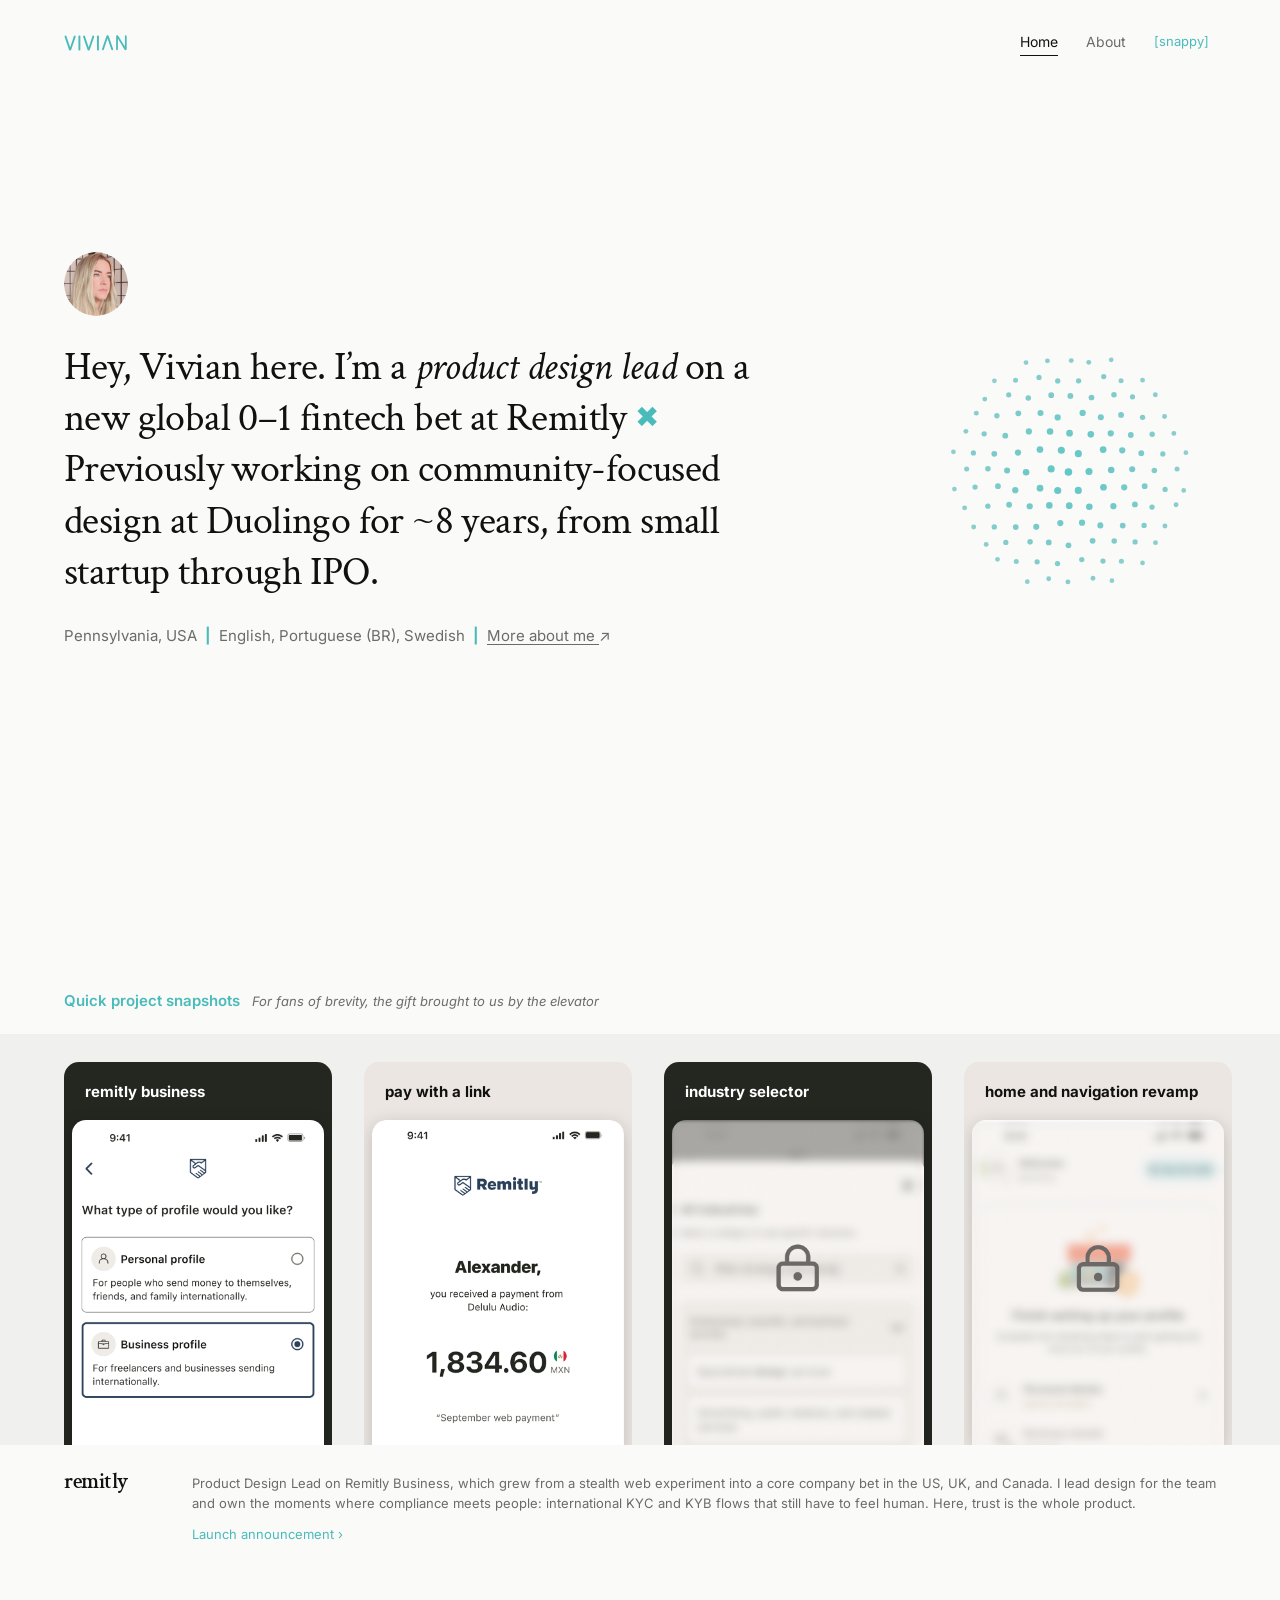
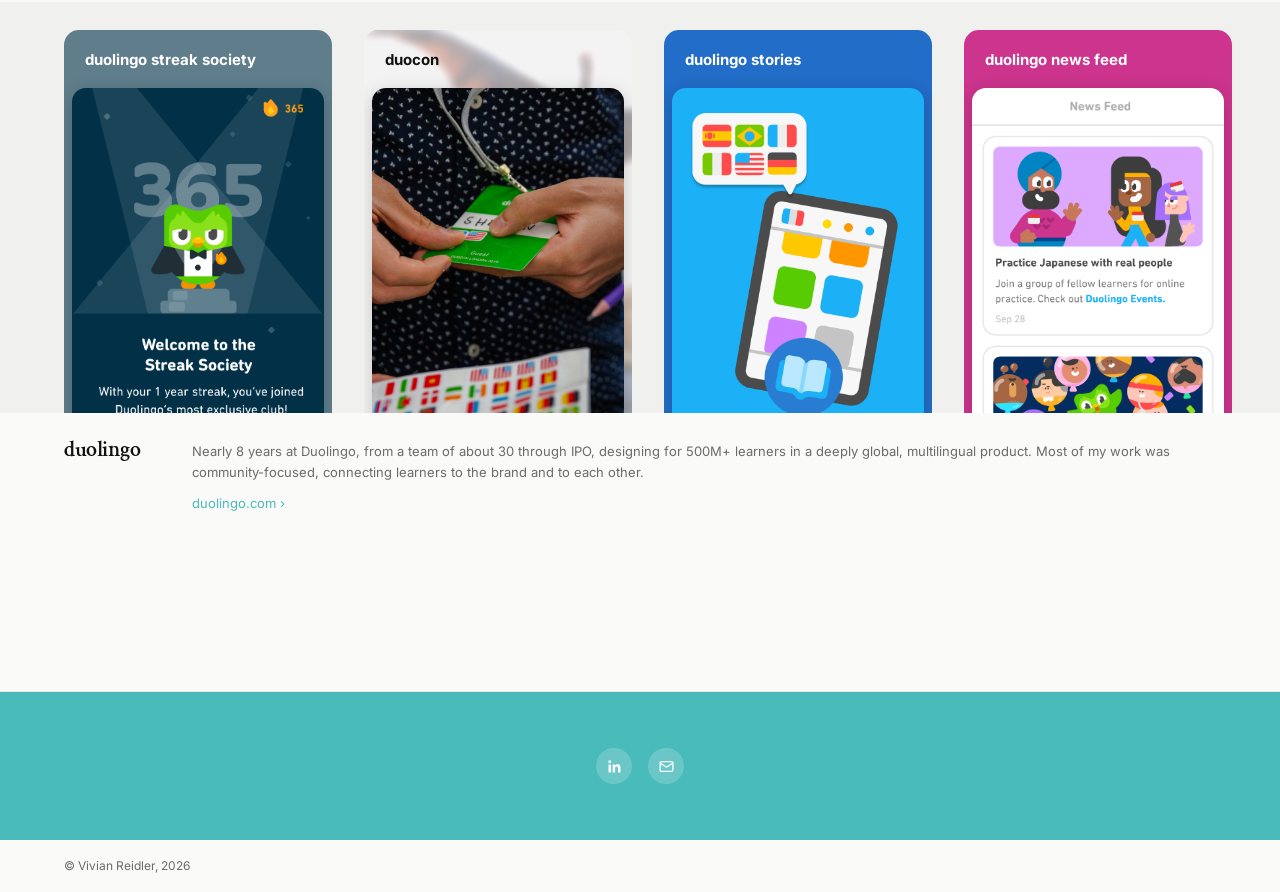
==== index.html @ a16c21ca "Remitly stats, consistent fonts and card images, plus menu and polish - Remitly Business: public-saf" ====
<!DOCTYPE html>
<html lang="en">
<head>
<meta charset="UTF-8">
<meta name="viewport" content="width=device-width, initial-scale=1.0">
<title>Vivian Reidler — Product Designer</title>
<meta name="description" content="Vivian Reidler — Product Designer. Growth systems for global, high-friction products. Duolingo and Remitly.">
<link rel="icon" type="image/png" href="/assets/favicon-32.png">
<link href="https://fonts.googleapis.com/css2?family=Crimson+Text:ital,wght@0,400;0,600;1,400;1,600&family=Inter:wght@300;400;500;600;700&display=swap" rel="stylesheet">
<link rel="stylesheet" href="/assets/css/style.css">
<link rel="stylesheet" href="/assets/css/home-v2.css">
<link rel="stylesheet" href="/assets/css/draft-serif.css">
</head>
<body class="draft-hero" data-mood="snappy">

<!-- ================================================================
     DRAFT — not linked from anywhere, not the live homepage. Mimics
     rahuljain.framer.website's nav/headline treatment while keeping
     this site's own mood system (circle graphic + Zen/Snappy cycle)
     and the work-sample cards intact. Loads home-v2.css alongside this
     file's draft-serif.css so the card row's styling/behavior comes
     along for free — none of home-v2.css's nav/hero rules apply here
     since this page uses its own d-* classes for those.
     ================================================================ -->

<nav class="v2-nav d-nav">
  <a href="/" class="v2-logo" aria-label="Vivian — home">
    <svg class="v2-logo-img" viewBox="0 0 114 53" fill="none" xmlns="http://www.w3.org/2000/svg" aria-hidden="true">
      <path d="M4.30114 14.7275L10.8296 34.1594H10.9449L17.3582 14.7275C17.627 13.8442 18.203 13.3834 18.9711 13.3834C19.9312 13.3834 20.6224 14.0747 20.6224 14.9963C20.6224 15.2267 20.584 15.4956 20.4688 15.8412L12.9034 37.9229C12.4042 39.3054 11.8665 39.8815 10.7912 39.8815C9.75436 39.8815 9.17832 39.3054 8.71748 37.9229L1.15209 15.8412C1.03688 15.4956 0.998478 15.2267 0.998478 14.9963C0.998478 14.0747 1.68973 13.3834 2.64981 13.3834C3.45627 13.3834 3.99391 13.8442 4.30114 14.7275Z" fill="currentColor"/>
      <path d="M37.0599 14.7275L43.5884 34.1594H43.7036L50.1169 14.7275C50.3858 13.8442 50.9618 13.3834 51.7299 13.3834C52.6899 13.3834 53.3812 14.0747 53.3812 14.9963C53.3812 15.2267 53.3428 15.4956 53.2276 15.8412L45.6622 37.9229C45.163 39.3054 44.6253 39.8815 43.55 39.8815C42.5131 39.8815 41.9371 39.3054 41.4763 37.9229L33.9109 15.8412C33.7957 15.4956 33.7573 15.2267 33.7573 14.9963C33.7573 14.0747 34.4485 13.3834 35.4086 13.3834C36.2151 13.3834 36.7527 13.8442 37.0599 14.7275Z" fill="currentColor"/>
      <path d="M83.4918 37.9619L76.9633 18.53L76.8481 18.53L70.4348 37.9619C70.166 38.8452 69.5899 39.3061 68.8219 39.3061C67.8618 39.3061 67.1706 38.6148 67.1706 37.6931C67.1706 37.4627 67.209 37.1939 67.3242 36.8483L74.8896 14.7665C75.3888 13.384 75.9264 12.808 77.0017 12.808C78.0386 12.808 78.6147 13.384 79.0755 14.7665L86.6409 36.8483C86.7561 37.1939 86.7945 37.4627 86.7945 37.6931C86.7945 38.6148 86.1032 39.3061 85.1432 39.3061C84.3367 39.3061 83.7991 38.8452 83.4918 37.9619Z" fill="currentColor"/>
      <path d="M110.774 14.5361L110.774 37.2323C110.774 38.4996 110.083 39.3061 108.892 39.3061C107.894 39.3061 107.241 38.6532 106.588 37.5395L95.4514 19.1445L95.2977 19.1445L95.2977 37.5779C95.2977 38.6532 94.6449 39.3061 93.7232 39.3061C92.7631 39.3061 92.1103 38.6532 92.1103 37.5779L92.1103 14.8817C92.1103 13.6144 92.8015 12.808 93.992 12.808C94.9905 12.808 95.6818 13.4608 96.3346 14.5745L107.471 32.8927L107.587 32.8927L107.587 14.5361C107.587 13.4608 108.24 12.808 109.161 12.808C110.121 12.808 110.774 13.4608 110.774 14.5361Z" fill="currentColor"/>
      <path d="M25.5017 38.0381V15.2267C25.5017 14.0747 26.193 13.3834 27.2299 13.3834C28.2283 13.3834 28.9196 14.0747 28.9196 15.2267V38.0381C28.9196 39.1902 28.2283 39.8815 27.2299 39.8815C26.193 39.8815 25.5017 39.1902 25.5017 38.0381Z" fill="currentColor"/>
      <path d="M58.2605 38.0381V15.2267C58.2605 14.0747 58.9518 13.3834 59.9887 13.3834C60.9871 13.3834 61.6784 14.0747 61.6784 15.2267V38.0381C61.6784 39.1902 60.9871 39.8815 59.9887 39.8815C58.9518 39.8815 58.2605 39.1902 58.2605 38.0381Z" fill="currentColor"/>
    </svg>
  </a>
  <div class="d-nav-links">
    <!-- On mobile these collapse behind the burger button below (see
         nav-menu.js); on desktop the wrapper is display:contents, so the
         links sit in the row exactly as before. -->
    <div class="nav-menu" id="navMenu">
      <a href="/" class="is-active">Home</a>
      <a href="/about">About</a>
    </div>
    <button class="d-mood-cycle" id="moodCycle" type="button" aria-label="Cycle mood, currently snappy">[snappy]</button>
    <button class="nav-toggle" type="button" aria-controls="navMenu" aria-expanded="false" aria-label="Open menu"><span class="nav-toggle-burger"></span><span class="nav-toggle-close"></span></button>
  </div>
</nav>

<section class="d-hero">
  <div class="d-hero-text">
    <div class="d-avatar-wrap d-fade-up" style="--fade-delay: 0.4s">
      <img class="d-avatar" src="/assets/images/about/vivianr100.png" alt="Vivian Reidler">
    </div>

    <!-- Both modes' copy sits in the markup and CSS shows whichever one
         body[data-mood] calls for (see .d-mode-copy in home-v2.css).
         Keeps the italic on the title phrase authored here rather than
         rebuilt in JS, and means the mood cycle doesn't have to rewrite
         the headline at all. -->
    <h1 class="d-headline d-fade-up" style="--fade-delay: 0.4s">
      <!-- Both carry the original hero copy for now, per Vivian — the
           per-mode wording is hers to write, so edit the zen one below
           when it's ready and the swap picks it up with no other
           changes. -->
      <span class="d-mode-copy" data-mode="snappy">Hey, Vivian here. I&rsquo;m a <em>product design lead</em> on a new global 0&ndash;1 fintech bet at Remitly <span class="d-glyph" aria-hidden="true">&#10006;&#xFE0E;</span> Previously working on community-focused design at Duolingo for ~8 years, from small startup through IPO.</span>
      <span class="d-mode-copy" data-mode="zen">Hey, Vivian here. I&rsquo;m a <em>product design lead</em> on a new global 0&ndash;1 fintech bet at Remitly <span class="d-glyph" aria-hidden="true">&#10006;&#xFE0E;</span> Previously working on community-focused design at Duolingo for ~8 years, from small startup through IPO.</span>
    </h1>

    <!-- A genuine sibling of the headline/avatar/sub now (not nested in
         a row wrapper) — a CSS grid places it beside the headline on
         desktop; on mobile it's just the next item in a single column,
         which is what lets the even-spacing further down actually work
         (a flex/grid auto-margin only distributes space among an
         element's real siblings, not a nested child reached via
         display:contents, which browsers don't reliably support). Fades
         in first, on its own, before the rest of the hero slides up. -->
    <div class="v2-circle-stage d-hero-circle d-fade-in" style="--fade-delay: 0s">
      <canvas class="v2-callout-circle" id="zenCircle" data-circle="zen" width="260" height="260" aria-hidden="true"></canvas>
      <canvas class="v2-callout-circle is-active" id="liquidCircle" data-circle="snappy" width="260" height="260" aria-hidden="true"></canvas>
    </div>

    <p class="d-sub d-fade-up" style="--fade-delay: 0.4s">Pennsylvania, USA&ensp;<span class="v2-accent-divider">|</span>&ensp;English, Portuguese (BR), Swedish&ensp;<span class="v2-accent-divider">|</span>&ensp;<a href="/about" class="d-more">More about me <span class="d-arrow" aria-hidden="true">&#8599;</span></a></p>
  </div>
</section>

<!-- ---------- Work, grouped by company ----------
     One block per company: its row of snapshot cards on a light gray
     strip, then a white strip with the company name and a short framing
     paragraph (role, scope, lane) plus a proof link. Locked projects
     show a blurred screenshot with a lock; the home and navigation card
     doesn't open at all. -->
<div class="d-snapshots-band d-work">
<div class="d-snapshots-title">
  <p><strong>Quick project snapshots</strong> <em id="moodTagline">For fans of brevity, the gift brought to us by the elevator</em></p>
</div>

<section class="d-company" aria-label="Remitly">
<div class="v2-scroll-wrap">
  <div class="v2-card-row">

    <div class="v2-card remitly v-accordion" tabindex="0" role="button" aria-expanded="false">
      <div class="v2-card-main">
        <p class="v2-card-title">remitly business</p>
        <p class="v2-card-desc"><span class="v2-card-desc-text" id="desc-remitly-business">Hidden web experiment to a core company bet, serving 25K+ small businesses and </span><span class="v2-card-desc-tail">growing.<span class="v2-card-arrow" aria-hidden="true"></span></span></p>
        <div class="v2-card-shot"><img src="/assets/images/remitly-imgs/remitly-profile-clean.png" alt="Remitly profile type screen: personal or business"></div>
      </div>
      <div class="v2-card-expand">
        <button class="v2-card-close" aria-label="Collapse">&times;</button>
        <div class="v2-card-divider"></div>
        <div class="v2-stat"><span class="v2-stat-num">25,000+</span><span class="v2-stat-label">active businesses<span class="v2-stat-project">Remitly Business overall</span></span></div>
        <div class="v2-stat"><span class="v2-stat-num">~2&times;</span><span class="v2-stat-label">business activation, with risk controls on<span class="v2-stat-project">Sole prop onboarding redesign</span></span></div>
        <div class="v2-stat"><span class="v2-stat-num">+10%</span><span class="v2-stat-label">business sign-ups<span class="v2-stat-project">Personal vs. business fork</span></span></div>
        <div class="v2-stat"><span class="v2-stat-num">&minus;33%</span><span class="v2-stat-label">accidental business registrations<span class="v2-stat-project">Switchback</span></span></div>
      </div>
    </div>

    <div class="v2-card paylink on-light is-static">
      <div class="v2-card-main">
        <p class="v2-card-title">pay with a link</p>
        <p class="v2-card-desc">Helping businesses pay people abroad with one link: recipients add their own details and choose how they get paid.</p>
        <div class="v2-card-shot"><img src="/assets/images/home-v2/paylink-shot.png" alt="Pay with a link payment screen"></div>
      </div>
      <!-- Doesn't open for now. Detail lines for when it does:
           "Businesses never handle recipients' bank info."
           "No recipient account needed." -->
    </div>

    <div class="v2-card remitly is-locked is-static">
      <div class="v2-card-main">
        <p class="v2-card-title">industry selector</p>
        <p class="v2-card-desc">Helping business owners find their exact industry in one search, instead of digging through a daunting list. <span class="v2-card-tag">[current experiment]</span></p>
        <div class="v2-card-shot"><img src="/assets/images/remitly-imgs/Industry%20Drawer-locked.png" alt="Industry selector, locked while in experiment"></div>
      </div>
      <!-- Locked while the experiment runs. Detail lines for when it opens:
           "Replaced a two-step category picker with one smart search."
           "Accurate answers keep compliance on track." -->
    </div>

    <div class="v2-card paylink on-light is-locked is-static">
      <div class="v2-card-main">
        <p class="v2-card-title">home and navigation revamp</p>
        <p class="v2-card-desc">Leading a global home screen and web navigation update to better serve business customers. <span class="v2-card-tag">[current experiment]</span></p>
        <div class="v2-card-shot"><img src="/assets/images/remitly-imgs/home-locked.png" alt="Home and navigation revamp, locked"></div>
      </div>
    </div>

  </div>
</div>
<div class="d-company-info">
  <h2 class="d-company-name">Remitly</h2>
  <div class="d-company-body">
    <p class="d-company-text">Product Design Lead on Remitly Business, which grew from a stealth web experiment into a core company bet in the US, UK, and Canada. I lead design for the team and own the moments where compliance meets people: international KYC and KYB flows that still have to feel human. Here, trust is the whole product.</p>
    <a class="d-company-link" href="https://news.remitly.com/company-and-product-news/remitly-launches-international-business-payments/" target="_blank" rel="noopener">Launch announcement <span aria-hidden="true">&rsaquo;</span></a>
  </div>
</div>
</section>

<section class="d-company" aria-label="Duolingo">
<div class="v2-scroll-wrap">
  <div class="v2-card-row">

    <div class="v2-card streak v-accordion" tabindex="0" role="button" aria-expanded="false">
      <div class="v2-card-main">
        <p class="v2-card-title">duolingo streak society</p>
        <p class="v2-card-desc"><span class="v2-card-desc-text" id="desc-duolingo-streak-society">Helping the most committed learners keep going, and inspire others, by celebrating their effort in </span><span class="v2-card-desc-tail">public.<span class="v2-card-arrow" aria-hidden="true"></span></span></p>
        <div class="v2-card-shot"><img src="/assets/images/home-v2/streak-shot-clean.png" alt="Streak Society welcome screen"></div>
      </div>
      <div class="v2-card-expand">
        <button class="v2-card-close" aria-label="Collapse">&times;</button>
        <div class="v2-card-divider"></div>
        <div class="v2-stat"><span class="v2-stat-num">+146%</span><span class="v2-stat-label">lift in Plus purchases, New Year's</span></div>
        <div class="v2-stat"><span class="v2-stat-num">+3.15%</span><span class="v2-stat-label">lift in Plus subscriber DAUs</span></div>
        <div class="v2-stat"><span class="v2-stat-num">+7.2%</span><span class="v2-stat-label">DAUs with 15+ minutes use</span></div>
        <div class="v2-stat"><span class="v2-stat-num">~60K</span><span class="v2-stat-label">daily taps on the home CTA</span></div>
        <a class="v2-card-link" href="/work/streak-society" title="Read the case study"><span>dive deeper</span><svg viewBox="0 0 24 24" width="16" height="16" fill="none" stroke="currentColor" stroke-width="1.5" stroke-linecap="round" stroke-linejoin="round" aria-hidden="true"><path d="M4 7h12a1 1 0 0 1 1 1v4.5a2.5 2.5 0 0 1 -2.5 2.5h-.5a2 2 0 0 1 -2 -2a2 2 0 1 0 -4 0a2 2 0 0 1 -2 2h-.5a2.5 2.5 0 0 1 -2.5 -2.5v-4.5a1 1 0 0 1 1 -1z"/><path d="M10 17a2 2 0 0 0 2 2h3.5a5.5 5.5 0 0 0 5.5 -5.5v-9.5"/></svg></a>
      </div>
    </div>

    <div class="v2-card duocon v-accordion" tabindex="0" role="button" aria-expanded="false">
      <div class="v2-card-main">
        <p class="v2-card-title">duocon</p>
        <p class="v2-card-desc"><span class="v2-card-desc-text" id="desc-duocon">Helping our most dedicated learners connect with each other, and Duolingo, in real </span><span class="v2-card-desc-tail">life.<span class="v2-card-arrow" aria-hidden="true"></span></span></p>
        <div class="v2-card-shot"><img src="/assets/images/home-v2/duocon-shot.png" alt="Duocon badge detail"></div>
      </div>
      <div class="v2-card-expand">
        <button class="v2-card-close" aria-label="Collapse">&times;</button>
        <div class="v2-card-divider"></div>
        <div class="v2-stat"><span class="v2-stat-num">~105%</span><span class="v2-stat-label">attendance, events "sold out"</span></div>
        <div class="v2-stat"><span class="v2-stat-num">90%</span><span class="v2-stat-label">rated the event 8/10+</span></div>
        <div class="v2-stat"><span class="v2-stat-num">+160K</span><span class="v2-stat-label">estimated viewers</span></div>
        <a class="v2-card-link is-public" href="/work/duocon" title="Read the case study"><span>dive deeper</span><svg viewBox="0 0 24 24" width="16" height="16" fill="none" stroke="currentColor" stroke-width="1.5" stroke-linecap="round" stroke-linejoin="round" aria-hidden="true"><path d="M4 7h12a1 1 0 0 1 1 1v4.5a2.5 2.5 0 0 1 -2.5 2.5h-.5a2 2 0 0 1 -2 -2a2 2 0 1 0 -4 0a2 2 0 0 1 -2 2h-.5a2.5 2.5 0 0 1 -2.5 -2.5v-4.5a1 1 0 0 1 1 -1z"/><path d="M10 17a2 2 0 0 0 2 2h3.5a5.5 5.5 0 0 0 5.5 -5.5v-9.5"/></svg></a>
      </div>
    </div>

    <div class="v2-card stories is-static">
      <div class="v2-card-main">
        <p class="v2-card-title">duolingo stories</p>
        <p class="v2-card-desc">Helping learners follow real conversations through short, funny stories they actually want to finish.</p>
        <div class="v2-card-shot"><img src="/assets/images/stories/stories-blue-clean.png" alt="Duolingo Stories illustration"></div>
      </div>
    </div>

    <div class="v2-card newsfeed v-accordion" tabindex="0" role="button" aria-expanded="false">
      <div class="v2-card-main">
        <p class="v2-card-title">duolingo news feed</p>
        <p class="v2-card-desc"><span class="v2-card-desc-text" id="desc-duolingo-news-feed">Launched a new tab connecting 500M learners to each other. It&rsquo;s still </span><span class="v2-card-desc-tail">there.<span class="v2-card-arrow" aria-hidden="true"></span></span></p>
        <div class="v2-card-shot"><img src="/assets/images/home-v2/newsfeed-shot-clean.png" alt="Duolingo News Feed screen"></div>
      </div>
      <div class="v2-card-expand">
        <button class="v2-card-close" aria-label="Collapse">&times;</button>
        <div class="v2-card-divider"></div>
        <div class="v2-stat"><span class="v2-stat-num">+88%</span><span class="v2-stat-label">UPVs to the Duolingo Blog</span></div>
        <div class="v2-stat"><span class="v2-stat-num">+4,500</span><span class="v2-stat-label">beta tester sign-ups (+800%)</span></div>
        <div class="v2-stat"><span class="v2-stat-num">&gt;500</span><span class="v2-stat-label">Event Host applications in 10 days</span></div>
        <a class="v2-card-link" href="/work/newsfeed-details" title="Read the case study"><span>dive deeper</span><svg viewBox="0 0 24 24" width="16" height="16" fill="none" stroke="currentColor" stroke-width="1.5" stroke-linecap="round" stroke-linejoin="round" aria-hidden="true"><path d="M4 7h12a1 1 0 0 1 1 1v4.5a2.5 2.5 0 0 1 -2.5 2.5h-.5a2 2 0 0 1 -2 -2a2 2 0 1 0 -4 0a2 2 0 0 1 -2 2h-.5a2.5 2.5 0 0 1 -2.5 -2.5v-4.5a1 1 0 0 1 1 -1z"/><path d="M10 17a2 2 0 0 0 2 2h3.5a5.5 5.5 0 0 0 5.5 -5.5v-9.5"/></svg></a>
      </div>
    </div>

  </div>
</div>
<div class="d-company-info">
  <h2 class="d-company-name">Duolingo</h2>
  <div class="d-company-body">
    <p class="d-company-text">Nearly 8 years at Duolingo, from a team of about 30 through IPO, designing for 500M+ learners in a deeply global, multilingual product. Most of my work was community-focused, connecting learners to the brand and to each other.</p>
    <a class="d-company-link" href="https://www.duolingo.com/" target="_blank" rel="noopener">duolingo.com <span aria-hidden="true">&rsaquo;</span></a>
  </div>
</div>
</section>
</div>

<!-- ---------- Row 2: the systems behind the work ----------
     Same card component and visual language as Row 1. These three have
     no screenshot (there's no shareable artefact, and internal tooling
     is off limits), hence .no-shot, and no stat panel yet — those are
     BLOCKED on Vivian, so the panels carry the mechanism description
     only. Card colors are drawn from the existing Row 1 palette as a
     placeholder. -->
<!-- System snapshots: still a work in progress, so it's hidden
     everywhere for now. Delete `hidden` below when it's ready to show. -->
<div class="d-snapshots-band d-systems-band" id="systemSnapshots" hidden>
<div class="v2-section-head">
  <p><strong>System snapshots</strong> <span class="v2-accent-divider">|</span> <span data-snappy="I fix things twice." data-zen="Once for the problem, and once for the pattern that keeps making it.">I fix things twice.</span></p>
  <div class="v2-scroll-nav">
    <button class="v2-scroll-nav-btn" type="button" aria-label="Scroll system snapshots left">&lsaquo;</button>
    <button class="v2-scroll-nav-btn" type="button" aria-label="Scroll system snapshots right">&rsaquo;</button>
  </div>
</div>

<div class="v2-scroll-wrap">
  <div class="v2-card-row">

    <div class="v2-card sys-alloc no-shot v-accordion" tabindex="0" role="button" aria-expanded="false">
      <div class="v2-card-main">
        <p class="v2-card-title">designer allocation</p>
        <p class="v2-card-desc"><span class="v2-card-desc-text">Staffing my team ran on guesswork. Now it runs on a </span><span class="v2-card-desc-tail">system.<span class="v2-card-arrow" aria-hidden="true"></span></span></p>
      </div>
      <div class="v2-card-expand">
        <button class="v2-card-close" aria-label="Collapse">&times;</button>
        <div class="v2-card-divider"></div>
        <p class="v2-card-note">A daily-updating allocation model reading the engineering roadmap, the allocation plan, and the designer vacation calendar.</p>
      </div>
    </div>

    <div class="v2-card sys-gate no-shot v-accordion" tabindex="0" role="button" aria-expanded="false">
      <div class="v2-card-main">
        <p class="v2-card-title">design review gate</p>
        <p class="v2-card-desc"><span class="v2-card-desc-text">Engineers shipped front-end changes without design. Now they </span><span class="v2-card-desc-tail">don&rsquo;t.<span class="v2-card-arrow" aria-hidden="true"></span></span></p>
      </div>
      <div class="v2-card-expand">
        <button class="v2-card-close" aria-label="Collapse">&times;</button>
        <div class="v2-card-divider"></div>
        <p class="v2-card-note">A codified approval step before any front-end change, bug fix, or feature ships, including a Claude design-parity skill engineers run themselves.</p>
      </div>
    </div>

    <div class="v2-card sys-patterns on-light no-shot v-accordion" tabindex="0" role="button" aria-expanded="false">
      <div class="v2-card-main">
        <p class="v2-card-title">design system patterns</p>
        <p class="v2-card-desc"><span class="v2-card-desc-text">Found the same problem in five places. Made it a </span><span class="v2-card-desc-tail">pattern.<span class="v2-card-arrow" aria-hidden="true"></span></span></p>
      </div>
      <div class="v2-card-expand">
        <button class="v2-card-close" aria-label="Collapse">&times;</button>
        <div class="v2-card-divider"></div>
      </div>
    </div>

  </div>
</div>
</div>

<div class="v2-footer-spacer"></div>

<footer class="site-footer">
  <div class="footer-chat">
    <div class="footer-icons">
      <a href="https://www.linkedin.com/in/reidler/" aria-label="LinkedIn" target="_blank" rel="noopener">
        <svg viewBox="0 0 24 24" fill="currentColor" aria-hidden="true"><path d="M20.447 20.452h-3.554v-5.569c0-1.328-.027-3.037-1.852-3.037-1.853 0-2.136 1.445-2.136 2.939v5.667H9.351V9h3.414v1.561h.046c.477-.9 1.637-1.85 3.37-1.85 3.601 0 4.267 2.37 4.267 5.455v6.286zM5.337 7.433a2.062 2.062 0 1 1 .001-4.124 2.062 2.062 0 0 1-.001 4.124zM7.119 20.452H3.554V9h3.565v11.452z"/></svg>
      </a>
      <a href="mailto:vivianreidler@gmail.com" aria-label="Email">
        <svg viewBox="0 0 24 24" fill="none" stroke="currentColor" stroke-width="1.8" stroke-linecap="round" stroke-linejoin="round" aria-hidden="true"><rect x="3" y="5" width="18" height="14" rx="2"/><path d="M3 7l9 6 9-6"/></svg>
      </a>
    </div>
  </div>
  <div class="footer-bottom-row d-footer-row">
    <span>&copy; Vivian Reidler, 2026</span>
    <!-- Discreet lock: the right password reveals the case-study icons on
         the cards (see dive-lock.js). -->
    <form class="dive-lock-form" hidden>
      <input class="dive-lock-input" type="password" aria-label="Password" autocomplete="off" spellcheck="false">
    </form>
    <button class="dive-lock" type="button" aria-label="Unlock" aria-expanded="false" hidden>
      <span class="dive-lock-label dive-lock-closed">Unlock</span><span class="dive-lock-label dive-lock-open">Lock</span>
      <svg class="dive-lock-icon dive-lock-closed" viewBox="0 0 24 24" fill="none" stroke="currentColor" stroke-width="1.6" stroke-linecap="round" aria-hidden="true"><rect x="5" y="11" width="14" height="10" rx="2"/><path d="M8 11V8a4 4 0 0 1 8 0v3"/></svg>
      <svg class="dive-lock-icon dive-lock-open" viewBox="0 0 24 24" fill="none" stroke="currentColor" stroke-width="1.6" stroke-linecap="round" aria-hidden="true"><rect x="5" y="11" width="14" height="10" rx="2"/><path d="M8 11V8a4 4 0 0 1 7.5-2"/></svg>
    </button>
  </div>
</footer>

<script src="/assets/js/home-v2.js"></script>
<script src="/assets/js/nav-menu.js"></script>
<script src="/assets/js/dive-lock.js"></script>
</body>
</html>
---- assets/css/style.css ----
/* ============================================================
   Vivian Reidler — Product Design Portfolio
   Shared stylesheet. Rebuilt from the Webflow source to run as
   a static site (no Webflow runtime).
   ============================================================ */

*, *::before, *::after { box-sizing: border-box; margin: 0; padding: 0; }

:root {
  /* brand */
  --navy: #013048;
  --navy-deep: #01202f;
  --navy-line: rgba(255,255,255,0.14);
  /* The site's one accent color — logo, footer, dividers, the homepage
     circle graphic. home-v2.css's --v2-accent aliases this rather than
     redefining it, so there's a single source of truth. */
  --accent: #4abbbb;
  --accent-zen: #e08a3c;

  /* neutrals */
  --black: #111110;
  --gray-dark: #3a3a38;
  --gray-mid: #6b6b68;
  --gray-light: #a1a1a1;
  --gray-band: #e5e5e5;
  --gray-band-2: #d8dde0;
  --gray-faint: #f4f3f0;
  --white: #fafaf8;

  --radius: 6px;
}

/* Mood system: picking Zen re-points the one accent variable at the zen
   color, so everything built on var(--accent) — logo, footer, dividers,
   nav — follows automatically. Homepage-only today (data-mood is only
   ever set on body.home-v2), so every other page stays teal. */
body[data-mood="zen"] { --accent: var(--accent-zen); }

html { scroll-behavior: smooth; overflow-x: hidden; }

body {
  overflow-x: hidden;
  font-family: 'Inter', -apple-system, BlinkMacSystemFont, sans-serif;
  background: var(--white);
  color: var(--black);
  font-size: 16px;
  line-height: 1.65;
  -webkit-font-smoothing: antialiased;
}

/* Browsers give buttons and form fields their own system font (Arial)
   instead of the page's; make them inherit like everything else. */
button, input, select, textarea { font-family: inherit; }

/* Site type pair: Crimson Text for headings, Inter for everything else. */
h1, h2, h3, h4 {
  font-family: 'Crimson Text', Georgia, serif;
  font-weight: 600;
  letter-spacing: -0.02em;
  color: var(--black);
}

a { color: inherit; }
img { max-width: 100%; display: block; }

.wrap { max-width: 780px; margin: 0 auto; padding: 0 48px; }
.wrap-wide { max-width: 1080px; margin: 0 auto; padding: 0 48px; }

/* ---------------- NAV ---------------- */
nav.site-nav {
  display: flex;
  align-items: center;
  justify-content: space-between;
  padding: 26px 48px;
  position: sticky;
  top: 0;
  background: var(--white);
  z-index: 100;
  border-bottom: 1px solid transparent;
  transition: border-color 0.2s;
}
nav.site-nav.scrolled { border-bottom-color: #e8e8e4; }

/* Logo is an inline SVG (fill="currentColor" on its paths) so it always
   tracks the one accent color via this element's own `color`, instead of
   a separately-recolored raster asset going out of sync with it. */
.nav-logo { display: inline-flex; text-decoration: none; color: var(--accent); }
.nav-logo svg { height: 18px; width: auto; display: block; }
.nav-logo.text-fallback {
  font-family: 'Karla', sans-serif;
  font-weight: 700;
  font-size: 15px;
  letter-spacing: 0.06em;
  text-transform: uppercase;
  color: var(--black);
  text-decoration: none;
}

.nav-links { display: flex; gap: 32px; list-style: none; }
.nav-links a {
  font-size: 13px;
  font-weight: 600;
  letter-spacing: 0.08em;
  text-transform: uppercase;
  color: var(--gray-mid);
  text-decoration: none;
  transition: color 0.15s;
}
.nav-links a:hover, .nav-links a.active { color: var(--black); }

/* ---------------- MOBILE NAV MENU ---------------- */
/* Burger button + dropdown panel, shared by the home and About navs (see
   nav-menu.js). On desktop the button is hidden and the homepage's
   .nav-menu wrapper un-boxes itself, so the links sit in the row as
   normal. The `nav` prefix on the mobile rules out-ranks each page's own
   link styling (draft-serif.css, About's inline <style>), which loads
   after this file. */
.nav-toggle { display: none; }
div.nav-menu { display: contents; }

@media (max-width: 780px) {
  nav .nav-toggle {
    display: inline-block; position: relative; flex-shrink: 0;
    width: 40px; height: 40px; margin-right: -9px; padding: 0;
    background: none; border: none; cursor: pointer; color: var(--black);
    -webkit-tap-highlight-color: transparent;
  }
  nav .nav-toggle:focus { outline: none; }
  nav .nav-toggle:focus-visible { outline: 2px solid var(--accent); outline-offset: 2px; border-radius: 4px; }
  /* A plus that spins a turn and three-eighths into an X when the menu
     opens (and back when it closes). Drawn as two rounded bars on the
     first span, in the nav's text color; the second span isn't needed. */
  .nav-toggle-burger {
    position: absolute; top: 50%; left: 50%; width: 20px; height: 20px;
    margin: -10px 0 0 -10px;
    transition: transform 0.5s cubic-bezier(0.65, 0, 0.35, 1);
  }
  .nav-toggle-burger::before, .nav-toggle-burger::after {
    content: ''; position: absolute; left: 50%; top: 50%;
    width: 18px; height: 2px; margin: -1px 0 0 -9px;
    border-radius: 1px; background: currentColor;
  }
  .nav-toggle-burger::after { transform: rotate(90deg); }
  .nav-toggle-close { display: none; }
  .is-menu-open .nav-toggle-burger { transform: rotate(135deg); }

  /* The panel drops down from under the nav bar, full width. Closed it's
     visibility:hidden (after the fade finishes), which also takes its
     links out of the tab order. */
  nav .nav-menu {
    position: absolute; top: 100%; left: 0; right: 0; z-index: 100;
    display: flex; flex-direction: column; gap: 0; margin: 0; list-style: none;
    /* Side padding matches the nav's own, so the links line up under the logo. */
    padding: 4px 24px 20px; padding-left: inherit; padding-right: inherit;
    background: var(--white); border-bottom: 1px solid #e8e8e4;
    box-shadow: 0 12px 24px -16px rgba(0, 0, 0, 0.18);
    opacity: 0; visibility: hidden; transform: translateY(-10px);
    transition: opacity 0.3s ease, transform 0.4s cubic-bezier(0.65, 0, 0.35, 1), visibility 0s linear 0.4s;
  }
  nav.is-menu-open .nav-menu {
    opacity: 1; visibility: visible; transform: none;
    transition: opacity 0.3s ease, transform 0.4s cubic-bezier(0.65, 0, 0.35, 1), visibility 0s;
  }
  nav .nav-menu a {
    display: block; padding: 12px 0;
    font-size: 20px; font-weight: 400; letter-spacing: normal; text-transform: none;
    color: var(--gray-mid); border-bottom: none;
  }
  nav .nav-menu a.is-active, nav .nav-menu a.active { color: var(--black); }
  /* Each link follows the panel in, a beat apart. */
  nav .nav-menu > * {
    opacity: 0; transform: translateY(-6px);
    transition: opacity 0.25s ease, transform 0.35s cubic-bezier(0.65, 0, 0.35, 1);
  }
  nav.is-menu-open .nav-menu > * { opacity: 1; transform: none; }
  nav.is-menu-open .nav-menu > :nth-child(1) { transition-delay: 0.08s; }
  nav.is-menu-open .nav-menu > :nth-child(2) { transition-delay: 0.14s; }
  nav .nav-menu .nav-desktop-only { display: none; }
}

/* ---------------- FOOTER ---------------- */
footer.site-footer {
  border-top: 1px solid #e8e8e4;
  padding: 0;
}
/* "Let's chat" band — the one accent color as a bold fill, same pattern
   as the homepage work-sample cards. White text/icons, since the accent
   here reads as dark enough for it. */
.footer-chat {
  background: var(--accent); color: #fff; text-align: center;
  padding: 56px 24px;
}
.footer-chat-title { font-size: 17px; font-weight: 700; margin-bottom: 10px; }
.footer-chat-sub, .footer-chat-cta { font-size: 15px; font-weight: 400; color: #fff; }
.footer-chat-sub { margin-bottom: 4px; }
.footer-chat-cta { margin-bottom: 20px; }
.footer-icons { display: flex; justify-content: center; gap: 16px; }
.footer-icons a {
  display: inline-flex; align-items: center; justify-content: center;
  width: 36px; height: 36px; border-radius: 50%;
  background: rgba(255,255,255,0.18); color: #fff;
  transition: background 0.15s ease, transform 0.15s ease;
}
.footer-icons a:hover { background: rgba(255,255,255,0.3); transform: translateY(-2px); }
.footer-icons svg { width: 17px; height: 17px; display: block; }
.footer-bottom-row {
  display: flex; align-items: center; justify-content: center;
  padding: 16px 48px;
}
.footer-bottom-row span { font-size: 12px; color: var(--gray-mid); }
.footer-links {
  display: flex; justify-content: center; gap: 28px;
  padding-bottom: 20px; margin-bottom: 20px; border-bottom: 1px solid #eeeeea;
  flex-wrap: wrap;
}
.footer-links a {
  font-size: 12px; font-weight: 600; letter-spacing: 0.08em; text-transform: uppercase;
  color: var(--gray-mid); text-decoration: none;
}
.footer-links a:hover { color: var(--black); }
.footer-bottom {
  display: flex; align-items: center; justify-content: space-between;
  flex-wrap: wrap; gap: 10px;
}
.footer-bottom span { font-size: 12px; color: var(--gray-light); }
.footer-bottom a { font-size: 12px; color: var(--gray-mid); text-decoration: none; }
.footer-bottom a:hover { color: var(--black); }
.back-to-top {
  display: block; text-align: center; font-size: 12px; color: var(--gray-light);
  text-decoration: none; padding: 4px 0 24px;
}
.back-to-top:hover { color: var(--black); }

/* ============================================================
   HOMEPAGE
   ============================================================ */
.hero { padding: 64px 48px 52px; max-width: 760px; }
.hero h1 {
  font-size: clamp(36px, 5vw, 52px); line-height: 1.08; margin-bottom: 20px;
}
.hero-sub { font-size: 16px; line-height: 1.65; color: var(--gray-mid); max-width: 560px; margin-bottom: 10px; }
.hero-detail { font-size: 13px; color: var(--gray-light); }

.work-section { padding: 16px 48px 80px; }
.section-label {
  font-size: 11px; font-weight: 700; letter-spacing: 0.14em;
  text-transform: uppercase; color: var(--gray-light); margin-bottom: 24px;
}
.grid { display: grid; grid-template-columns: repeat(2, 1fr); gap: 2px; }

.card {
  position: relative; background: var(--gray-faint); overflow: hidden;
  min-height: 320px; display: flex; flex-direction: column; justify-content: flex-end;
  padding: 28px; text-decoration: none; color: inherit;
}
.card.featured { grid-column: 1 / -1; min-height: 340px; }
.card:hover { filter: brightness(0.98); }
.card-tag {
  font-size: 10px; font-weight: 700; letter-spacing: 0.12em;
  text-transform: uppercase; color: var(--gray-light); margin-bottom: 8px; position: relative; z-index: 2;
}
.card h2 {
  font-size: 24px; line-height: 1.2; margin-bottom: 6px; position: relative; z-index: 2;
}
.card p { font-size: 13px; line-height: 1.5; color: var(--gray-mid); max-width: 440px; position: relative; z-index: 2; }
.card.on-dark .card-tag, .card.on-dark p { color: rgba(255,255,255,0.65); }
.card.on-dark h2 { color: #fff; }
.card-img {
  position: absolute; inset: 0; background-size: cover; background-position: center;
}
.card-img::after {
  content: ''; position: absolute; inset: 0;
  background: linear-gradient(180deg, rgba(0,0,0,0) 40%, rgba(0,0,0,0.55) 100%);
}
.card-soon {
  font-size: 9px; font-weight: 700; letter-spacing: 0.1em; text-transform: uppercase;
  color: var(--gray-light); position: absolute; top: 22px; right: 26px; z-index: 2;
}
.card.on-dark .card-soon { color: rgba(255,255,255,0.55); }

@keyframes fadeUp {
  from { opacity: 0; transform: translateY(14px); }
  to   { opacity: 1; transform: translateY(0); }
}
.hero, .card { animation: fadeUp 0.5s ease both; }
.card:nth-child(1){animation-delay:.05s} .card:nth-child(2){animation-delay:.1s}
.card:nth-child(3){animation-delay:.15s} .card:nth-child(4){animation-delay:.2s}
.card:nth-child(5){animation-delay:.25s}

/* ============================================================
   CASE STUDY PAGES
   ============================================================ */
.cs-hero {
  background: var(--navy); color: #fff; position: relative; overflow: hidden;
  padding: 90px 48px;
}
.cs-hero::before, .cs-hero::after {
  content: ''; position: absolute; width: 500px; height: 500px; border-radius: 50%;
  background: radial-gradient(circle, rgba(255,255,255,0.05) 0%, rgba(255,255,255,0) 70%);
}
.cs-hero::before { top: -200px; left: -100px; }
.cs-hero::after { bottom: -250px; left: 150px; }
.cs-hero-inner {
  max-width: 1080px; margin: 0 auto; display: flex; align-items: center; gap: 56px; position: relative; z-index: 2;
}
.cs-hero-art { flex: 0 0 260px; }
.cs-hero-art img { max-width: 100%; }
.cs-hero-text { flex: 1; min-width: 0; }
.cs-hero h1 { color: #fff; font-size: clamp(30px, 4vw, 42px); margin-bottom: 16px; text-transform: lowercase; }
.cs-hero-sub { font-size: 17px; line-height: 1.6; color: rgba(255,255,255,0.85); max-width: 560px; margin-bottom: 16px; }
.cs-hero-stats { font-size: 13px; color: rgba(255,255,255,0.6); }
.cs-hero-stats a { color: rgba(255,255,255,0.85); text-decoration: underline; }

.cs-section { padding: 64px 0; }
.cs-section.tight { padding: 40px 0; }
.cs-label {
  font-size: 11px; font-weight: 700; letter-spacing: 0.14em; text-transform: uppercase;
  color: var(--gray-light); margin-bottom: 14px;
}
.cs-h2 { font-size: clamp(24px, 3vw, 30px); margin-bottom: 16px; line-height: 1.25; }
.cs-body p { margin-bottom: 18px; color: var(--gray-dark); font-size: 16px; line-height: 1.7; }
.cs-body p:last-child { margin-bottom: 0; }
.cs-body strong { color: var(--black); }
.cs-subhead { font-size: 18px; font-weight: 700; color: var(--gray-mid); margin: 8px 0 14px; font-family: 'Karla', sans-serif; }

.cs-role-meta { font-size: 13px; color: var(--gray-light); margin-bottom: 16px; }

/* dark inset callout box (e.g. "what we are solving") */
.cs-callout {
  background: var(--navy); color: #fff; border-radius: 10px;
  padding: 48px; margin: 8px 0;
}
.cs-callout .cs-label { color: rgba(255,255,255,0.45); }
.cs-callout h3 { color: #fff; font-size: 22px; margin-bottom: 14px; line-height: 1.3; }
.cs-callout p { color: rgba(255,255,255,0.8); font-size: 15px; }

/* two-column text + image */
.cs-split { display: flex; gap: 48px; align-items: center; margin: 8px 0; }
.cs-split.reverse { flex-direction: row-reverse; }
.cs-split-text { flex: 1; min-width: 0; }
.cs-split-img { flex: 0 0 42%; }
.cs-split-img img { border-radius: var(--radius); }
@media (max-width: 800px) {
  .cs-split, .cs-split.reverse { flex-direction: column; }
  .cs-split-img { flex-basis: auto; width: 100%; }
}

/* single full-bleed (within column) image + caption */
figure.cs-figure { margin: 28px 0; }
figure.cs-figure img { border-radius: var(--radius); width: 100%; }
figure.cs-figure figcaption {
  font-size: 13px; color: var(--gray-light); margin-top: 10px; line-height: 1.5;
}

/* light-gray full-bleed band for grouped iteration screenshots */
.cs-band {
  background: var(--gray-band); width: 100vw; position: relative;
  left: 50%; right: 50%; margin-left: -50vw; margin-right: -50vw;
  padding: 56px 48px;
}
.cs-band-inner { max-width: 1080px; margin: 0 auto; }
.cs-band-title {
  background: #d3d3d3; border-radius: 10px; padding: 20px 32px; text-align: center;
  font-weight: 700; font-size: 16px; margin-bottom: 36px; color: var(--black);
}
.cs-band-grid {
  display: grid; grid-template-columns: repeat(auto-fit, minmax(210px, 1fr)); gap: 20px;
  margin-bottom: 24px;
}
.cs-band-grid img { border-radius: 4px; border: 1px solid rgba(0,0,0,0.06); background: #fff; }
.cs-band-grid.cols-2 { grid-template-columns: repeat(2, 1fr); }
.cs-band-grid.cols-3 { grid-template-columns: repeat(3, 1fr); }
.cs-band p.cs-band-caption {
  font-size: 13px; color: var(--gray-mid); max-width: 780px; margin: 0 auto; line-height: 1.6;
}

/* full-width single image (not banded) */
.cs-fullimg { margin: 32px 0; }
.cs-fullimg img { width: 100%; border-radius: var(--radius); }
.cs-fullimg figcaption { font-size: 13px; color: var(--gray-light); margin-top: 10px; }

/* mini carousel */
.cs-carousel { border: 1px solid #e8e8e4; border-radius: 8px; overflow: hidden; margin: 28px 0 12px; }
.cs-carousel-track { display: flex; overflow-x: auto; scroll-snap-type: x mandatory; -webkit-overflow-scrolling: touch; }
.cs-carousel-track img { scroll-snap-align: start; flex: 0 0 100%; }
.cs-carousel-dots { display: flex; justify-content: center; gap: 8px; padding: 14px 0 26px; }
.cs-carousel-dots span { width: 7px; height: 7px; border-radius: 50%; background: #c9c9c5; }

/* quote */
blockquote.cs-quote {
  border-left: 3px solid var(--navy); padding: 4px 0 4px 24px; margin: 28px 0;
  font-size: 16px; font-style: italic; color: var(--gray-dark); line-height: 1.7;
}
blockquote.cs-quote cite {
  display: block; font-style: normal; font-size: 13px; color: var(--gray-light);
  margin-top: 10px; letter-spacing: 0.02em;
}

/* results stat grid */
.cs-results { background: var(--navy); color: #fff; padding: 72px 48px; margin-top: 32px; }
.cs-results-inner { max-width: 1080px; margin: 0 auto; }
.cs-results h3 { color: #fff; font-size: 24px; max-width: 640px; margin-bottom: 40px; }
.stat-grid { display: grid; grid-template-columns: repeat(auto-fit, minmax(180px, 1fr)); gap: 32px 24px; }
.stat-num { font-family: 'Karla', sans-serif; font-weight: 700; font-size: 34px; color: #fff; margin-bottom: 8px; }
.stat-label { font-size: 13px; color: rgba(255,255,255,0.65); line-height: 1.5; }

/* bottom quick-nav to other case studies */
.more-work { padding: 56px 48px 0; }
.more-work-inner { max-width: 780px; margin: 0 auto; }
.more-work-label { font-size: 11px; font-weight: 700; letter-spacing: 0.14em; text-transform: uppercase; color: var(--gray-light); margin-bottom: 16px; }
.more-work-links { display: flex; gap: 24px; flex-wrap: wrap; }
.more-work-links a {
  font-family: 'Karla', sans-serif; font-weight: 700; font-size: 18px; text-decoration: none; color: var(--black);
  border-bottom: 2px solid var(--gray-band); padding-bottom: 2px; transition: border-color 0.15s;
}
.more-work-links a:hover { border-color: var(--black); }

/* ============================================================
   ABOUT PAGE
   ============================================================ */
.about-hero { padding: 64px 48px 8px; max-width: 780px; margin: 0 auto; }
.about-body { padding: 8px 48px 24px; max-width: 780px; margin: 0 auto; display: flex; gap: 48px; }
.about-text { flex: 1; min-width: 0; }
.about-text p { margin-bottom: 18px; color: var(--gray-dark); font-size: 16px; line-height: 1.75; }
.about-portrait { flex: 0 0 260px; }
.about-portrait img { border-radius: 10px; width: 100%; }
@media (max-width: 760px) {
  .about-body { flex-direction: column-reverse; }
  .about-portrait { flex-basis: auto; max-width: 260px; }
}

.about-meta { padding: 24px 48px 80px; max-width: 780px; margin: 0 auto; }
.about-meta-row {
  display: flex; gap: 56px; flex-wrap: wrap; padding: 28px 0; border-top: 1px solid #eeeeea;
}
.about-meta-col h4 {
  font-size: 11px; font-weight: 700; letter-spacing: 0.12em; text-transform: uppercase;
  color: var(--gray-light); margin-bottom: 10px;
}
.about-meta-col a.email-link {
  font-family: 'Karla', sans-serif; font-size: 18px; font-weight: 700; text-decoration: none; color: var(--black);
}
.about-meta-col a.resume-link {
  display: inline-block; font-size: 14px; font-weight: 600; color: var(--black);
  text-decoration: none; border: 1px solid #ddd; border-radius: 20px; padding: 8px 18px; margin-top: 2px;
}
.about-meta-col a.resume-link:hover { border-color: var(--black); }
.lang-list { list-style: none; display: flex; flex-direction: column; gap: 8px; }
.lang-list li { display: flex; align-items: center; gap: 8px; font-size: 15px; }
.lang-list img { width: 20px; height: 20px; border-radius: 50%; object-fit: cover; }

/* ============================================================
   RESPONSIVE
   ============================================================ */
@media (max-width: 640px) {
  nav.site-nav, .hero, .work-section, .about-hero, .about-body, .about-meta,
  .cs-hero-inner, footer.site-footer, .more-work { padding-left: 24px; padding-right: 24px; }
  /* footer.site-footer's own side padding above (for .footer-bottom-row's
     text) would otherwise inset .footer-chat too, since it's a plain
     block filling its parent's content box — pull it back out to the
     true edges so the accent-color fill bleeds fully, while its own
     56px/24px padding keeps the text/icons inset same as before. */
  .footer-chat { margin-left: -24px; margin-right: -24px; }
  .grid { grid-template-columns: 1fr; }
  .cs-hero { padding: 56px 24px; }
  .cs-hero-inner { flex-direction: column; text-align: left; gap: 28px; }
  .cs-hero-art { flex-basis: auto; width: 160px; }
  .cs-band { padding: 40px 24px; }
  .cs-results { padding: 48px 24px; }
  .wrap, .wrap-wide { padding: 0 24px; }
}
---- assets/css/home-v2.css ----
/* ============================================================
   Homepage v2 — "keep it snappy" direction, from Figma
   (Portfolio 3 – Simplified, frame "MacBook Pro 16" - 13",
   node 1629:17200 for the work-samples row — pulled via
   Figma MCP design context, so colors/sizes/copy below are
   taken directly from the file, not eyeballed.)
   Isolated from style.css so the case-study pages are untouched
   while we iterate on just the homepage.
   ============================================================ */

:root {
  --v2-peach: #fbe8cf;
  --v2-black: #111110;
  --v2-gray: #8a8a86;
  --v2-gray-light: #b6b6b2;
  --v2-border: #ececea;
  /* The site's one accent color lives in style.css as --accent (loaded
     on every page) and is used directly here, not re-aliased — an
     alias declared on :root would freeze at :root's own --accent and
     never see the body[data-mood="zen"] override in style.css, since
     custom-property resolution happens per declaring element. */

  /* exact card background colors from Figma */
  --v2-remitly: #242620;
  --v2-newsfeed: #cc348d;
  --v2-paylink-bg: #ebe6e1;
  --v2-streak: #5f7d8b;
}

/* Mode type: Snappy tightens, Zen loosens, same typeface either way.
   Read by .d-headline (draft-serif.css) and the card teasers below.
   Weight is applied to the teasers only — the headline's Crimson Text
   only ships 400 and 600 here, and 600 at headline size is a much
   heavier jump than "tighten" is asking for. */
body[data-mood="snappy"] {
  --mode-line-height: 1.28;
  --mode-letter-spacing: -0.015em;
  --mode-weight: 500;
}
body[data-mood="zen"] {
  --mode-line-height: 1.5;
  --mode-letter-spacing: 0.005em;
  --mode-weight: 400;
}

body.home-v2 { font-family: 'Inclusive Sans', -apple-system, BlinkMacSystemFont, sans-serif; }

/* ---------- NAV ---------- */
.v2-nav {
  display: flex; align-items: center; justify-content: space-between;
  /* Same max-width + centering + padding recipe as .v2-hero /
     .v2-section-head / .v2-scroll-wrap below — without it, on any
     viewport wider than 1600px + padding, the nav's flat 96px padding
     sits left of where those max-width:1600px boxes actually start
     (they center with extra margin beyond their own padding), so the
     logo reads as misaligned against everything below it. */
  max-width: 1600px; margin: 0 auto; padding: 28px 96px; box-sizing: border-box;
  position: sticky; top: 0; background: var(--white); z-index: 100;
}
/* Logo is an inline SVG (fill="currentColor" on its paths) so it always
   tracks the one accent color via this element's own `color`. */
.v2-logo { display: inline-flex; text-decoration: none; color: var(--accent); }
.v2-logo-img { height: 20px; width: auto; display: block; }
.v2-nav-links { display: flex; gap: 28px; list-style: none; }
.v2-nav-links a { text-decoration: none; }
/* Single mood control now — lowercase, in brackets like a live variable
   value, rather than a two-button tablist. Click cycles to the next
   mood (see the JS MOOD_ORDER list). */
.v2-mood-cycle {
  font-size: 11px; font-weight: 700; letter-spacing: 0.04em;
  color: var(--v2-black); transition: color 0.15s;
  background: none; border: none; padding: 0; cursor: pointer; font-family: inherit;
}
.v2-mood-cycle:hover { color: var(--accent); }

/* ---------- HERO ---------- */
.v2-hero { text-align: left; padding: 56px 96px 0; max-width: 1600px; margin: 0 auto; box-sizing: border-box; }
.v2-hero h1 {
  font-family: 'Inclusive Sans', sans-serif; font-weight: 400; font-size: clamp(22px, 2.6vw, 30px);
  color: var(--v2-black); margin-bottom: 16px; letter-spacing: -0.01em;
}
.v2-hero p.v2-sub { font-size: 14px; line-height: 1.55; color: #505050; margin-bottom: 6px; width: 30%; min-width: 280px; }
.v2-hero p.v2-detail { font-size: 13px; color: #8c8c8c; margin-top: 10px; }
.v2-accent-divider { color: var(--accent); font-weight: 700; }

/* ---------- CALLOUT CIRCLE(S) ---------- */
.v2-callout {
  /* 142px top/bottom — this and .v2-section-head's margin-top are set to
     the same value so the circle sits centered in the whitespace between
     the hero text and "Some project samples", instead of hugging the
     hero (64px above it, 220px below it, before this fix). */
  max-width: 1600px; margin: 142px auto 0; padding: 0 96px;
  display: flex; justify-content: center; position: relative;
  box-sizing: border-box;
  /* Dragging the dot circle was catching nearby text as a selection,
     which shows a blinking text caret/highlight — this area isn't
     meant to be selectable text anyway. */
  -webkit-user-select: none; user-select: none; cursor: default;
}
/* Both graphics stack in the same spot; only the active one is visible —
   toggled from the Zen/Snappy buttons up in the nav. */
.v2-circle-stage { position: relative; width: 260px; height: 260px; }
.v2-circle-stage .v2-ring3d,
.v2-circle-stage .v2-callout-circle {
  position: absolute; top: 0; left: 0;
  opacity: 0; pointer-events: none;
  transition: opacity 0.4s ease;
}
.v2-circle-stage .v2-ring3d.is-active,
.v2-circle-stage .v2-callout-circle.is-active {
  opacity: 1; pointer-events: auto;
}
.v2-callout-circle {
  /* No fill/gradient behind it on purpose — just the dots themselves.
     `color` isn't used for rendering here — the zen canvas reads it back
     via getComputedStyle so its grains always track --accent, even
     though canvas fillStyle can't reference a CSS variable directly. */
  width: 260px; height: 260px; border-radius: 50%; overflow: hidden;
  background: transparent; color: var(--accent);
  display: block; cursor: pointer;
  /* Without this, a touch-drag on the circle also pans the page underneath
     it — the browser's default touch behavior competes with the canvas's
     own touchmove handling for the same gesture. This tells the browser
     not to reserve the gesture for scrolling here at all. */
  touch-action: none;
}

/* --- 3D tilt ring graphic. A cluster of thin circles that spins slowly
   on its own (CSS keyframe on the inner .v2-ring3d-spin layer) while the
   outer .v2-ring3d-stage tilts in 3D toward the cursor (JS-set
   rotateX/rotateY) — two independent transforms on two different
   elements, so they compose instead of fighting each other. */
.v2-ring3d { width: 260px; height: 260px; perspective: 700px; }
.v2-ring3d-stage {
  width: 100%; height: 100%; position: relative;
  transform-style: preserve-3d;
  transition: transform 0.5s var(--liquid-ease, cubic-bezier(.22,1.12,.36,1));
}
.v2-ring3d-spin {
  position: absolute; inset: 0;
  transform-style: preserve-3d;
  animation: v2-ring-spin 16s linear infinite;
}
@keyframes v2-ring-spin {
  from { transform: rotateZ(0deg); }
  to { transform: rotateZ(360deg); }
}
.v2-ring {
  position: absolute; inset: 0; border-radius: 50%;
  border: 1.5px solid var(--accent);
}
.v2-ring-a { transform: translate3d(-4%, -3%, 30px) scale(0.9); opacity: 0.9; }
.v2-ring-b { transform: translate3d(3%, 5%, 0) scale(1); opacity: 0.65; }
.v2-ring-c { transform: translate3d(7%, -6%, -30px) scale(0.78); opacity: 0.45; }

/* ---------- SECTION LABEL ROW ---------- */
/* .v2-section-head and .v2-scroll-wrap share the identical max-width +
   centering + padding recipe below, so their left edges always line up —
   and on screens wider than the max-width, the whole block centers as one
   unit (whitespace grows symmetrically) instead of either one staying
   pinned to the raw viewport edge. */
.v2-section-head {
  max-width: 1600px; margin: 142px auto 24px; padding: 0 96px; font-size: 17px; box-sizing: border-box;
  display: flex; align-items: baseline; justify-content: space-between; gap: 16px;
}
.v2-section-head p { margin: 0; }
.v2-section-head strong { font-weight: 700; color: var(--v2-black); }
.v2-section-head span { color: var(--v2-gray); font-weight: 400; }
/* Prev/next controls for the row, pushed to the row's right edge by the
   space-between above — static (no animation), same quiet glyph-button
   treatment as .v2-card-close: no fill/border, just the character
   itself, dimmed until hover. */
.v2-scroll-nav { display: flex; flex: 0 0 auto; }
.v2-scroll-nav-btn {
  display: inline-flex; align-items: center; justify-content: center;
  width: 22px; height: 22px; margin-left: 4px;
  background: none; border: none; padding: 0;
  font-size: 20px; line-height: 1; color: var(--v2-black); opacity: 0.5; cursor: pointer;
  transition: opacity 0.2s ease;
}
.v2-scroll-nav-btn:hover { opacity: 1; color: var(--accent); }

/* ---------- WORK SAMPLES: horizontal scroll row ---------- */
.v2-scroll-wrap { max-width: 1600px; margin: 0 auto; padding: 0 0 24px; }
.v2-card-row {
  display: flex; gap: 32px; align-items: flex-start;
  overflow-x: auto;
  /* Explicit, not left to default — with only overflow-x set, the spec
     computes overflow-y as auto too, quietly making this a *vertical*
     scroll container as well. On touch that let a finger swipe meant for
     the page get captured as an internal scroll of the row instead,
     cropping an open card's top edge against its own clipped box. This
     row only ever scrolls horizontally (via the drag/touch handling in
     home-v2.js) — vertical gestures should always fall through to the
     page. */
  overflow-y: hidden;
  /* No scroll-snap: combined with padding on a scroll container, Chrome's
     snap-on-load can set the initial scrollLeft to the padding amount,
     which visually eats the left inset. Dragging works fine without it. */
  padding: 4px 96px 20px;
  -webkit-overflow-scrolling: touch;
  cursor: grab;
  /* No visible scrollbar, ever — this row scrolls by dragging (see home-v2.js)
     or touch/trackpad, never a scrollbar the user drags. */
  scrollbar-width: none;
}
.v2-card-row::-webkit-scrollbar { display: none; }
.v2-card-row.dragging { cursor: grabbing; user-select: none; }
.v2-card-row.dragging .v2-card { pointer-events: none; }

/* Shared "liquid" easing: fast start, long satisfying settle with a
   whisper of overshoot at the end — used everywhere something opens,
   grows, or rises, so the whole card feels like one coherent material. */
:root {
  --liquid-ease: cubic-bezier(.22, 1.12, .36, 1);
  /* Same family, but never exceeds 1 — for the bottom-anchored, masked
     image reveal specifically. The overshoot above is great for width/
     panel motion, but on a clipped bottom-anchored image it means the
     image briefly rises past its resting spot and reveals card
     background beneath it. This curve settles at exactly translateY(0),
     never past it. */
  --liquid-ease-image: cubic-bezier(.16, 1, .3, 1);
  --liquid-duration: 0.7s;
  /* One source of truth for a resting card's footprint — the mobile
     block further down re-points these, and home-v2.js reads
     --v2-card-h back to know what height to collapse an accordion card
     to, so the two can't drift apart. */
  --v2-card-w: 268px;
  --v2-card-h: 383px;
}

.v2-card {
  flex: 0 0 auto; width: var(--v2-card-w); height: var(--v2-card-h);
  border-radius: 15px 15px 0 0; overflow: hidden; position: relative;
  text-decoration: none; color: inherit; cursor: pointer;
  display: flex; flex-direction: row; align-items: stretch;
  box-shadow: 0 0 0 rgba(0,0,0,0);
  transition: width var(--liquid-duration) var(--liquid-ease), box-shadow var(--liquid-duration) ease;
  /* Clicking to toggle expand was starting a text selection on the title/
     description, which some browsers render as a blinking text caret.
     These cards aren't text content to select, so disable it outright. */
  -webkit-user-select: none; user-select: none;
}
.v2-card:focus { outline: none; }
/* Same color as the card's own divider line (see .v2-card-expand's
   border-left and .v2-card-divider) rather than a bright white ring,
   which read as an off-palette border on the light cards. */
.v2-card:focus-visible { outline: 2px solid rgba(255,255,255,0.18); outline-offset: -2px; }
.v2-card.on-light:focus-visible,
.v2-card.duocon:focus-visible { outline-color: rgba(0,0,0,0.12); }
/* A soft lift once open — reads as the card actually rising off the row
   rather than just changing size, on top of whichever direction (wider,
   or taller for the mobile accordion) it's actually growing in. */
.v2-card.is-open { box-shadow: 0 18px 40px rgba(0,0,0,0.16); }
.v2-card.is-open { width: 688px; }

.v2-card-main {
  flex: 0 0 268px; width: 268px; height: 100%;
  display: flex; flex-direction: column;
  position: relative;
}

.v2-card-title {
  font-weight: 700; font-size: 17px; color: #fff;
  padding: 18px 21px 0;
  position: relative; z-index: 3;
}
.v2-card-desc {
  /* The screenshot sits on top of this at rest and fully hides it — not
     dimmed-through, actually covered — so it doesn't need its own
     position in the flex column; it's overlaid absolutely, starting
     right under the title. On hover the image slides down (see
     .v2-card-shot below) and this simply brightens to full opacity in
     the gap it leaves, rather than moving itself. */
  /* Weight 500, not 400 — plain regular white-on-color was hard to read;
     600 turned out too heavy, especially on the on-light (dark-text)
     cards. 500 needs Inclusive Sans' medium weight loaded in index.html. */
  /* Weight/leading/tracking follow the mode (see body[data-mood] up
     top); the fallbacks are what this carried before modes existed. */
  font-weight: var(--mode-weight, 500); font-size: 13px;
  line-height: calc(var(--mode-line-height, 1.3) * 1.42);
  letter-spacing: var(--mode-letter-spacing, 0);
  color: #fff;
  position: absolute; top: 60px; left: 0; right: 0; z-index: 1;
  padding: 0 23px;
  opacity: 0.4;
  transition: opacity 1s var(--liquid-ease-image);
}
.v2-card.on-light .v2-card-title,
.v2-card.on-light .v2-card-desc { color: var(--v2-black); }
/* Trailing arrow — a dedicated element (not literal ">" text baked into
   the teaser) so it can be independently styled/rotated for the mobile
   accordion below, without the mood cycle's text-fade update ever
   touching or clobbering it. A proper arrow (shaft + head), not a bare
   chevron, which still read as the ">" character it replaced. Drawn as
   a mask filled with currentColor so it recolors itself correctly on
   the on-light cards. */
.v2-card-arrow {
  display: inline-block; width: 13px; height: 13px; margin-left: 5px;
  vertical-align: -2px;
  background-color: currentColor;
  -webkit-mask: url("data:image/svg+xml,%3Csvg xmlns='http://www.w3.org/2000/svg' viewBox='0 0 24 24' fill='none' stroke='%23000' stroke-width='2.25' stroke-linecap='round' stroke-linejoin='round'%3E%3Cpath d='M4 12h15M12.5 5.5L19 12l-6.5 6.5'/%3E%3C/svg%3E") center / contain no-repeat;
  mask: url("data:image/svg+xml,%3Csvg xmlns='http://www.w3.org/2000/svg' viewBox='0 0 24 24' fill='none' stroke='%23000' stroke-width='2.25' stroke-linecap='round' stroke-linejoin='round'%3E%3Cpath d='M4 12h15M12.5 5.5L19 12l-6.5 6.5'/%3E%3C/svg%3E") center / contain no-repeat;
}
/* Holds the teaser's last word *and* the arrow, so a line break can't
   leave the arrow stranded alone on a line of its own — an atomic
   inline box like it allows a break immediately before it even with no
   whitespace there. (A word joiner between the two, the usual trick,
   doesn't stop it; only keeping them inside one nowrap box does.)
   home-v2.js writes the split, and only ever rewrites this span's text
   node, so the arrow element itself survives every mood swap. */
.v2-card-desc-tail { white-space: nowrap; }

.v2-card:hover .v2-card-desc,
.v2-card.is-open .v2-card-desc,
.v2-card.is-touched .v2-card-desc {
  opacity: 1;
}

.v2-card-shot {
  /* Full width (auto height, true aspect ratio, never cropped) rather
     than object-fit'd into a box — letterboxing an image to fit a fixed
     box left gaps on the sides that the dimmed text behind it peeked
     through. The reveal is done purely by sliding this whole block down
     on hover, so the image itself never grows or shrinks. */
  position: absolute; left: 8px; right: 8px; top: 58px; z-index: 2;
  padding: 0;
  transform: translateY(0);
  transition: transform 1s var(--liquid-ease-image);
}
.v2-card:hover .v2-card-shot,
.v2-card.is-open .v2-card-shot,
.v2-card.is-touched .v2-card-shot {
  /* Set per-card by JS (measured from the actual rendered teaser height,
     so the gap below the text matches the gap above it regardless of
     how many lines that card's teaser wraps to) — 120px is just the
     fallback before the first measurement runs. */
  transform: translateY(var(--shot-open-y, 120px));
}
.v2-card-shot img {
  width: 100%; height: auto; max-width: none; max-height: none;
  display: block;
  /* Never shorter than the space from the shot's top (58px) to the
     card's bottom edge: a screenshot with a wider aspect ratio would
     otherwise stop short and leave a strip of card color under it.
     Taller images are unaffected; a shorter one fills the gap by
     cropping a little off its sides, anchored to the top. */
  min-height: calc(var(--v2-card-h) - 58px);
  object-fit: cover; object-position: top center;
  -webkit-user-drag: none; user-select: none;
  /* Uniform rounded top on every card's image — some source screenshots
     (remitly, pay with a link) already have a phone bezel baked in, but
     others (news feed, duocon) don't, which reads as misaligned even
     when the Y position is identical. This makes all five consistent
     regardless of what's in the source file. */
  border-radius: 14px 14px 0 0;
  /* One shared shadow on every card image. The source files that had a
     shadow baked in (and the per-card side offsets that compensated
     for it) were swapped for trimmed *-clean.png copies, so they don't
     double up and every image sits on its card the same way. */
  box-shadow: 0 4px 18px rgba(0, 0, 0, 0.18);
  transform: none; filter: none; transition: none;
}

/* ---------- EXPAND PANEL ---------- */
.v2-card-expand {
  flex: 0 0 0; width: 0; overflow: hidden; position: relative;
  border-left: 1px solid rgba(255,255,255,0.18);
  transition: width var(--liquid-duration) var(--liquid-ease), opacity 0.5s ease;
  opacity: 0; padding: 0; color: #fff;
  display: flex; flex-direction: column; gap: 18px; justify-content: center;
}
.v2-card.is-open .v2-card-expand {
  flex-basis: 420px; width: 420px; opacity: 1; padding: 32px 32px;
}
.v2-card.on-light .v2-card-expand { border-left-color: rgba(0,0,0,0.12); color: var(--v2-black); }
.v2-card.duocon .v2-card-expand { color: var(--v2-black); }

.v2-card-close {
  position: absolute; top: 24px; right: 28px;
  background: none; border: none; padding: 4px; margin: 0; font-family: inherit;
  font-size: 24px; color: inherit; opacity: 0.6; cursor: pointer; line-height: 1;
  transition: opacity 0.2s ease, transform 0.2s var(--liquid-ease);
}
.v2-card-close:hover { opacity: 1; transform: scale(1.1); }

/* Number + label sit on one row, like the reference — the label given
   generous room (420px panel) and white-space:nowrap so it never wraps
   to a second line. Each stat cascades in with a short stagger once the
   card is open, rather than appearing all at once. */
.v2-stat {
  color: #fff; display: flex; align-items: baseline; gap: 10px; white-space: nowrap;
  opacity: 0; transform: translateY(10px);
  transition: opacity 0.5s ease, transform 0.5s var(--liquid-ease);
  transition-delay: 0s;
}
.v2-card.is-open .v2-stat { opacity: 1; transform: translateY(0); }
.v2-card.is-open .v2-stat:nth-child(2) { transition-delay: 0.06s; }
.v2-card.is-open .v2-stat:nth-child(3) { transition-delay: 0.12s; }
.v2-card.is-open .v2-stat:nth-child(4) { transition-delay: 0.18s; }
.v2-card.is-open .v2-stat:nth-child(5) { transition-delay: 0.24s; }
.v2-card.on-light .v2-stat { color: var(--v2-black); }
.v2-stat-num {
  /* Inclusive Sans throughout — this used to be set to Karla by mistake. */
  font-weight: 700; font-size: 32px; line-height: 1.1;
  flex: 0 0 auto;
}
.v2-stat-label { font-size: 13px; opacity: 0.75; line-height: 1.4; flex: 0 0 auto; }

.v2-card-soon { color: #fff; font-size: 15px; opacity: 0.8; }
.v2-card.on-light .v2-card-soon { color: var(--v2-black); }

/* ---------- ROW 2: SYSTEM SNAPSHOTS ----------
   Same card component as Row 1. Colors are pulled from Row 1's own
   palette rather than new ones being invented — placeholder pending
   Vivian. These cards have no screenshot and (until their stat panels
   are unblocked) no stats, so the expand panel carries a plain
   mechanism description instead. */
.v2-card.sys-alloc { background: var(--v2-remitly); }
.v2-card.sys-gate { background: var(--v2-streak); }
.v2-card.sys-patterns { background: var(--v2-paylink-bg); }
.v2-card-note { color: #fff; font-size: 14px; line-height: 1.6; opacity: 0.85; }
.v2-card.on-light .v2-card-note { color: var(--v2-black); }

/* With no screenshot sliding down over it, the teaser has nothing to be
   revealed from behind — so it sits at full strength from the start
   instead of the dimmed resting state the other cards use, and the
   hover/peek brightening has nothing left to do. */
.v2-card.no-shot .v2-card-desc { opacity: 1; }

/* ---------- CARD DEPTH TIERS ----------
   Case study: a link at the bottom of the open panel. Overview: the
   panel's notes/stats. Locked (.is-locked): a blurred screenshot with a
   lock baked in. .is-static cards don't open at all (they lose the
   pointer cursor), but still slide their screenshot down on hover to
   show their one line, like every other card. */
.v2-card.is-static { cursor: default; }
.v2-card-link {
  /* "dive deeper" + a diving-mask icon. Takes the card's text color. */
  align-self: flex-start; display: inline-flex; align-items: center; gap: 6px;
  color: #fff; line-height: 1; font-size: 13px; text-decoration: none;
  opacity: 0.85; transition: opacity 0.15s ease, transform 0.15s ease;
}
.v2-card-link:hover { opacity: 1; transform: translateY(-1px); }
/* In the open side panel it pins to the bottom-right corner: the icon
   sits centered under the close X (whose glyph centers ~39px from the
   right edge), the words run off to its left, and it's as far from the
   bottom as the X is from the top. */
.v2-card-expand .v2-card-link { position: absolute; right: 31px; bottom: 24px; }
.v2-card.on-light .v2-card-link,
.v2-card.duocon .v2-card-link { color: var(--v2-black); }
/* Two short notes read as one list, not two separate paragraphs. */
.v2-card-note + .v2-card-note { margin-top: -10px; }

/* card 1 — remitly business */
.v2-card.remitly { background: var(--v2-remitly); }


/* duolingo stories */
.v2-card.stories { background: #226dc7; }

/* card 2 — duolingo news feed */
.v2-card.newsfeed { background: var(--v2-newsfeed); }

/* card 3 — pay with a link */
.v2-card.paylink { background: var(--v2-paylink-bg); }

/* card 4 — duocon: frosted dragon (Daenerys/High Valyrian nod) as a
   full-card background — scoping it to just the shot rectangle made it
   crop in too tight and stop reading as a background image, so it spans
   the whole card again. The sharp badge photo sits on top of it inside
   .v2-card-shot, using the exact same alignment/rounding treatment as
   every other card's peek image. */
.v2-card.duocon { background: #f4f2ee; }
.v2-card.duocon::before {
  content: ''; position: absolute; inset: -12px; z-index: 0;
  background-image: url('/assets/images/duocon/07-danydraca.png');
  background-size: cover; background-position: center 48%;
  filter: blur(4px) saturate(0.9) brightness(1.25);
}
.v2-card.duocon::after {
  content: ''; position: absolute; inset: 0; z-index: 0;
  /* #EAEAEA wash, not white — gives it a touch of contrast against the
     page background instead of washing out to pure white. */
  background: rgba(234,234,234,0.55);
  backdrop-filter: blur(1px);
}
.v2-card.duocon .v2-card-title,
.v2-card.duocon .v2-card-desc,
.v2-card.duocon .v2-stat { color: var(--v2-black); }
.v2-card.duocon .v2-card-expand { border-left-color: rgba(0,0,0,0.12); }
/* .v2-card-title/-desc/-shot already carry their own z-index (3/1/2) from
   the shared rules above, which is enough to sit above this card's own
   ::before/::after background layers (z-index 0) — only .v2-card-expand
   needs the explicit bump, since it's otherwise unpositioned. */
.v2-card.duocon .v2-card-expand { position: relative; z-index: 1; }

/* card 5 — duolingo streak society */
.v2-card.streak { background: var(--v2-streak); }

/* ---------- NUGGETS (placeholder) ---------- */
/* Same max-width + centering + padding recipe as .v2-section-head /
   .v2-scroll-wrap above, so this row's left edge always lines up with the
   "Random nuggets" label. The tiles themselves stay a fixed compact size
   (not stretched full-width) via minmax + justify-content: start. */
.v2-nugget-row {
  display: grid; grid-template-columns: repeat(4, minmax(0, 160px)); justify-content: start; gap: 16px;
  max-width: 1600px; margin: 0 auto; padding: 0 96px; box-sizing: border-box;
}
.v2-nugget { aspect-ratio: 3/4; border-radius: 10px; background: #ececea; }
.v2-nugget.dark { background: #d8d8d4; }

.v2-footer-spacer { height: 120px; }

/* ---------- RESPONSIVE ---------- */
@media (max-width: 640px) {
  .v2-nav, .v2-section-head, .v2-hero { padding-left: 24px; padding-right: 24px; }
  .v2-hero p.v2-sub { width: 100%; min-width: 0; }
  .v2-callout { padding: 0 24px; }
  .v2-card-row { padding-left: 24px; padding-right: 24px; }
  /* Roughly 80% of the screen, so a card reads as the main thing on it
     while the next one still peeks in at the right to show the row
     scrolls. 80vw plus the row's own 24px inset leaves that peek a bit
     under 40px on a typical phone, which the tighter gap below keeps
     from being swallowed. Capped so it doesn't balloon on a tablet
     that's still inside this breakpoint. Height stays proportional to
     the desktop card's 268x383 so the screenshot inside crops the same
     way it always has. */
  :root {
    --v2-card-w: min(80vw, 340px);
    --v2-card-h: calc(min(80vw, 340px) * 1.429);
  }
  .v2-card-row { gap: 16px; }
  /* The inner column is a fixed 268px by default (it's the left half of
     the desktop side-panel split) — on mobile the card is one column,
     so it should just fill whatever width the card now has. */
  .v2-card-main { flex-basis: 100%; width: 100%; }
  .v2-nugget-row { grid-template-columns: repeat(2, 1fr); padding: 0 24px; }
  /* Set by home-v2.js from the row's actual width, so the card never
     opens wider than the screen — see syncOpenCardSizing there for why.
     The px fallbacks only matter if JS hasn't run yet. */
  .v2-card.is-open { width: var(--card-open-w, 460px); }
  .v2-card.is-open .v2-card-main { flex-basis: var(--card-open-main-w, 268px); width: var(--card-open-main-w, 268px); }
  .v2-card.is-open .v2-card-expand { flex-basis: var(--card-open-expand-w, 192px); width: var(--card-open-expand-w, 192px); padding: 36px 18px; }
  /* The expand panel's own floor (130px) is narrower than "100M DAUs" fits
     on one line at the stat's normal 32px/nowrap sizing — stack the
     number over its label instead of clipping the line against the
     card's overflow:hidden. Font size trimmed too, so it takes less
     width at this column size. */
  .v2-card.is-open .v2-stat { flex-direction: column; align-items: flex-start; gap: 2px; white-space: normal; }
  .v2-card.is-open .v2-stat-num { font-size: 22px; }
  /* .v2-card-expand centers its stats vertically (justify-content:center
     on the base rule) — how close that centered block's top edge lands
     to the close button varies by card (more stats = taller block = less
     top clearance), so a fixed padding tuned for one card either wastes
     space on short ones or still isn't enough for the tallest. A small
     backdrop behind the button instead makes any close overlap read as
     an intentional layered control rather than clipped/broken text. */
  .v2-card.is-open .v2-card-close {
    background: rgba(0,0,0,0.45); border-radius: 50%;
    width: 26px; height: 26px; padding: 0;
    display: flex; align-items: center; justify-content: center;
  }
  .v2-card.on-light.is-open .v2-card-close,
  .v2-card.paylink.is-open .v2-card-close { background: rgba(255,255,255,0.65); }
}

/* ---------- MOBILE ACCORDION (test: remitly only) ----------
   An alternative to the side-panel reveal above, opted into per-card via
   .v-accordion — expands straight down in place instead of widening
   sideways: Header > Subheader (with a down-chevron instead of the ">"
   every other card uses) > divider > stats > screenshot. Collapsed state
   is untouched (same markup, same hover/rest styling) — only .is-open is
   redefined here, and with three classes' worth of specificity it wins
   over the two-class .v2-card.is-open rules above without editing them. */
@media (max-width: 640px) {
  /* Touch devices can leave :hover "stuck" active after a tap (there's
     no real pointer to leave), which would otherwise trigger the
     side-panel cards' own hover slide-reveal on this card too, right
     before the actual open/close handler takes over — the same
     conflicting-motion problem the touch-drag skip in home-v2.js's
     cardAtTouch fixes, just via :hover instead of .is-touched. This
     card's own reveal is entirely click/is-open driven. */
  .v2-card.v-accordion:hover .v2-card-desc { opacity: 0.4; }
  .v2-card.v-accordion:hover .v2-card-shot { transform: none; }
  /* "First level" — a tap's worth of reveal (text readable, image nudged
     down over it) short of the full stats expand, using the same
     translateY slide/opacity brighten every other card gets from
     :hover. Two more taps from here (either the arrow, or dragging the
     image down — see home-v2.js) open the stats; is-open's own rules
     below take over from these once that happens. */
  .v2-card.v-accordion.is-peeked .v2-card-desc { opacity: 1; }
  .v2-card.v-accordion.is-peeked .v2-card-shot { transform: translateY(var(--shot-open-y, 120px)); }
  /* Same chevron icon as every other card, just rotated: pointing down
     at rest (this card expands downward, not sideways) and flipped to
     point up once open. */
  .v2-card.v-accordion .v2-card-arrow {
    transition: transform 0.3s var(--liquid-ease);
    transform: rotate(90deg);
  }
  .v2-card.v-accordion.is-open .v2-card-arrow { transform: rotate(-90deg); }
  /* Present in the HTML for the expanded layout below but invisible at
     rest — the side-panel design (every other card, and this card's own
     desktop/tablet state) has no divider at all. */
  .v2-card.v-accordion .v2-card-divider { display: none; }

  .v2-card.v-accordion.is-open {
    width: var(--v2-card-w); height: auto; /* width never changes for these — they grow downward only */
    flex-direction: column; align-items: stretch;
  }
  /* Unboxes .v2-card-main/-expand so their own children (title, desc,
     divider, stats, screenshot) become direct flex items of .v2-card
     itself — the only way to freely reorder across what's otherwise two
     separate nested flex containers without changing the HTML. */
  .v2-card.v-accordion.is-open .v2-card-main,
  .v2-card.v-accordion.is-open .v2-card-expand { display: contents; }

  .v2-card.v-accordion.is-open .v2-card-title { order: 1; }
  .v2-card.v-accordion.is-open .v2-card-desc {
    order: 2; position: static; opacity: 1; padding: 8px 23px 0;
  }
  /* The arrow itself is the expand/collapse affordance now — the
     separate × button (needed for the side-panel's own centered-content
     layout) would just be a second, redundant control here. */
  .v2-card.v-accordion.is-open .v2-card-close { display: none; }
  .v2-card.v-accordion.is-open .v2-card-divider {
    order: 3; display: block; height: 1px; margin: 18px 23px 0;
    background: rgba(255,255,255,0.18);
  }
  .v2-card.on-light.v-accordion.is-open .v2-card-divider,
  .v2-card.duocon.v-accordion.is-open .v2-card-divider { background: rgba(0,0,0,0.12); }
  .v2-card.v-accordion.is-open .v2-stat {
    /* margin-top (not gap) for the space between rows — .v2-card-expand's
       own flex gap stopped applying once display:contents took it out of
       the flex-container business, so each stat has to carry its own. */
    order: 4; flex-direction: row; align-items: baseline; gap: 10px;
    white-space: normal; padding: 0 23px; margin-top: 12px;
  }
  .v2-card.v-accordion.is-open .v2-stat:first-of-type { margin-top: 18px; }
  .v2-card.v-accordion.is-open .v2-stat-num { font-size: 26px; }
  /* Cards with no shareable stats yet (pay with a link) show this
     instead — same order/spacing slot a first stat would take. */
  .v2-card.v-accordion.is-open .v2-card-soon,
  .v2-card.v-accordion.is-open .v2-card-note { order: 4; padding: 0 23px; margin-top: 18px; }
  .v2-card.v-accordion.is-open .v2-card-note + .v2-card-note { margin-top: 6px; }
  .v2-card.v-accordion.is-open .v2-card-link { order: 5; position: static; align-self: flex-end; margin: 20px 23px 0; }
  /* flex:0 0 auto (the base rule, for the side-panel's own fixed-width
     column) never shrinks, so a long label like "component library
     created for expansion" just ran off the card's right edge instead of
     wrapping — flex:1 lets it take the row's remaining width and wrap
     within it instead. */
  .v2-card.v-accordion.is-open .v2-stat-label { flex: 1 1 auto; min-width: 0; }
  /* Stays position:absolute in every state (rest, peeked, open) instead
     of switching to static/in-flow when open — a position change can't
     itself be animated, so keeping one consistent positioning mode
     throughout means the image can just slide smoothly (a plain
     transform transition) between however far down each state pushes
     it, opening *and* closing, with no jump and no separate fade
     needed. home-v2.js measures how far "below the stats" is per open
     and writes it to --shot-full-open-y; card height is computed to
     match so there's no gap (and thus no visible strip of the card's
     own dark background) below the image's own square-cut bottom
     corners, matching every other card's top-only rounding. */
  .v2-card.v-accordion.is-open .v2-card-shot {
    transform: translateY(var(--shot-full-open-y, 400px));
  }
  /* Overrides the base 1s transform transition (tuned for the
     side-panel cards' quicker reveal) so the image's slide and the
     card's own height change move at exactly the same pace — the
     "image moves down slower, in sync with the reveal" this card
     wanted, rather than the two drifting out of step. Kept in sync by
     hand with ACCORDION_MS/ACCORDION_EASE in home-v2.js. */
  .v2-card.v-accordion .v2-card-shot {
    transition: transform 600ms cubic-bezier(0.65, 0, 0.35, 1);
  }
}

/* ---------- CASE-STUDY ICONS: OPTIONAL LOCK ----------
   Off for now: every "dive deeper" link shows. To lock the site again,
   add class="site-locked" to <html> in index.html and remove `hidden`
   from the footer's .dive-lock button; links then stay hidden until
   unlocked from the footer (dive-lock.js), except .is-public (DuoCon). */
html.site-locked:not(.dive-unlocked) .v2-card-link:not(.is-public) { display: none; }

/* ---------- ROW DOTS (phones) ----------
   Built by home-v2.js under each company row; one per card, the active
   one in the accent color. Phone width only, where one card fills most
   of the screen and the rest of the row is easy to miss. */
.v2-row-dots { display: none; }
@media (max-width: 640px) {
  .v2-row-dots { display: flex; justify-content: center; gap: 4px; padding: 14px 0 0; }
  .v2-row-dot {
    width: 22px; height: 22px; padding: 0; border: 0; background: none; cursor: pointer;
    display: flex; align-items: center; justify-content: center;
    -webkit-tap-highlight-color: transparent;
  }
  .v2-row-dot::before {
    content: ''; width: 7px; height: 7px; border-radius: 50%; background: #cfcfcb;
    transition: background-color 0.3s ease, width 0.3s ease;
  }
  .v2-row-dot.is-active::before { background: var(--accent); width: 18px; border-radius: 4px; }
  .v2-row-dot:focus { outline: none; }
  .v2-row-dot:focus-visible { outline: 2px solid var(--accent); outline-offset: -2px; border-radius: 6px; }
}

/* A small bracketed status note at the end of a card's line, e.g.
   "[current experiment]": same size, a touch quieter than the line. */
.v2-card-tag { white-space: nowrap; opacity: 0.6; }

/* Small project name under a stat's label (Remitly Business card), so
   each number says which piece of work it came from. */
.v2-stat-project {
  display: block; margin-top: 3px; font-size: 10.5px; line-height: 1.3;
  letter-spacing: 0.04em; text-transform: uppercase; opacity: 0.7;
}

/* Remitly Business stats: numbers of very different widths ("25,000+"
   vs "~2×") left each label starting somewhere else. On the desktop side
   panel the numbers get a shared column (sized to the widest), so every
   label lines up, and labels may wrap within what's left. */
@media (min-width: 641px) {
  .v2-card.remitly .v2-stat { white-space: normal; }
  .v2-card.remitly .v2-stat-num { min-width: 136px; }
  .v2-card.remitly .v2-stat-label { flex: 1 1 auto; min-width: 0; }
}
---- assets/css/draft-serif.css ----
/* ============================================================
   Draft: serif hero, mimicking rahuljain.framer.website's layout
   (small mark + text nav, mixed serif/italic headline, thin
   divider) while keeping this site's own mood system (circle
   graphic + Zen/Snappy cycle) and work-sample cards intact.
   home-v2.css is loaded alongside this file for the nav logo, the
   card row, and the callout-circle base rules; only the hero/nav
   layout itself is custom here (d-* classes), so nothing in
   home-v2.css's own .v2-nav/.v2-hero rules is actually triggered by
   this page's markup.
   Not linked from the live site — preview only.
   ============================================================ */

body.draft-hero {
  font-family: 'Inter', -apple-system, BlinkMacSystemFont, sans-serif;
}

/* ---------- NAV ---------- */
/* .v2-nav (from home-v2.css) supplies the sticky bar and space-between
   layout, but its own max-width/padding (1600px / 96px, tuned for the
   live homepage) doesn't match this draft's narrower hero (1200px /
   24px) — overridden here so the logo lines up with the hero text
   below it instead of sitting further in. */
.d-nav { max-width: 1200px; padding-left: 24px; padding-right: 24px; }
.d-nav .v2-logo-img { height: 30px; }
.d-nav-links { display: flex; align-items: center; gap: 28px; }
/* Normal-case labels (not the all-caps site-wide nav style) in the
   site's muted gray-mid, same as everywhere else — just without the
   uppercase/letter-spacing treatment. Selected page gets an underline. */
.d-nav-links a {
  font-size: 14px; font-weight: 400; color: var(--gray-mid); text-decoration: none;
  padding-bottom: 2px; border-bottom: 1px solid transparent;
  transition: color 0.15s ease, border-color 0.15s ease;
}
.d-nav-links a.is-active { color: var(--black); border-bottom-color: var(--black); }
.d-nav-links a:hover { color: var(--black); }
/* Resting color already matches the circle graphic's live accent color
   (teal/orange with mood), not just on hover — and lighter weight than
   the plain nav links since it's a value being displayed, not a label. */
.d-mood-cycle {
  /* Fixed width (sized to the longest label, "[snappy]") and left-aligned
     text — so cycling to a shorter label like "[zen]" never changes this
     button's own footprint, which would otherwise shift Home/About/
     LinkedIn to its left (this whole group is flush against the nav's
     right edge via .v2-nav's space-between). */
  display: inline-block; min-width: 62px; text-align: left;
  font-size: 13px; font-weight: 400; color: var(--accent);
  background: none; cursor: pointer; font-family: inherit;
  transition: opacity 0.15s ease;
  -webkit-user-select: none; user-select: none;
  /* .d-nav-links a has an invisible 1px border-bottom + 2px padding-bottom
     reserved for its active-page underline — without the same here, this
     button's own box is 3px shorter, and .v2-nav's align-items:center
     centers each on its own box, so its text lands a couple px lower
     than the links' text. Matching (transparent) border keeps the boxes
     the same height without showing anything extra. */
  border: none; border-bottom: 1px solid transparent; padding: 0 0 2px;
  /* <button> elements get their own browser-default line-height
     ("normal") instead of actually inheriting the page's, unlike the
     <a> links next to it — forcing it back to inherit is what was
     really causing the couple-px vertical offset, more than the
     border/padding box-height mismatch above. */
  line-height: inherit;
}
.d-mood-cycle:hover { opacity: 0.7; }

/* No default browser focus ring (blue box) or text-select cursor on any
   of this draft's clickable bits — mouse clicks shouldn't leave a
   lingering outline, and text-swap buttons shouldn't look editable. */
.d-mood-cycle:focus,
.d-nav-links a:focus,
.v2-scroll-nav-btn:focus,
.v2-logo:focus { outline: none; }
.d-mood-cycle:focus-visible,
.d-nav-links a:focus-visible,
.v2-scroll-nav-btn:focus-visible,
.v2-logo:focus-visible { outline: 2px solid var(--accent); outline-offset: 2px; }
.d-nav-links a, .v2-scroll-nav-btn, .v2-logo {
  -webkit-user-select: none; user-select: none;
}

/* ---------- HERO ---------- */
/* A CSS grid rather than a nested flex row — avatar and the "Based
   in..." line each span the full width on their own row, while the
   headline and circle share a row and stay vertically centered against
   each other (align-items: center). Doing it this way keeps all four
   pieces genuine siblings of .d-hero-text, which matters on mobile: an
   auto-margin only distributes space among an element's real siblings,
   and browsers don't reliably promote a nested child to sibling status
   just because its wrapper is display:contents. */
.d-hero { max-width: 1200px; margin: 110px auto 100px; padding: 0 24px; }
.d-hero-text {
  max-width: none;
  display: grid;
  grid-template-columns: 1fr auto;
  grid-template-areas: "avatar avatar" "headline circle" "sub sub";
  align-items: center; column-gap: 48px;
}
.d-headline { grid-area: headline; max-width: 700px; }
.d-hero-circle { grid-area: circle; }
.d-sub { grid-area: sub; }

.d-avatar-wrap { grid-area: avatar; width: 64px; height: 64px; margin-top: 56px; margin-bottom: 24px; align-self: start; }
.d-avatar {
  width: 100%; height: 100%; border-radius: 50%; object-fit: cover; display: block;
}

.d-headline {
  font-family: 'Crimson Text', Georgia, serif; font-weight: 400;
  font-size: clamp(26px, 3.2vw, 40px);
  color: var(--black);
  /* Per-mode type (see body[data-mood] in home-v2.css) — the fallbacks
     are the values this headline carried before the modes existed. */
  line-height: var(--mode-line-height, 1.3);
  letter-spacing: var(--mode-letter-spacing, -0.01em);
}
.d-headline em { font-style: italic; font-weight: 400; }
/* Only the copy for the current mood is rendered; the other is removed
   from the page (and from the accessibility tree) rather than hidden. */
.d-mode-copy { display: none; }
body[data-mood="snappy"] .d-mode-copy[data-mode="snappy"],
body[data-mood="zen"] .d-mode-copy[data-mode="zen"] { display: inline; }
.d-glyph {
  display: inline-block; color: var(--accent); font-size: 0.72em;
  transform: translateY(-0.12em);
}

.d-sub { margin-top: 24px; font-size: 15px; color: var(--gray-mid); }
.d-more {
  color: var(--gray-mid); text-decoration: underline; text-underline-offset: 3px;
  transition: color 0.15s ease;
  /* Keeps "More about me ↗" together as one unit — it can still wrap to
     its own line below the location/languages if it doesn't fit, but
     never splits internally (e.g. "me" stranding the arrow on its own
     line below it). */
  white-space: nowrap;
}
.d-more:hover { color: var(--black); }
.d-arrow { display: inline-block; }

.d-hero-circle {
  position: relative;
  width: 260px; height: 260px;
  -webkit-user-select: none; user-select: none;
}
/* Desktop only, and scoped by min-width rather than reset inside the
   mobile block, so the mobile layout (where the circle is centered in a
   single column) can't pick this up. The grid otherwise sits the circle
   hard against the hero's right content edge; this is the knob for how
   far in from that edge it reads best. */
@media (min-width: 781px) {
  .d-hero-circle { margin-right: 16px; }
}
.d-hero-circle .v2-callout-circle {
  position: absolute; top: 0; left: 0; width: 260px; height: 260px;
  opacity: 0; pointer-events: none; transition: opacity 0.4s ease; cursor: pointer;
}
.d-hero-circle .v2-callout-circle.is-active { opacity: 1; pointer-events: auto; }

/* Desktop/normal-width: pushed down further, more clearly under the
   fold. Overridden smaller on tablet/mobile below, where there's much
   less vertical room to spare. */
.d-hero + .d-snapshots-band { margin-top: 340px; }

/* ---------- SNAPSHOTS BAND ---------- */
/* Light gray backdrop behind the section head + card row. Top padding
   matches the 24px gap .v2-section-head already keeps above the card
   row (its own margin-bottom), so the whitespace reads even on both
   sides of the heading; bottom padding is 0 so the band hugs the
   cards' own bottom edge exactly, with no added gray beneath them. */
.d-snapshots-band {
  background: var(--gray-band);
  padding: 24px 0 0;
  /* Same left/right inset the nav/hero's max-width:1200px + auto-margin
     centering produces — computed directly instead of copying that
     recipe, so it stays correct on every element regardless of that
     element's own width. Used below on both the section head (so the
     heading/arrows still line up with the nav) and the scroll-wrap
     (so the row starts at the same spot but stays uncapped on the
     right, rather than being boxed into the same narrow 1200px column
     and cutting cards short). */
  /* 100% here (not 100vw) resolves against each consumer's own
     containing-block width once substituted in — which excludes the
     scrollbar, same as the nav's max-width:1200px + auto-margin
     centering does. 100vw includes the scrollbar and was landing ~8px
     off from the nav on typical desktop widths. */
  --band-inset: max(24px, calc((100% - 1200px) / 2 + 24px));
}
/* The second row sits in the same grey field as the first, so the only
   thing between its heading and the cards above it is this padding. The
   24px the band carries by default is sized for sitting under the hero's
   white space, and read cramped directly beneath a row of cards. Must
   come after the rule above, whose `padding` shorthand would otherwise
   win on equal specificity. */
.d-systems-band { padding-top: 88px; }
/* Heading text stays matched to the card row's left edge (--band-inset);
   the prev/next arrows sit on the opposite end of this same flex row,
   so their own edge is independent — pinned to the page's flat 24px
   margin instead, flush with the true right edge of the page rather
   than lining up with the (narrower) 1200px text column. */
.d-snapshots-band .v2-section-head {
  margin-top: 0; max-width: none; padding-left: var(--band-inset); padding-right: 24px;
}
.d-snapshots-band .v2-scroll-wrap { max-width: none; padding-bottom: 0; }
/* Row's own base 96px left padding (home-v2.css) is tuned for the live
   homepage's wider page margin — matched to the same computed inset as
   the section head above it, so the first card's left edge always
   lines up with the heading regardless of viewport width. */
.d-snapshots-band .v2-card-row { padding-bottom: 0; padding-left: var(--band-inset); }

/* ---------- COMPANY SECTIONS ----------
   The band itself sits on the page color now; under a "Quick project
   samples" title, each company gets its cards on a light gray strip and,
   below that, a white strip with the company name and a short framing
   paragraph plus a proof link. Card bottoms sit flush on the white strip. */
.d-snapshots-band.d-work { background: none; padding-top: 0; }
.d-snapshots-title {
  padding: 0 24px 0 var(--band-inset); margin-bottom: 20px; font-size: 15px;
}
.d-snapshots-title p { margin: 0; }
.d-snapshots-title strong { color: var(--accent); font-weight: 600; margin-right: 8px; }
.d-snapshots-title em { color: var(--gray-mid); font-size: 13px; }
.d-company .v2-scroll-wrap { background: #f0f0ee; padding-top: 24px; }
.d-company-info {
  display: flex; align-items: flex-start; gap: 24px; box-sizing: border-box;
  padding: 28px 24px 56px var(--band-inset);
  max-width: calc(var(--band-inset) + 1176px);
}
/* Same serif as the hero headline. The negative top margin lifts its
   larger x-height so its first line sits level with the paragraph's. */
.d-company-name {
  flex: 0 0 104px; margin: -4px 0 0; font-family: 'Crimson Text', Georgia, serif;
  font-size: 22px; font-weight: 600; line-height: 1.2; color: var(--black);
  text-transform: lowercase;
}
.d-company-body { flex: 1 1 auto; min-width: 0; }
.d-company-text { margin: 0; font-size: 13px; line-height: 1.6; color: var(--gray-mid); }
.d-company-link {
  display: inline-block; margin-top: 10px; font-size: 13px;
  color: var(--accent); text-decoration: none;
}
.d-company-link:hover { text-decoration: underline; }
/* Card titles a size down from the base 17px, as in the mockup, so the
   longest one ("home and navigation revamp") stays on one line. */
.d-company .v2-card-title { font-size: 15px; }

/* ---------- ENTRANCE ---------- */
/* Sequenced in two beats: the circle fades in on its own first
   (.d-fade-in, no delay), then once that's mostly settled the rest of
   the hero (avatar, headline, subtext) slides up and fades in together
   — same delay across all three so they move as one group, slower than
   before (1.1s, was 0.8s) so it reads as a deliberate settle. */
@keyframes d-fade-up {
  from { opacity: 0; transform: translateY(16px); }
  to { opacity: 1; transform: none; }
}
.d-fade-up {
  opacity: 0;
  animation: d-fade-up 1.6s cubic-bezier(.16, 1, .3, 1) forwards;
  animation-delay: var(--fade-delay, 0s);
}
@keyframes d-fade-in {
  from { opacity: 0; }
  to { opacity: 1; }
}
.d-fade-in {
  opacity: 0;
  animation: d-fade-in 0.6s ease forwards;
  animation-delay: var(--fade-delay, 0s);
}
@media (prefers-reduced-motion: reduce) {
  .d-fade-up, .d-fade-in { animation: none; opacity: 1; }
}

@media (max-width: 780px) {
  /* Single column now (avatar, headline, circle, sub are genuine
     siblings, so this just falls back to a plain flex stack). Switched
     from the earlier min-height + auto-margin centering scheme to plain
     fixed spacing throughout — with this many specific pixel/line-count
     requests to hit, a dynamic "share the leftover space" layout made
     the numbers a moving target; fixed values are predictable and the
     column is just as tall as its content, so there's no risk of
     stretching into a mobile browser's address bar either. */
  .d-hero { margin-top: 40px; }
  /* Nav items were nearly edge-to-edge with no room left over for
     space-between to push the logo away from "Home" — a narrower gap
     between the links themselves frees up that room instead of adding a
     separate margin between the logo and the group. This tier is sized
     for real phones (~360px and up); an even tighter override for
     narrower contexts (a docked sidebar, say) follows below. */
  .d-nav { padding-left: 20px; padding-right: 20px; position: relative; z-index: 50; }
  /* The dropdown's parent here is .d-nav-links (no padding to inherit), so
     match the nav's 20px side padding directly. */
  .d-nav .nav-menu { padding-left: 20px; padding-right: 20px; }
  .d-nav .v2-logo-img { height: 28px; }
  .d-nav-links { gap: 16px; }
  .d-mood-cycle { min-width: 58px; }
  /* "Project snapshots | I'll be quick." stacks into two lines instead of
     staying on one — the divider pipe only made sense inline, so it's
     hidden once the tagline drops to its own line below the title. */
  .d-snapshots-band .v2-section-head p { display: flex; flex-direction: column; align-items: flex-start; gap: 2px; }
  .d-snapshots-band .v2-section-head .v2-accent-divider { display: none; }
  /* Name stacks above its paragraph; the tagline drops under the title. */
  .d-company-info { flex-direction: column; gap: 6px; padding-bottom: 44px; }
  .d-company-name { flex-basis: auto; }
  .d-snapshots-title em { display: block; margin-top: 2px; }
  /* At least one full screen tall regardless of the device's actual
     height, so the snapshots band right after it never peeks into the
     first screen on a taller phone — without hardcoding a gap tuned for
     one specific device height, which either wastes space on shorter
     screens or isn't enough on taller ones (both happened here before).
     Content stays put at the top; on a short screen the hero is just as
     tall as its content needs (min-height doesn't force it shorter), on
     a tall one the natural gap after .d-sub simply grows to fill it. */
  /* Sized so the hero ends right at the fold rather than a full screen
     below its own top (the nav + 40px margin above it already take
     ~112px of that screen), and capped so a very tall window (a
     stretched desktop side panel, say) doesn't pad it out with a big
     empty gap — real phones stay under the cap, so the band still
     starts just below the fold on them. */
  .d-hero {
    min-height: min(calc(100vh - 112px), 760px);
    min-height: min(calc(100svh - 112px), 760px);
    box-sizing: border-box;
    margin-bottom: 0; /* the base rule's 100px is for the desktop layout's own rhythm — min-height plus the band's own margin-top below already provide the mobile gap */
  }
  .d-hero-text { display: flex; flex-direction: column; }
  /* Fluid instead of a fixed size — scales with the viewport so it's
     always as large as comfortably fits, rather than a single px value
     that reads small on a wide phone and cramped on a narrow one. 60vw
     keeps roughly a fifth of the width as breathing room on each side
     (e.g. ~70px each at 375px wide); the floor keeps it from shrinking
     too far on very narrow screens, the ceiling caps it at the desktop
     size so it doesn't balloon past that once there's tablet-width room
     to spare within this same breakpoint. */
  .d-hero-circle, .d-hero-circle .v2-callout-circle { width: clamp(180px, 60vw, 260px); height: clamp(180px, 60vw, 260px); }
  .d-hero-circle { align-self: center; margin-bottom: 28px; }
  /* Two fewer lines than the 26px floor it was clamped to. */
  .d-headline { font-size: 22px; }
  /* margin-top (not the headline's own margin-bottom) is the gap that
     was reading as "too close" — moves the language row down away from
     the headline without touching the fixed 40px below it, which was
     already right. Smaller font so "English, Portuguese (BR), Swedish"
     fits on one line instead of wrapping mid-list. */
  .d-sub { margin-top: 28px; margin-bottom: 40px; font-size: 12px; }
  /* A small fixed breathing gap on top of whatever min-height above
     already guarantees — the band should never sit flush against the
     exact fold pixel either. */
  .d-hero + .d-snapshots-band { margin-top: 24px; }
}
/* Rescues the nav specifically on genuinely narrow contexts (a resized
   sidebar down around 300-320px, smaller/older phones) where even the
   tier above would overflow and clip "[snappy]" off the right edge. */
@media (max-width: 340px) {
  .d-nav { padding-left: 16px; padding-right: 16px; }
  .d-nav .nav-menu { padding-left: 16px; padding-right: 16px; }
  .d-nav .v2-logo-img { height: 24px; }
  .d-nav-links { gap: 10px; }
  .d-nav-links a { font-size: 13px; }
  .d-mood-cycle { min-width: 54px; font-size: 12px; }
}
/* Portrait only — landscape phones/tablets keep the avatar-first order
   above, where there's width to spare and the same top-heavy stack reads
   fine. In portrait the circle leads instead, ahead of the avatar. */
@media (max-width: 780px) and (orientation: portrait) {
  .d-hero-circle { order: -1; }
}
@media (max-width: 640px) {
  .d-hero { padding: 0 20px; }
}

/* ---------- FOOTER ROW ----------
   Copyright on the left edge of the content column; a discreet
   "Unlock" + padlock on the right edge (see dive-lock.js), with its
   small password field opening just to its left. */
.d-footer-row {
  justify-content: flex-start; gap: 10px; max-width: 1200px; margin: 0 auto;
  padding-left: 24px; padding-right: 24px; box-sizing: border-box;
}
.d-footer-row .dive-lock-form { margin-left: auto; }
.d-footer-row .dive-lock-form[hidden] + .dive-lock { margin-left: auto; }
.dive-lock {
  display: inline-flex; align-items: center; gap: 5px;
  background: none; border: 0; padding: 2px 0; cursor: pointer;
  /* The accent color, like the VIVIAN logo (it follows the mood too). */
  font: inherit; font-size: 12px; line-height: 1; color: var(--accent);
  transition: opacity 0.15s ease;
}
.dive-lock:hover, .dive-lock:focus-visible { opacity: 0.7; }
.dive-lock:focus { outline: none; }
.dive-lock:focus-visible { outline: 1px solid var(--gray-light); outline-offset: 2px; border-radius: 3px; }
.dive-lock-icon { width: 12px; height: 12px; }
.dive-lock[hidden] { display: none; }
.dive-lock .dive-lock-open, .dive-unlocked .dive-lock .dive-lock-closed { display: none; }
.dive-unlocked .dive-lock .dive-lock-open { display: block; }
.dive-unlocked .dive-lock .dive-lock-label.dive-lock-open { display: inline; }
.dive-lock-form { margin: 0; }
.dive-lock-input {
  width: 110px; font: inherit; font-size: 12px; color: var(--black);
  background: transparent; border: 0; border-bottom: 1px solid #d6d6d2; padding: 1px 2px; outline: none;
}
.dive-lock-input:focus { border-bottom-color: var(--gray-mid); }
.dive-lock-input.is-wrong { animation: dive-lock-shake 0.35s ease; border-bottom-color: #e07a7a; }
@keyframes dive-lock-shake {
  20%, 60% { transform: translateX(-4px); }
  40%, 80% { transform: translateX(4px); }
}
@media (max-width: 780px) { .d-footer-row { padding-left: 20px; padding-right: 20px; } }
/* footer.site-footer itself picks up 24px side padding at this width (style.css). */
@media (max-width: 640px) { .d-footer-row { padding-left: 0; padding-right: 0; } }
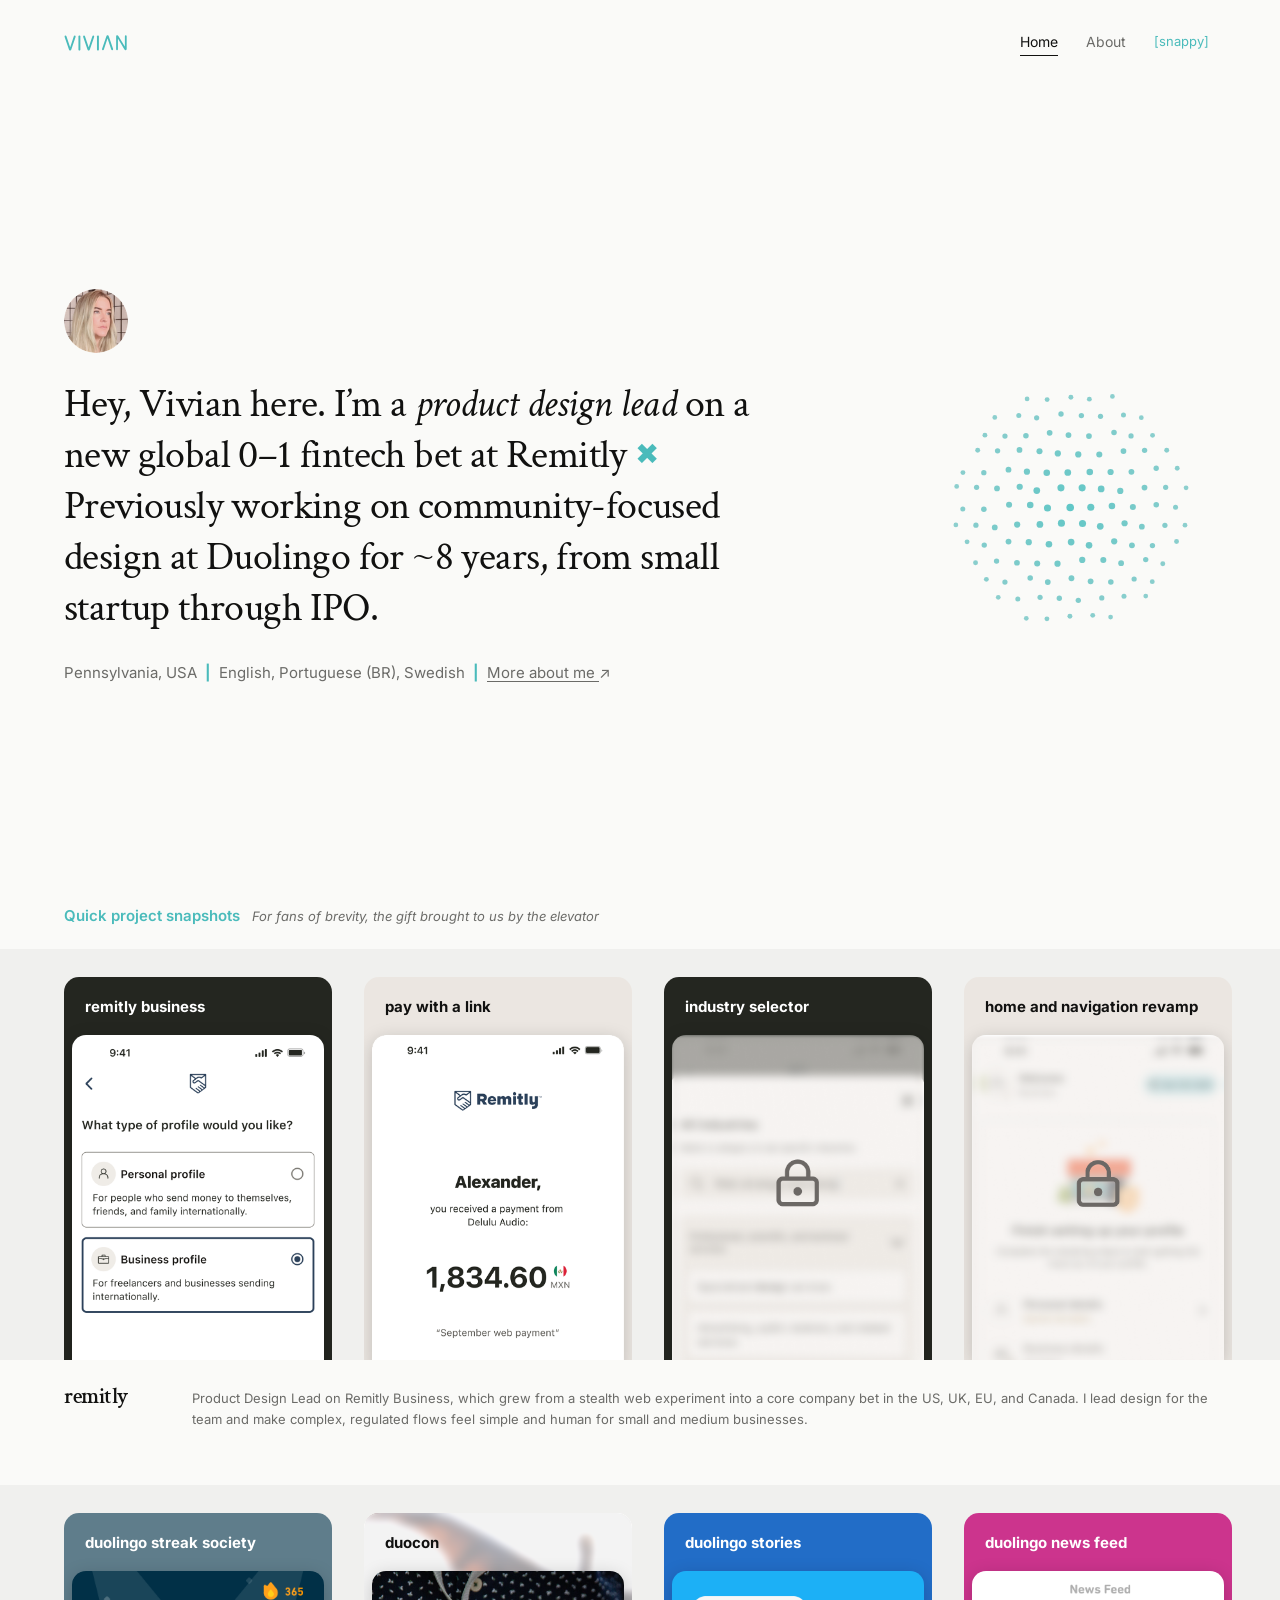
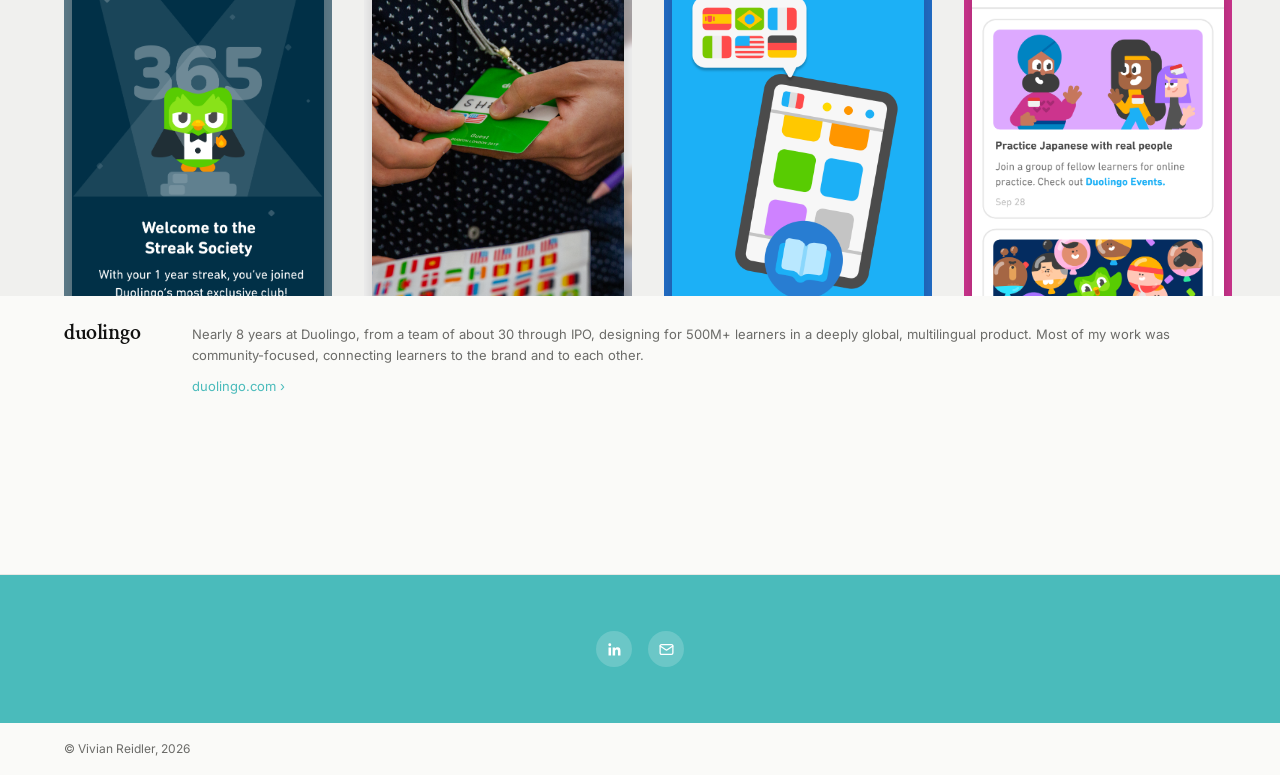
==== commit fc161e0f: "Snapshots below the fold on desktop, matching moods, Remitly copy - Desktop: the hero fills the firs" ====
--- a/index.html
+++ b/index.html
@@ -150,8 +150,10 @@
 <div class="d-company-info">
   <h2 class="d-company-name">Remitly</h2>
   <div class="d-company-body">
-    <p class="d-company-text">Product Design Lead on Remitly Business, which grew from a stealth web experiment into a core company bet in the US, UK, and Canada. I lead design for the team and own the moments where compliance meets people: international KYC and KYB flows that still have to feel human. Here, trust is the whole product.</p>
+    <p class="d-company-text">Product Design Lead on Remitly Business, which grew from a stealth web experiment into a core company bet in the US, UK, EU, and Canada. I lead design for the team and make complex, regulated flows feel simple and human for small and medium businesses.</p>
+    <!-- Hidden for now. To bring it back, uncomment the line below:
     <a class="d-company-link" href="https://news.remitly.com/company-and-product-news/remitly-launches-international-business-payments/" target="_blank" rel="noopener">Launch announcement <span aria-hidden="true">&rsaquo;</span></a>
+    -->
   </div>
 </div>
 </section>
@@ -204,7 +206,7 @@
     <div class="v2-card newsfeed v-accordion" tabindex="0" role="button" aria-expanded="false">
       <div class="v2-card-main">
         <p class="v2-card-title">duolingo news feed</p>
-        <p class="v2-card-desc"><span class="v2-card-desc-text" id="desc-duolingo-news-feed">Launched a new tab connecting 500M learners to each other. It&rsquo;s still </span><span class="v2-card-desc-tail">there.<span class="v2-card-arrow" aria-hidden="true"></span></span></p>
+        <p class="v2-card-desc"><span class="v2-card-desc-text" id="desc-duolingo-news-feed">Launched a new tab connecting 500M learners to each other. It made a big </span><span class="v2-card-desc-tail">splash.<span class="v2-card-arrow" aria-hidden="true"></span></span></p>
         <div class="v2-card-shot"><img src="/assets/images/home-v2/newsfeed-shot-clean.png" alt="Duolingo News Feed screen"></div>
       </div>
       <div class="v2-card-expand">
--- a/assets/css/home-v2.css
+++ b/assets/css/home-v2.css
@@ -28,7 +28,10 @@
 }
 
 /* Mode type: Snappy tightens, Zen loosens, same typeface either way.
-   Read by .d-headline (draft-serif.css) and the card teasers below.
+   NOT applied right now: the hero headline and the card teasers use
+   Snappy's values in both moods (see .d-headline and .v2-card-desc), so
+   the two moods look identical apart from color and the circle. Point
+   those rules back at these variables to bring the difference back.
    Weight is applied to the teasers only — the headline's Crimson Text
    only ships 400 and 600 here, and 600 at headline size is a much
    heavier jump than "tighten" is asking for. */
@@ -275,11 +278,11 @@
   /* Weight 500, not 400 — plain regular white-on-color was hard to read;
      600 turned out too heavy, especially on the on-light (dark-text)
      cards. 500 needs Inclusive Sans' medium weight loaded in index.html. */
-  /* Weight/leading/tracking follow the mode (see body[data-mood] up
-     top); the fallbacks are what this carried before modes existed. */
-  font-weight: var(--mode-weight, 500); font-size: 13px;
-  line-height: calc(var(--mode-line-height, 1.3) * 1.42);
-  letter-spacing: var(--mode-letter-spacing, 0);
+  /* Same in every mood for now (Snappy's values); the per-mode variables
+     up top can drive these again later. */
+  font-weight: 500; font-size: 13px;
+  line-height: calc(1.28 * 1.42);
+  letter-spacing: -0.015em;
   color: #fff;
   position: absolute; top: 60px; left: 0; right: 0; z-index: 1;
   padding: 0 23px;
--- a/assets/css/draft-serif.css
+++ b/assets/css/draft-serif.css
@@ -109,10 +109,11 @@
   font-family: 'Crimson Text', Georgia, serif; font-weight: 400;
   font-size: clamp(26px, 3.2vw, 40px);
   color: var(--black);
-  /* Per-mode type (see body[data-mood] in home-v2.css) — the fallbacks
-     are the values this headline carried before the modes existed. */
-  line-height: var(--mode-line-height, 1.3);
-  letter-spacing: var(--mode-letter-spacing, -0.01em);
+  /* Same spacing in every mood (Snappy's values), so switching moods
+     only swaps the words, never reflows the headline. The per-mode
+     type variables in home-v2.css still apply to the card teasers. */
+  line-height: 1.28;
+  letter-spacing: -0.015em;
 }
 .d-headline em { font-style: italic; font-weight: 400; }
 /* Only the copy for the current mood is rendered; the other is removed
@@ -160,7 +161,21 @@
 /* Desktop/normal-width: pushed down further, more clearly under the
    fold. Overridden smaller on tablet/mobile below, where there's much
    less vertical room to spare. */
-.d-hero + .d-snapshots-band { margin-top: 340px; }
+/* Desktop: the hero fills exactly the first screen below the nav (82px
+   tall), with its content centered in it, so the snapshots always start
+   at the fold however tall the window is, instead of a fixed distance
+   down that peeked into view on taller screens. min-height, so on a
+   short window it's just as tall as its content needs. */
+@media (min-width: 781px) {
+  .d-hero {
+    margin-top: 0; margin-bottom: 0; box-sizing: border-box;
+    min-height: calc(100vh - 82px); min-height: calc(100svh - 82px);
+    display: flex; flex-direction: column; justify-content: center;
+    padding-top: 40px; padding-bottom: 56px;
+  }
+  .d-hero .d-avatar-wrap { margin-top: 0; }
+  .d-hero + .d-snapshots-band { margin-top: 0; }
+}
 
 /* ---------- SNAPSHOTS BAND ---------- */
 /* Light gray backdrop behind the section head + card row. Top padding
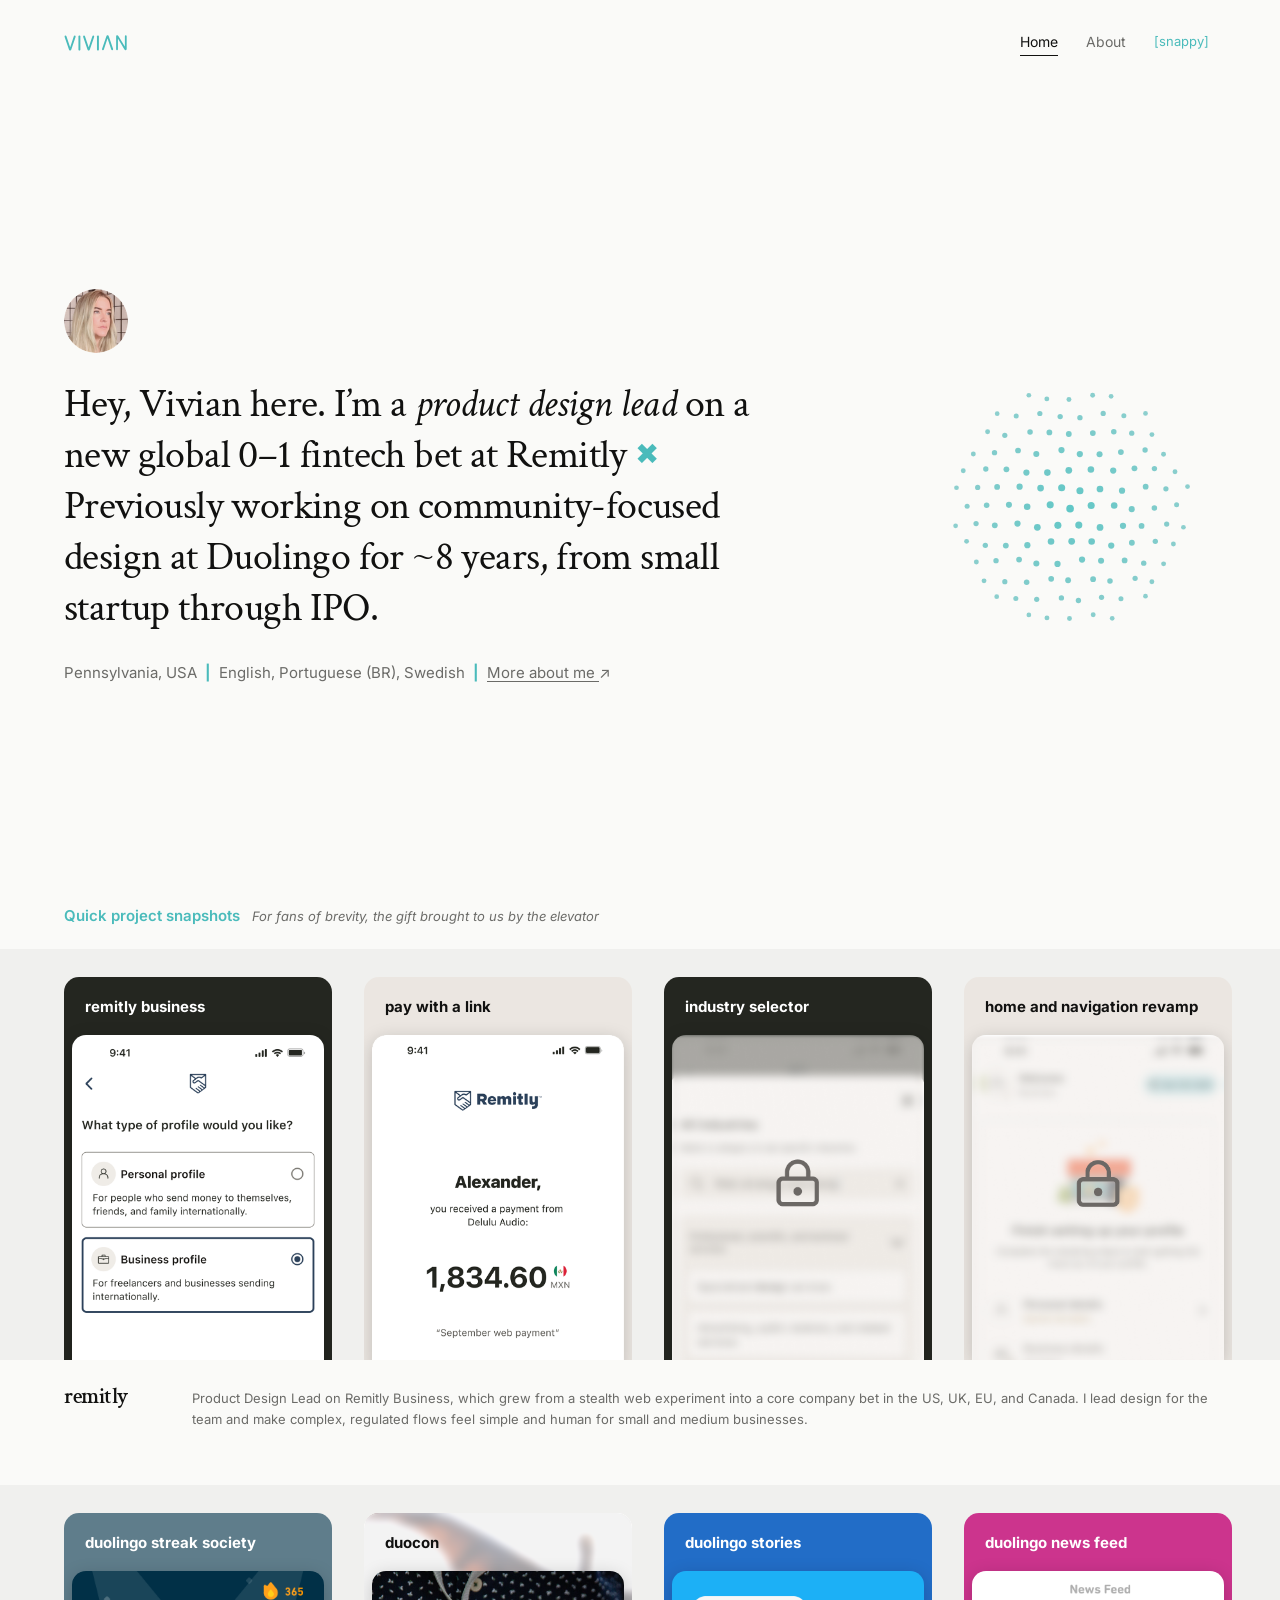
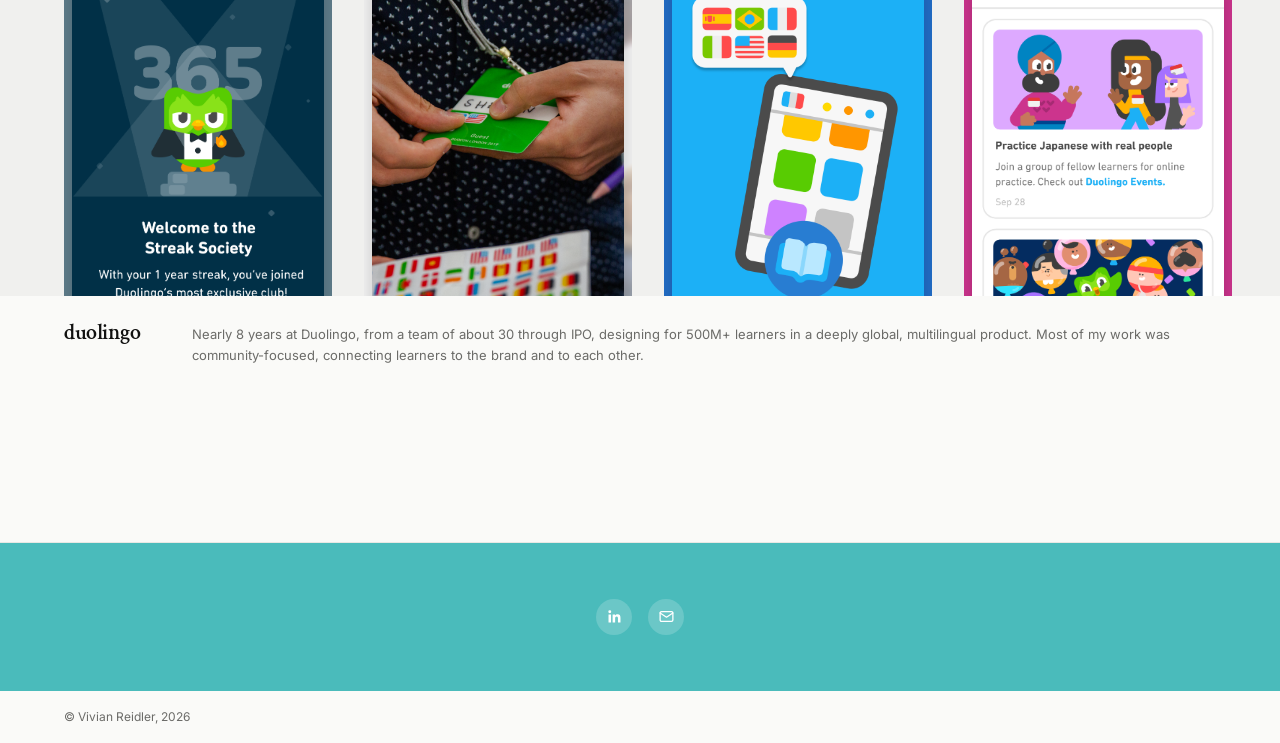
==== commit d3bdd557: "About highlight, smoother mood label, left-aligned copyright, hidden System snapshots - About: a hig" ====
--- a/index.html
+++ b/index.html
@@ -225,7 +225,9 @@
   <h2 class="d-company-name">Duolingo</h2>
   <div class="d-company-body">
     <p class="d-company-text">Nearly 8 years at Duolingo, from a team of about 30 through IPO, designing for 500M+ learners in a deeply global, multilingual product. Most of my work was community-focused, connecting learners to the brand and to each other.</p>
+    <!-- Hidden for now. To bring it back, uncomment the line below:
     <a class="d-company-link" href="https://www.duolingo.com/" target="_blank" rel="noopener">duolingo.com <span aria-hidden="true">&rsaquo;</span></a>
+    -->
   </div>
 </div>
 </section>
@@ -238,57 +240,70 @@
      BLOCKED on Vivian, so the panels carry the mechanism description
      only. Card colors are drawn from the existing Row 1 palette as a
      placeholder. -->
-<!-- System snapshots: still a work in progress, so it's hidden
-     everywhere for now. Delete `hidden` below when it's ready to show. -->
-<div class="d-snapshots-band d-systems-band" id="systemSnapshots" hidden>
-<div class="v2-section-head">
-  <p><strong>System snapshots</strong> <span class="v2-accent-divider">|</span> <span data-snappy="I fix things twice." data-zen="Once for the problem, and once for the pattern that keeps making it.">I fix things twice.</span></p>
-  <div class="v2-scroll-nav">
-    <button class="v2-scroll-nav-btn" type="button" aria-label="Scroll system snapshots left">&lsaquo;</button>
-    <button class="v2-scroll-nav-btn" type="button" aria-label="Scroll system snapshots right">&rsaquo;</button>
-  </div>
-</div>
-
-<div class="v2-scroll-wrap">
-  <div class="v2-card-row">
-
-    <div class="v2-card sys-alloc no-shot v-accordion" tabindex="0" role="button" aria-expanded="false">
-      <div class="v2-card-main">
-        <p class="v2-card-title">designer allocation</p>
-        <p class="v2-card-desc"><span class="v2-card-desc-text">Staffing my team ran on guesswork. Now it runs on a </span><span class="v2-card-desc-tail">system.<span class="v2-card-arrow" aria-hidden="true"></span></span></p>
-      </div>
-      <div class="v2-card-expand">
-        <button class="v2-card-close" aria-label="Collapse">&times;</button>
-        <div class="v2-card-divider"></div>
-        <p class="v2-card-note">A daily-updating allocation model reading the engineering roadmap, the allocation plan, and the designer vacation calendar.</p>
-      </div>
-    </div>
-
-    <div class="v2-card sys-gate no-shot v-accordion" tabindex="0" role="button" aria-expanded="false">
-      <div class="v2-card-main">
-        <p class="v2-card-title">design review gate</p>
-        <p class="v2-card-desc"><span class="v2-card-desc-text">Engineers shipped front-end changes without design. Now they </span><span class="v2-card-desc-tail">don&rsquo;t.<span class="v2-card-arrow" aria-hidden="true"></span></span></p>
-      </div>
-      <div class="v2-card-expand">
-        <button class="v2-card-close" aria-label="Collapse">&times;</button>
-        <div class="v2-card-divider"></div>
-        <p class="v2-card-note">A codified approval step before any front-end change, bug fix, or feature ships, including a Claude design-parity skill engineers run themselves.</p>
-      </div>
-    </div>
-
-    <div class="v2-card sys-patterns on-light no-shot v-accordion" tabindex="0" role="button" aria-expanded="false">
-      <div class="v2-card-main">
-        <p class="v2-card-title">design system patterns</p>
-        <p class="v2-card-desc"><span class="v2-card-desc-text">Found the same problem in five places. Made it a </span><span class="v2-card-desc-tail">pattern.<span class="v2-card-arrow" aria-hidden="true"></span></span></p>
-      </div>
-      <div class="v2-card-expand">
-        <button class="v2-card-close" aria-label="Collapse">&times;</button>
-        <div class="v2-card-divider"></div>
-      </div>
-    </div>
-
-  </div>
-</div>
+<!-- System snapshots: still a work in progress. Ships hidden; home-v2.js
+     un-hides it on localhost only, so it shows in the working copy and
+     never on the live site. When it's ready to go live, delete `hidden`
+     below and the localhost snippet in home-v2.js. -->
+<div class="d-snapshots-band d-work d-systems" id="systemSnapshots" hidden>
+<div class="d-snapshots-title">
+  <p><strong>System snapshots</strong> <em data-snappy="Patterns deserve systems" data-zen="Once for the problem, and once for the pattern that keeps making it.">Patterns deserve systems</em></p>
+</div>
+
+<section class="sys-company" aria-label="System snapshots">
+  <!-- Three floating cards in a fanned stack (system-stack.js): tap the
+       front one to flip it to its back; tap one behind to bring it
+       forward. No stat panels yet: those are BLOCKED on Vivian, so the
+       backs carry the mechanism description only. -->
+  <div class="sys-strip">
+    <div class="sys-stage" role="group" aria-label="System snapshot cards">
+      <div class="sys-card sys-alloc" data-slot="0" tabindex="0" role="button" data-line="Staffing our small team to make sure all projects keep running smoothly without being blocked on design was inconsistent and manual work." data-note="A daily-updating allocation model reading the engineering roadmap, the allocation plan, and the designer vacation calendar.">
+        <div class="sys-float"><div class="sys-inner">
+          <div class="sys-face sys-front">
+            <p class="sys-title">designer allocation</p>
+            <p class="sys-line">Staffing our small team to make sure all projects keep running smoothly without being blocked on design was inconsistent and manual work.</p>
+            <svg class="sys-flip-icon" viewBox="0 0 24 24" fill="none" stroke="currentColor" stroke-width="1.6" stroke-linecap="round" stroke-linejoin="round" aria-hidden="true"><path d="M20 12a8 8 0 0 1-14 5.3M4 12a8 8 0 0 1 14-5.3"/><path d="M18 3v4h-4M6 21v-4h4"/></svg>
+          </div>
+          <div class="sys-face sys-back">
+            <p class="sys-title">designer allocation</p>
+            <div class="sys-rule"></div>
+            <p class="sys-note">A daily-updating allocation model reading the engineering roadmap, the allocation plan, and the designer vacation calendar.</p>
+            <svg class="sys-flip-icon" viewBox="0 0 24 24" fill="none" stroke="currentColor" stroke-width="1.6" stroke-linecap="round" stroke-linejoin="round" aria-hidden="true"><path d="M20 12a8 8 0 0 1-14 5.3M4 12a8 8 0 0 1 14-5.3"/><path d="M18 3v4h-4M6 21v-4h4"/></svg>
+          </div>
+        </div></div>
+      </div>
+      <div class="sys-card sys-gate" data-slot="1" tabindex="0" role="button" data-line="Engineers shipped front-end changes without design. Now they don&rsquo;t." data-note="A codified approval step before any front-end change, bug fix, or feature ships, including a Claude design-parity skill engineers run themselves.">
+        <div class="sys-float"><div class="sys-inner">
+          <div class="sys-face sys-front">
+            <p class="sys-title">design review gate</p>
+            <p class="sys-line">Engineers shipped front-end changes without design. Now they don&rsquo;t.</p>
+            <svg class="sys-flip-icon" viewBox="0 0 24 24" fill="none" stroke="currentColor" stroke-width="1.6" stroke-linecap="round" stroke-linejoin="round" aria-hidden="true"><path d="M20 12a8 8 0 0 1-14 5.3M4 12a8 8 0 0 1 14-5.3"/><path d="M18 3v4h-4M6 21v-4h4"/></svg>
+          </div>
+          <div class="sys-face sys-back">
+            <p class="sys-title">design review gate</p>
+            <div class="sys-rule"></div>
+            <p class="sys-note">A codified approval step before any front-end change, bug fix, or feature ships, including a Claude design-parity skill engineers run themselves.</p>
+            <svg class="sys-flip-icon" viewBox="0 0 24 24" fill="none" stroke="currentColor" stroke-width="1.6" stroke-linecap="round" stroke-linejoin="round" aria-hidden="true"><path d="M20 12a8 8 0 0 1-14 5.3M4 12a8 8 0 0 1 14-5.3"/><path d="M18 3v4h-4M6 21v-4h4"/></svg>
+          </div>
+        </div></div>
+      </div>
+      <div class="sys-card sys-patterns" data-slot="2" tabindex="0" role="button" data-line="Anticipate growth and prepare for scaling." data-note="When creating a complex flow that will need to be altered for each geography, I built it from the get go as a component library. This allowed us to quickly keep track of variations of the same screen across geographies for major launches from the very beginning.">
+        <div class="sys-float"><div class="sys-inner">
+          <div class="sys-face sys-front">
+            <p class="sys-title">design system patterns</p>
+            <p class="sys-line">Anticipate growth and prepare for scaling.</p>
+            <svg class="sys-flip-icon" viewBox="0 0 24 24" fill="none" stroke="currentColor" stroke-width="1.6" stroke-linecap="round" stroke-linejoin="round" aria-hidden="true"><path d="M20 12a8 8 0 0 1-14 5.3M4 12a8 8 0 0 1 14-5.3"/><path d="M18 3v4h-4M6 21v-4h4"/></svg>
+          </div>
+          <div class="sys-face sys-back">
+            <p class="sys-title">design system patterns</p>
+            <div class="sys-rule"></div>
+            <p class="sys-note">When creating a complex flow that will need to be altered for each geography, I built it from the get go as a component library. This allowed us to quickly keep track of variations of the same screen across geographies for major launches from the very beginning.</p>
+            <svg class="sys-flip-icon" viewBox="0 0 24 24" fill="none" stroke="currentColor" stroke-width="1.6" stroke-linecap="round" stroke-linejoin="round" aria-hidden="true"><path d="M20 12a8 8 0 0 1-14 5.3M4 12a8 8 0 0 1 14-5.3"/><path d="M18 3v4h-4M6 21v-4h4"/></svg>
+          </div>
+        </div></div>
+      </div>
+    </div>
+  </div>
+</section>
 </div>
 
 <div class="v2-footer-spacer"></div>
@@ -322,5 +337,6 @@
 <script src="/assets/js/home-v2.js"></script>
 <script src="/assets/js/nav-menu.js"></script>
 <script src="/assets/js/dive-lock.js"></script>
+<script src="/assets/js/system-stack.js"></script>
 </body>
 </html>
--- a/assets/css/style.css
+++ b/assets/css/style.css
@@ -208,6 +208,16 @@
   padding: 16px 48px;
 }
 .footer-bottom-row span { font-size: 12px; color: var(--gray-mid); }
+/* Copyright on the left edge of the page's content column, in line with
+   the logo above (same 1200px box and 24px inset as the nav). */
+.footer-bottom-row.is-left {
+  justify-content: flex-start; max-width: 1200px; margin: 0 auto;
+  padding-left: 24px; padding-right: 24px; box-sizing: border-box;
+}
+@media (max-width: 640px) {
+  /* footer.site-footer already carries the 24px side padding here. */
+  .footer-bottom-row.is-left { padding-left: 0; padding-right: 0; }
+}
 .footer-links {
   display: flex; justify-content: center; gap: 28px;
   padding-bottom: 20px; margin-bottom: 20px; border-bottom: 1px solid #eeeeea;
@@ -469,3 +479,29 @@
   .cs-results { padding: 48px 24px; }
   .wrap, .wrap-wide { padding: 0 24px; }
 }
+
+/* ---------------- ABOUT: MOVING HIGHLIGHT ----------------
+   One phrase per paragraph is wrapped in span.hl; about-highlight.js
+   keeps the one in the paragraph at the reading line switched on. It
+   sweeps in left to right like a highlighter pen and wipes out the same
+   way when the next one takes over. The color is the current accent
+   (teal in Snappy, orange in Zen) at a low opacity. Slice (the default
+   box-decoration-break) makes a phrase that wraps onto several lines
+   fill line after line, rather than every line at once. */
+.about-text .hl {
+  --hl: rgba(74, 187, 187, 0.3);
+  background-image: linear-gradient(var(--hl), var(--hl));
+  background-repeat: no-repeat;
+  /* Off: collapsed against the right end, so shrinking wipes the left
+     side away first. On: anchored left, so growing sweeps from the left.
+     Only the size is transitioned, so the anchor flips unseen. */
+  background-position: 100% 0; background-size: 0% 100%;
+  padding: 0.04em 0.14em; margin: 0 -0.14em; border-radius: 3px;
+  transition: background-size 0.9s cubic-bezier(0.65, 0, 0.35, 1);
+}
+body[data-mood="zen"] .about-text .hl { --hl: rgba(224, 138, 60, 0.3); }
+@supports (color: color-mix(in srgb, red 30%, transparent)) {
+  .about-text .hl, body[data-mood="zen"] .about-text .hl { --hl: color-mix(in srgb, var(--accent) 30%, transparent); }
+}
+.about-text .hl.is-on { background-position: 0 0; background-size: 100% 100%; }
+@media (prefers-reduced-motion: reduce) { .about-text .hl { transition: none; } }
--- a/assets/css/draft-serif.css
+++ b/assets/css/draft-serif.css
@@ -423,3 +423,116 @@
 @media (max-width: 780px) { .d-footer-row { padding-left: 20px; padding-right: 20px; } }
 /* footer.site-footer itself picks up 24px side padding at this width (style.css). */
 @media (max-width: 640px) { .d-footer-row { padding-left: 0; padding-right: 0; } }
+
+/* ---------- SYSTEM SNAPSHOTS: FLOATING CARD STACK ----------
+   Three cards fanned out and overlapping on a gray strip (see
+   system-stack.js). Every card is black on its front and white on its
+   back, in big bold type. Each .sys-card is a stack of three layers so
+   their transforms never fight: the card itself takes its slot
+   (position, tilt, layer); .sys-float bobs it gently; .sys-inner flips
+   it. */
+.sys-strip {
+  background: #f0f0ee; padding: 56px 24px 44px; text-align: center; overflow: hidden;
+}
+.sys-stage {
+  --sys-w: 300px; --sys-h: 420px; --sys-fan: 136px;
+  position: relative; margin: 0 auto;
+  width: calc(var(--sys-w) + var(--sys-fan) * 2 + 24px);
+  max-width: 100%; height: calc(var(--sys-h) + 72px);
+}
+.sys-card {
+  --tx: 0px; --ty: 0px; --rot: 0deg; --sc: 1;
+  position: absolute; top: 24px; left: 50%;
+  width: var(--sys-w); height: var(--sys-h); margin-left: calc(var(--sys-w) / -2);
+  transform: translate(var(--tx), var(--ty)) rotate(var(--rot)) scale(var(--sc));
+  transition: transform 0.75s cubic-bezier(0.16, 1, 0.3, 1);
+  cursor: pointer; outline: none; -webkit-tap-highlight-color: transparent;
+  -webkit-user-select: none; user-select: none;
+}
+.sys-card[data-slot="0"] { z-index: 3; }
+.sys-card[data-slot="1"] { z-index: 2; --tx: calc(var(--sys-fan) * -1); --ty: 12px; --rot: -6deg; --sc: 0.95; }
+.sys-card[data-slot="2"] { z-index: 1; --tx: var(--sys-fan); --ty: 20px; --rot: 6deg; --sc: 0.91; }
+/* Only the front card reacts to hover (a little lift); the ones behind
+   stay put. */
+.sys-card[data-slot="0"]:hover { --ty: -6px; }
+.sys-card:focus-visible .sys-face { outline: 2px solid var(--accent); outline-offset: 3px; }
+
+.sys-float {
+  width: 100%; height: 100%; perspective: 1200px;
+  animation: sys-bob 6s ease-in-out infinite alternate;
+}
+.sys-card:nth-child(2) .sys-float { animation-duration: 7.2s; animation-delay: -2.4s; }
+.sys-card:nth-child(3) .sys-float { animation-duration: 6.6s; animation-delay: -4.1s; }
+@keyframes sys-bob {
+  from { transform: translateY(0); }
+  to   { transform: translateY(-9px); }
+}
+.sys-inner {
+  position: relative; width: 100%; height: 100%;
+  transform-style: preserve-3d;
+  transition: transform 0.85s cubic-bezier(0.45, 0.05, 0.2, 1);
+}
+.sys-card.is-flipped .sys-inner { transform: rotateY(180deg); }
+
+.sys-face {
+  position: absolute; inset: 0; box-sizing: border-box; padding: 28px 26px 26px;
+  border-radius: 18px; overflow: hidden; text-align: left;
+  backface-visibility: hidden; -webkit-backface-visibility: hidden;
+}
+/* Front: black. Back: white. */
+.sys-front {
+  background: #232322; color: #fff;
+  box-shadow: 0 18px 40px rgba(0, 0, 0, 0.26), inset 0 0 0 1px rgba(255, 255, 255, 0.14);
+}
+.sys-back {
+  transform: rotateY(180deg); background: #fff; color: var(--v2-black);
+  box-shadow: 0 18px 40px rgba(0, 0, 0, 0.18), inset 0 0 0 1px rgba(0, 0, 0, 0.08);
+}
+/* A short bar in the accent color (teal in Snappy, orange in Zen) tops
+   each face. */
+.sys-face::before {
+  content: ''; display: block; width: 36px; height: 5px; margin-bottom: 22px;
+  border-radius: 3px; background: var(--accent);
+}
+/* The cards behind sit in shadow: a dark veil over each face that fades
+   away when the card comes forward (and back when it goes behind). */
+.sys-face::after {
+  content: ''; position: absolute; inset: 0; border-radius: inherit; pointer-events: none;
+  background: rgba(0, 0, 0, 0.5); opacity: 0; transition: opacity 0.6s ease;
+}
+.sys-card[data-slot="1"] .sys-face::after,
+.sys-card[data-slot="2"] .sys-face::after { opacity: 1; }
+
+.sys-title { margin: 0; }
+.sys-front .sys-title { font-weight: 800; font-size: 34px; line-height: 1.04; letter-spacing: -0.035em; }
+.sys-front .sys-line {
+  margin: 20px 0 0; font-weight: 600; font-size: 17px; line-height: 1.4;
+  letter-spacing: -0.01em; color: rgba(255, 255, 255, 0.85);
+}
+.sys-back .sys-title {
+  font-weight: 700; font-size: 12px; line-height: 1.3; letter-spacing: 0.14em;
+  text-transform: uppercase; color: var(--gray-mid);
+}
+.sys-back .sys-rule { display: none; }
+.sys-back .sys-note {
+  margin: 16px 0 0; font-weight: 700; font-size: 18px; line-height: 1.4; letter-spacing: -0.015em;
+}
+.sys-flip-icon {
+  position: absolute; right: 20px; bottom: 20px; width: 20px; height: 20px; opacity: 0.5;
+  transition: opacity 0.2s ease, transform 0.5s ease;
+}
+.sys-card[data-slot="0"]:hover .sys-flip-icon { opacity: 0.95; transform: rotate(90deg); }
+
+@media (max-width: 640px) {
+  .sys-strip { padding: 40px 16px 32px; }
+  .sys-stage { --sys-w: min(66vw, 270px); --sys-h: calc(var(--sys-w) * 1.4); --sys-fan: 34px; }
+  .sys-face { padding: 22px 20px 20px; }
+  .sys-face::before { margin-bottom: 16px; }
+  .sys-front .sys-title { font-size: 27px; }
+  .sys-front .sys-line { font-size: 15px; margin-top: 16px; }
+  .sys-back .sys-note { font-size: 14px; margin-top: 12px; }
+}
+@media (prefers-reduced-motion: reduce) {
+  .sys-float { animation: none; }
+  .sys-card, .sys-inner { transition-duration: 0.01s; }
+}
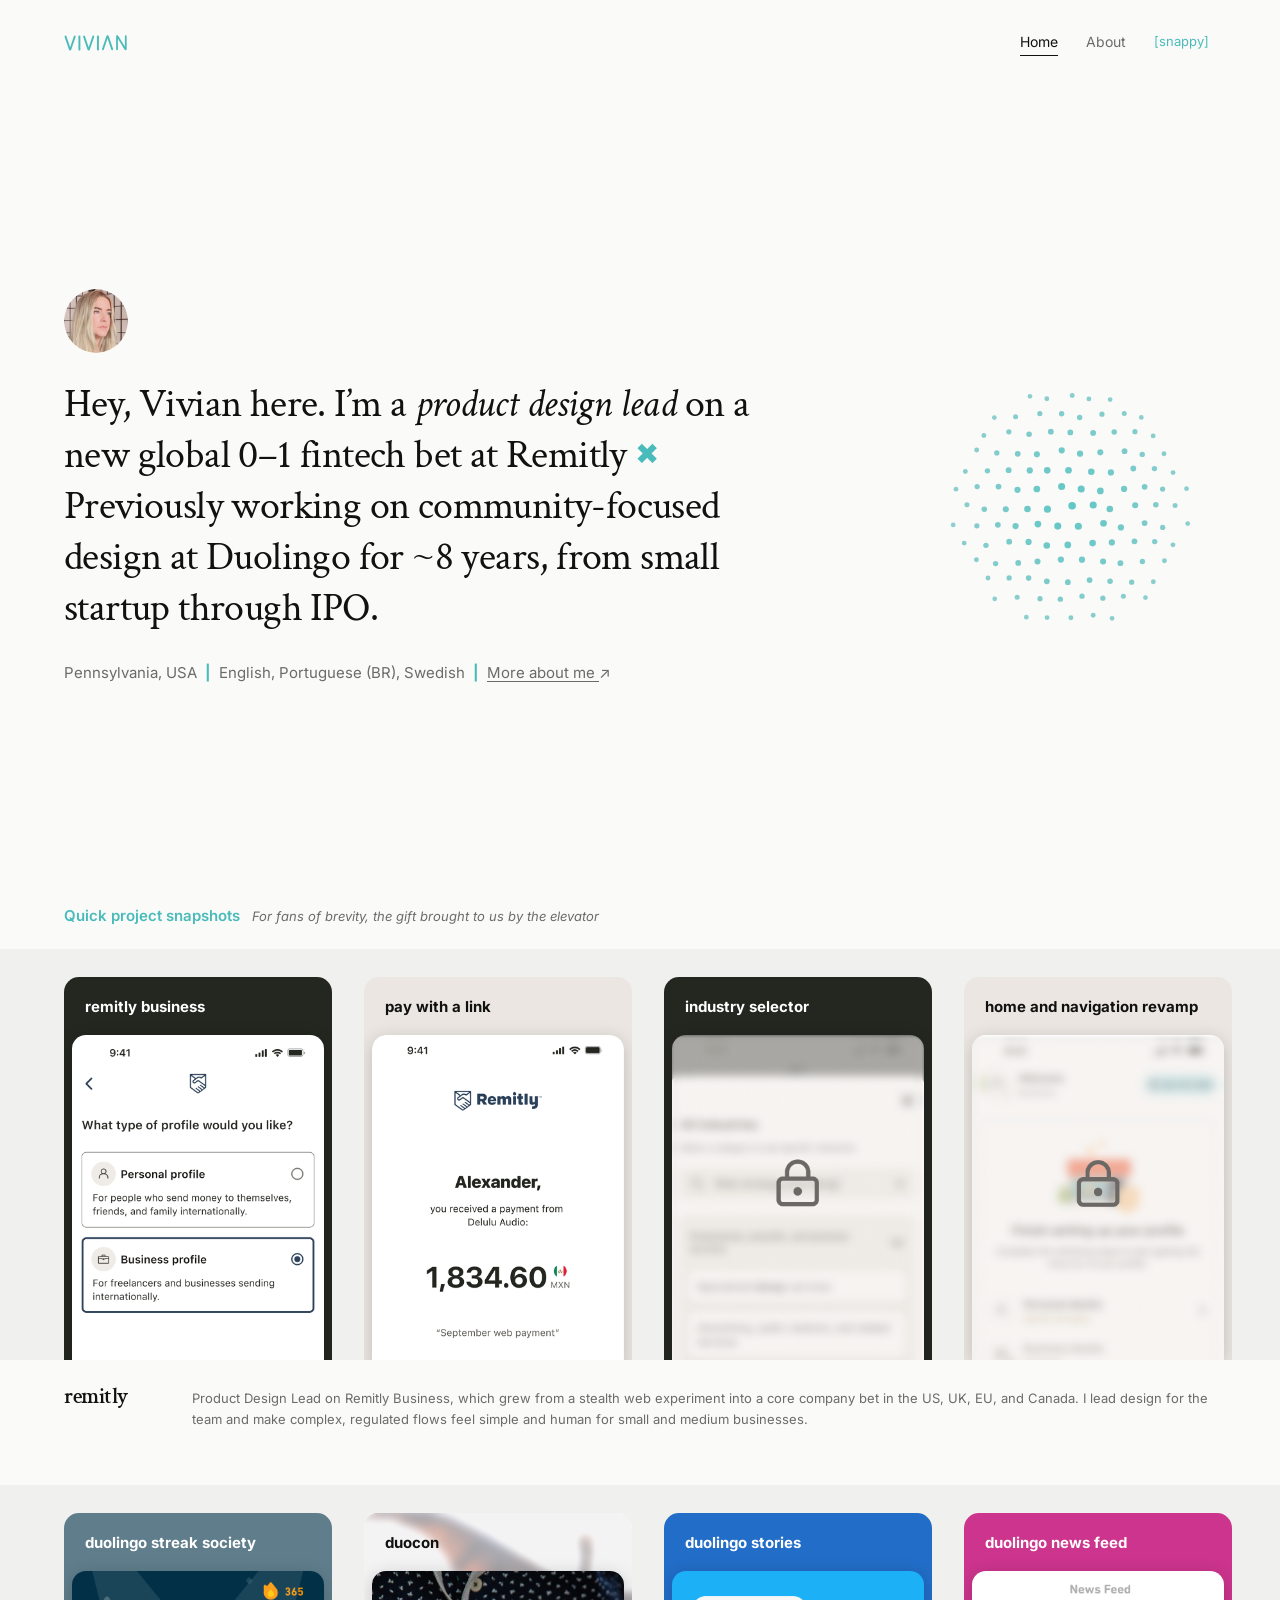
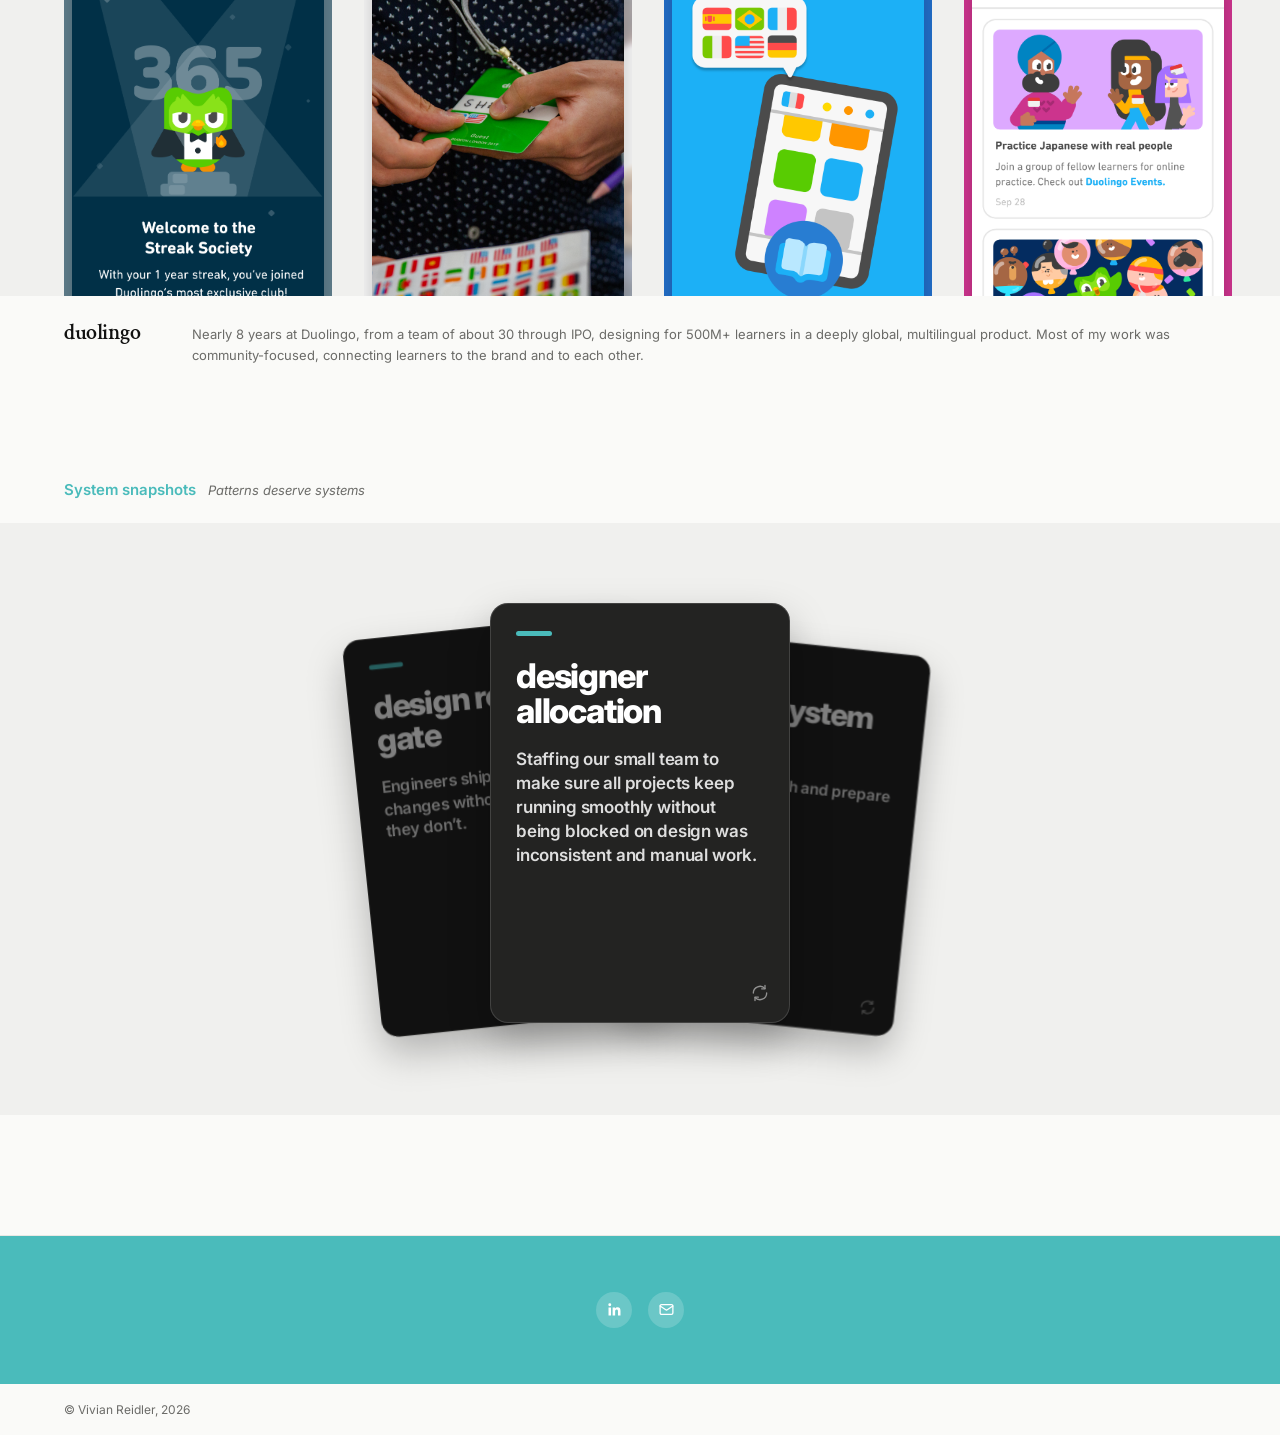
==== commit da62683f: "Show System snapshots; "[in progress]" tag on the home and navigation card - System snapshots (the f" ====
--- a/index.html
+++ b/index.html
@@ -140,7 +140,7 @@
     <div class="v2-card paylink on-light is-locked is-static">
       <div class="v2-card-main">
         <p class="v2-card-title">home and navigation revamp</p>
-        <p class="v2-card-desc">Leading a global home screen and web navigation update to better serve business customers. <span class="v2-card-tag">[current experiment]</span></p>
+        <p class="v2-card-desc">Leading a global home screen and web navigation update to better serve business customers. <span class="v2-card-tag">[in progress]</span></p>
         <div class="v2-card-shot"><img src="/assets/images/remitly-imgs/home-locked.png" alt="Home and navigation revamp, locked"></div>
       </div>
     </div>
@@ -233,18 +233,14 @@
 </section>
 </div>
 
-<!-- ---------- Row 2: the systems behind the work ----------
-     Same card component and visual language as Row 1. These three have
-     no screenshot (there's no shareable artefact, and internal tooling
-     is off limits), hence .no-shot, and no stat panel yet — those are
-     BLOCKED on Vivian, so the panels carry the mechanism description
-     only. Card colors are drawn from the existing Row 1 palette as a
-     placeholder. -->
-<!-- System snapshots: still a work in progress. Ships hidden; home-v2.js
-     un-hides it on localhost only, so it shows in the working copy and
-     never on the live site. When it's ready to go live, delete `hidden`
-     below and the localhost snippet in home-v2.js. -->
-<div class="d-snapshots-band d-work d-systems" id="systemSnapshots" hidden>
+<!-- ---------- System snapshots: the systems behind the work ----------
+     Three floating cards in a fanned stack (system-stack.js): black on
+     the front, white on the back. No stat panels yet (BLOCKED on Vivian),
+     so the backs carry the mechanism description only. Never show
+     internal roadmaps, screenshots of internal tools, or the vacation
+     calendar. To hide the section again, add the `hidden` attribute to
+     the div below. -->
+<div class="d-snapshots-band d-work d-systems" id="systemSnapshots">
 <div class="d-snapshots-title">
   <p><strong>System snapshots</strong> <em data-snappy="Patterns deserve systems" data-zen="Once for the problem, and once for the pattern that keeps making it.">Patterns deserve systems</em></p>
 </div>
--- a/assets/css/draft-serif.css
+++ b/assets/css/draft-serif.css
@@ -536,3 +536,8 @@
   .sys-float { animation: none; }
   .sys-card, .sys-inner { transition-duration: 0.01s; }
 }
+
+/* More air between the last company's text and the System snapshots
+   heading below it. Scoped to that band, so the spacing between the
+   company sections (and above the footer) is unchanged. */
+.d-snapshots-band.d-work.d-systems { padding-top: 56px; }
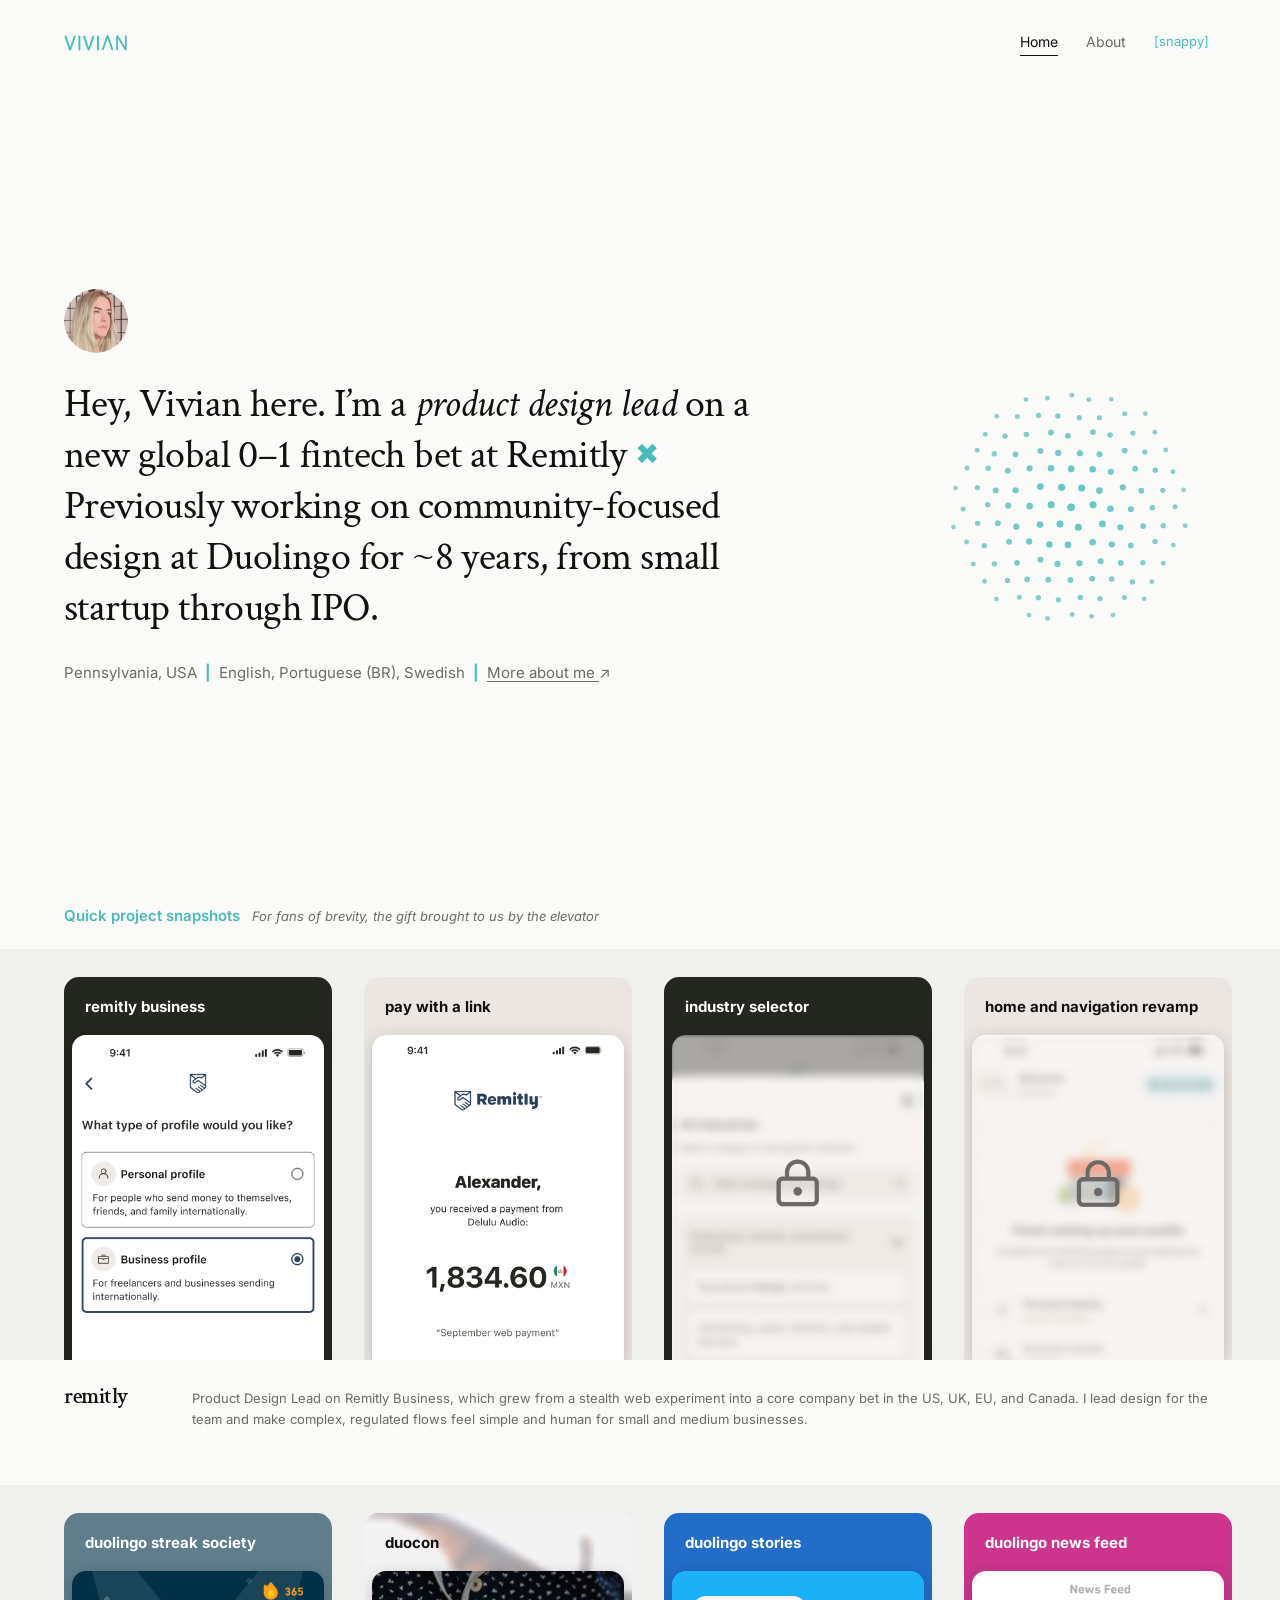
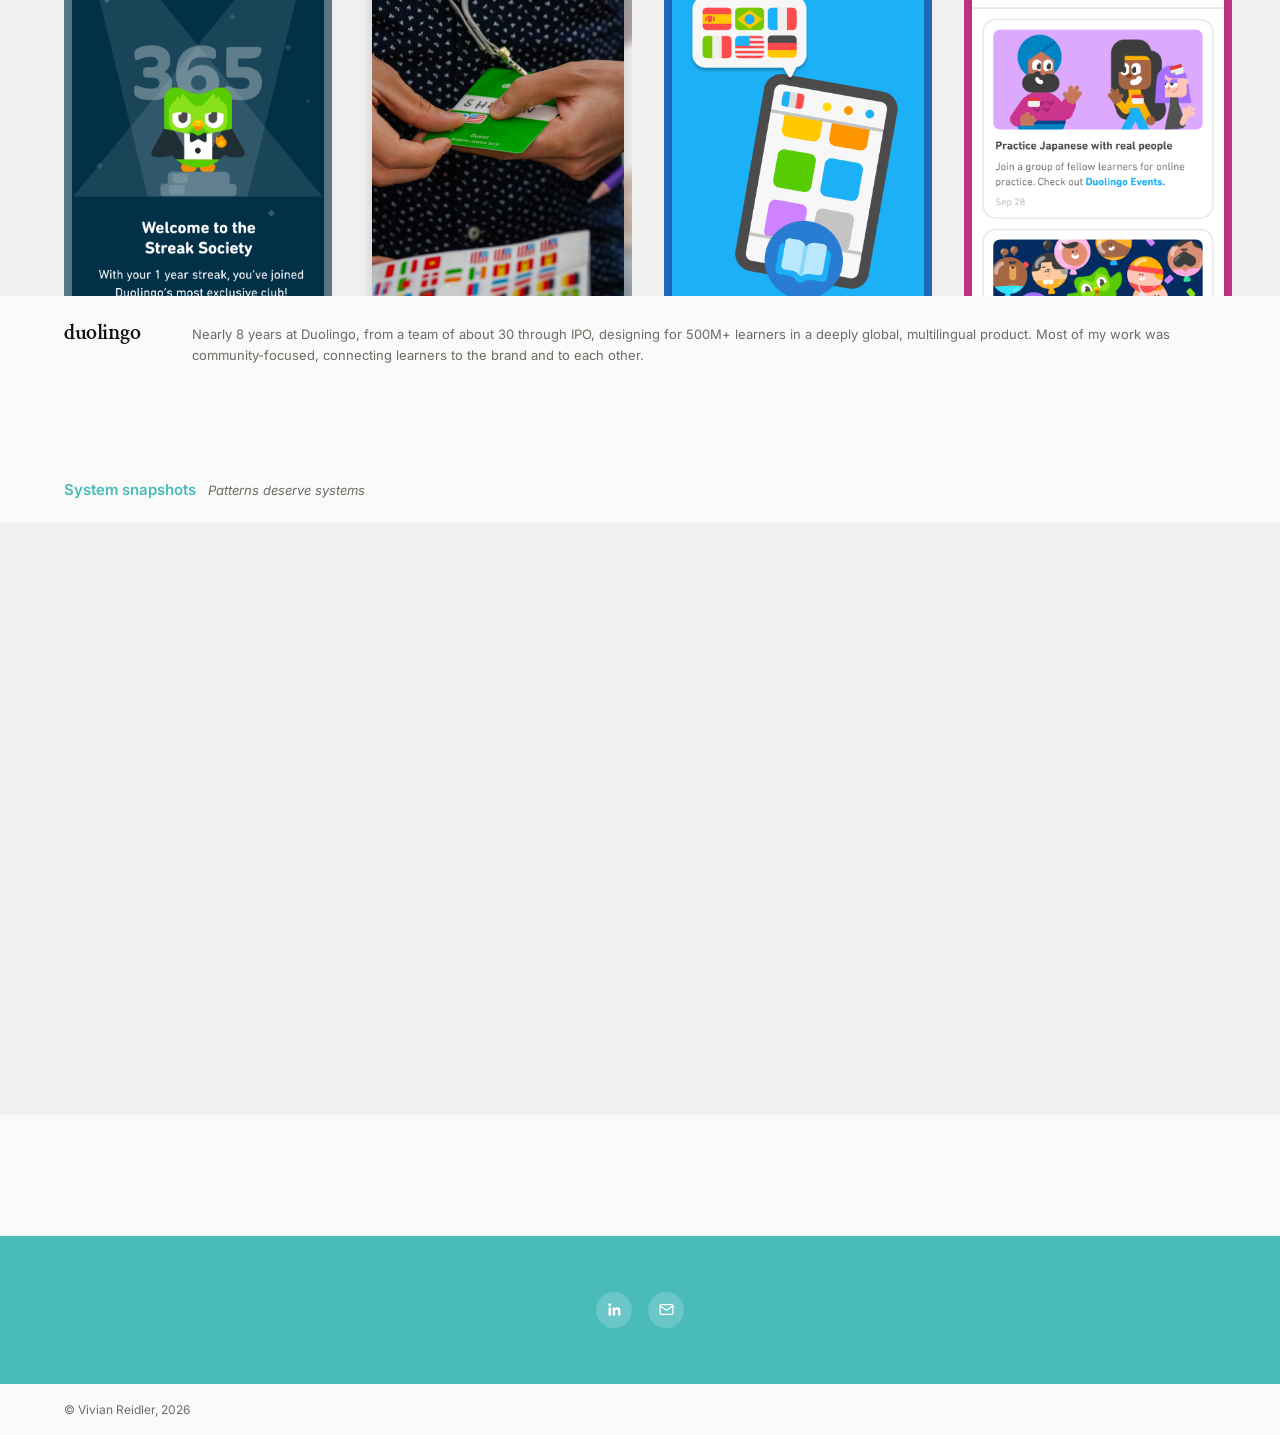
==== commit f71e29ea: "System snapshots: design system patterns front line is now before-and-after "Every new country meant" ====
--- a/index.html
+++ b/index.html
@@ -282,11 +282,11 @@
           </div>
         </div></div>
       </div>
-      <div class="sys-card sys-patterns" data-slot="2" tabindex="0" role="button" data-line="Anticipate growth and prepare for scaling." data-note="When creating a complex flow that will need to be altered for each geography, I built it from the get go as a component library. This allowed us to quickly keep track of variations of the same screen across geographies for major launches from the very beginning.">
+      <div class="sys-card sys-patterns" data-slot="2" tabindex="0" role="button" data-line="Every new country meant rebuilding the same flow. Now it&rsquo;s one component library." data-note="When creating a complex flow that will need to be altered for each geography, I built it from the get go as a component library. This allowed us to quickly keep track of variations of the same screen across geographies for major launches from the very beginning.">
         <div class="sys-float"><div class="sys-inner">
           <div class="sys-face sys-front">
             <p class="sys-title">design system patterns</p>
-            <p class="sys-line">Anticipate growth and prepare for scaling.</p>
+            <p class="sys-line">Every new country meant rebuilding the same flow. Now it&rsquo;s one component library.</p>
             <svg class="sys-flip-icon" viewBox="0 0 24 24" fill="none" stroke="currentColor" stroke-width="1.6" stroke-linecap="round" stroke-linejoin="round" aria-hidden="true"><path d="M20 12a8 8 0 0 1-14 5.3M4 12a8 8 0 0 1 14-5.3"/><path d="M18 3v4h-4M6 21v-4h4"/></svg>
           </div>
           <div class="sys-face sys-back">
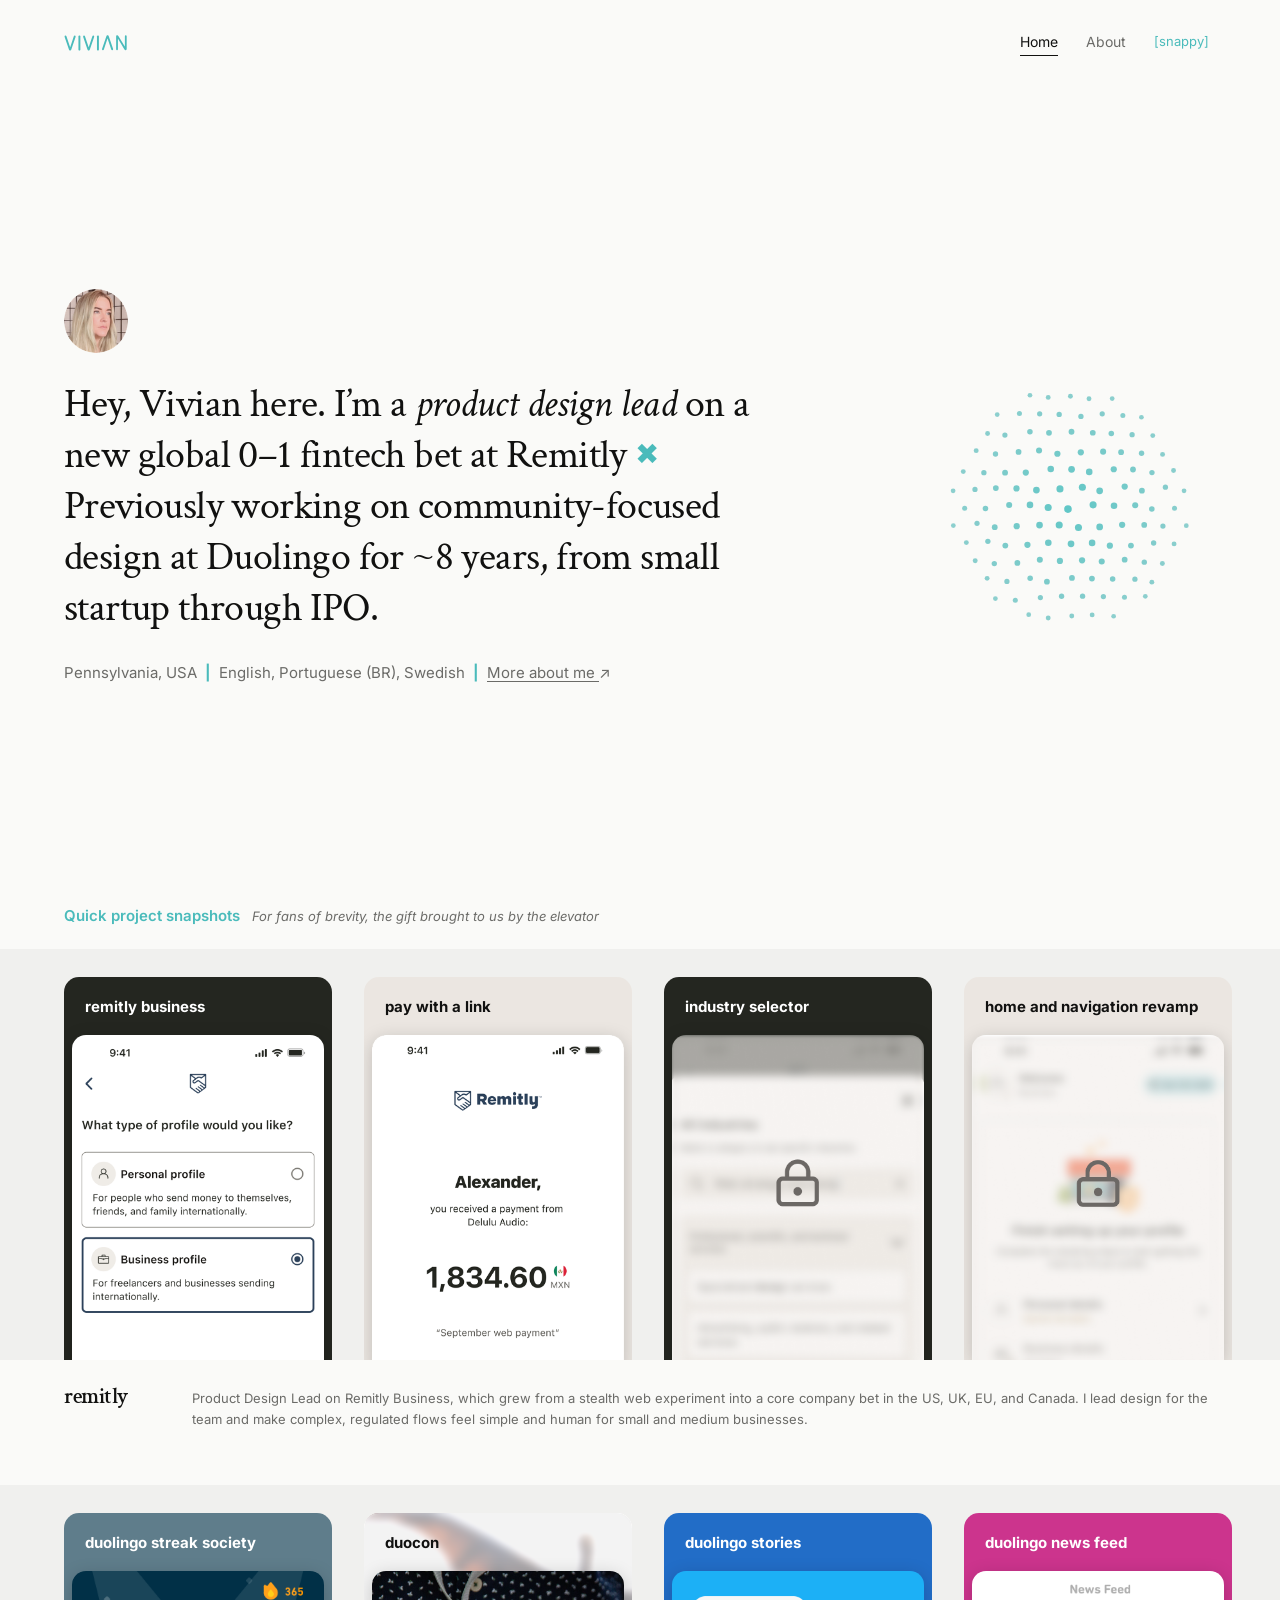
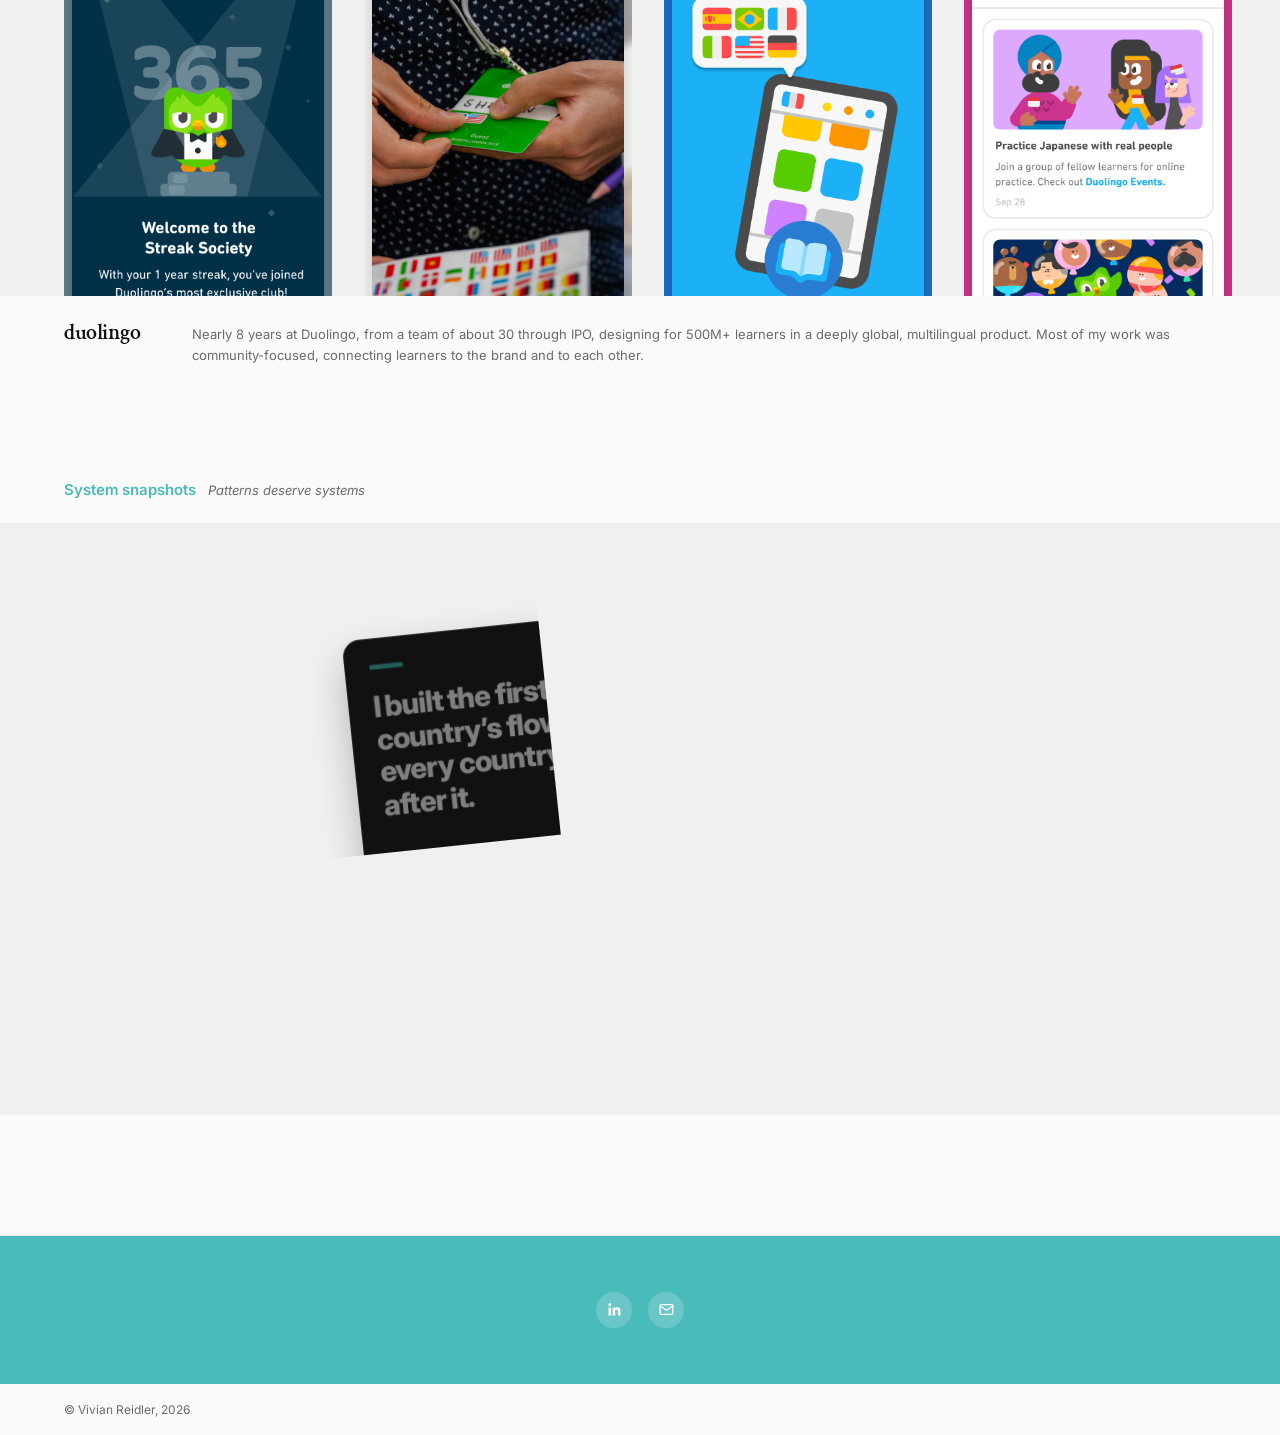
==== commit 2fb5242d: "System snapshots reorder and new copy, phone card polish, industry selector line - System snapshots:" ====
--- a/index.html
+++ b/index.html
@@ -129,7 +129,7 @@
     <div class="v2-card remitly is-locked is-static">
       <div class="v2-card-main">
         <p class="v2-card-title">industry selector</p>
-        <p class="v2-card-desc">Helping business owners find their exact industry in one search, instead of digging through a daunting list. <span class="v2-card-tag">[current experiment]</span></p>
+        <p class="v2-card-desc">Helping customers find their exact industry with a smarter search, instead of wading through 2 technical dropdowns. <span class="v2-card-tag">[current experiment]</span></p>
         <div class="v2-card-shot"><img src="/assets/images/remitly-imgs/Industry%20Drawer-locked.png" alt="Industry selector, locked while in experiment"></div>
       </div>
       <!-- Locked while the experiment runs. Detail lines for when it opens:
@@ -252,47 +252,41 @@
        backs carry the mechanism description only. -->
   <div class="sys-strip">
     <div class="sys-stage" role="group" aria-label="System snapshot cards">
-      <div class="sys-card sys-alloc" data-slot="0" tabindex="0" role="button" data-line="Staffing our small team to make sure all projects keep running smoothly without being blocked on design was inconsistent and manual work." data-note="A daily-updating allocation model reading the engineering roadmap, the allocation plan, and the designer vacation calendar.">
+      <div class="sys-card sys-gate" data-slot="0" tabindex="0" role="button" data-line="Engineers shipped front-end changes without design. Now they don&rsquo;t." data-note="A required design check before any front-end change, bug fix, or feature ships. Engineers run a Claude design-parity skill themselves, so quality holds even when I&rsquo;m not in the room.">
         <div class="sys-float"><div class="sys-inner">
           <div class="sys-face sys-front">
-            <p class="sys-title">designer allocation</p>
-            <p class="sys-line">Staffing our small team to make sure all projects keep running smoothly without being blocked on design was inconsistent and manual work.</p>
+            <p class="sys-line">Engineers shipped front-end changes without design. Now they don&rsquo;t.</p>
+            <svg class="sys-flip-icon" viewBox="0 0 24 24" fill="none" stroke="currentColor" stroke-width="1.6" stroke-linecap="round" stroke-linejoin="round" aria-hidden="true"><path d="M20 12a8 8 0 0 1-14 5.3M4 12a8 8 0 0 1 14-5.3"/><path d="M18 3v4h-4M6 21v-4h4"/></svg>
+          </div>
+          <div class="sys-face sys-back">
+            <p class="sys-title">design review gate</p>
+            <p class="sys-note">A required design check before any front-end change, bug fix, or feature ships. Engineers run a Claude design-parity skill themselves, so quality holds even when I&rsquo;m not in the room.</p>
+            <svg class="sys-flip-icon" viewBox="0 0 24 24" fill="none" stroke="currentColor" stroke-width="1.6" stroke-linecap="round" stroke-linejoin="round" aria-hidden="true"><path d="M20 12a8 8 0 0 1-14 5.3M4 12a8 8 0 0 1 14-5.3"/><path d="M18 3v4h-4M6 21v-4h4"/></svg>
+          </div>
+        </div></div>
+      </div>
+      <div class="sys-card sys-patterns" data-slot="1" tabindex="0" role="button" data-line="I built the first country&rsquo;s flow for every country after it." data-note="I built our most complex business flow as a component library from day one, so each new country was a variation, not a rebuild. Another designer now leads EU expansion on it independently.">
+        <div class="sys-float"><div class="sys-inner">
+          <div class="sys-face sys-front">
+            <p class="sys-line">I built the first country&rsquo;s flow for every country after it.</p>
+            <svg class="sys-flip-icon" viewBox="0 0 24 24" fill="none" stroke="currentColor" stroke-width="1.6" stroke-linecap="round" stroke-linejoin="round" aria-hidden="true"><path d="M20 12a8 8 0 0 1-14 5.3M4 12a8 8 0 0 1 14-5.3"/><path d="M18 3v4h-4M6 21v-4h4"/></svg>
+          </div>
+          <div class="sys-face sys-back">
+            <p class="sys-title">design system patterns</p>
+            <p class="sys-note">I built our most complex business flow as a component library from day one, so each new country was a variation, not a rebuild. Another designer now leads EU expansion on it independently.</p>
+            <svg class="sys-flip-icon" viewBox="0 0 24 24" fill="none" stroke="currentColor" stroke-width="1.6" stroke-linecap="round" stroke-linejoin="round" aria-hidden="true"><path d="M20 12a8 8 0 0 1-14 5.3M4 12a8 8 0 0 1 14-5.3"/><path d="M18 3v4h-4M6 21v-4h4"/></svg>
+          </div>
+        </div></div>
+      </div>
+      <div class="sys-card sys-alloc" data-slot="2" tabindex="0" role="button" data-line="Staffing ran on guesswork. Now it runs on a model." data-note="A model that updates daily from the engineering roadmap, our staffing plan, and the team&rsquo;s vacation calendar, so no project stalls waiting on design.">
+        <div class="sys-float"><div class="sys-inner">
+          <div class="sys-face sys-front">
+            <p class="sys-line">Staffing ran on guesswork. Now it runs on a model.</p>
             <svg class="sys-flip-icon" viewBox="0 0 24 24" fill="none" stroke="currentColor" stroke-width="1.6" stroke-linecap="round" stroke-linejoin="round" aria-hidden="true"><path d="M20 12a8 8 0 0 1-14 5.3M4 12a8 8 0 0 1 14-5.3"/><path d="M18 3v4h-4M6 21v-4h4"/></svg>
           </div>
           <div class="sys-face sys-back">
             <p class="sys-title">designer allocation</p>
-            <div class="sys-rule"></div>
-            <p class="sys-note">A daily-updating allocation model reading the engineering roadmap, the allocation plan, and the designer vacation calendar.</p>
-            <svg class="sys-flip-icon" viewBox="0 0 24 24" fill="none" stroke="currentColor" stroke-width="1.6" stroke-linecap="round" stroke-linejoin="round" aria-hidden="true"><path d="M20 12a8 8 0 0 1-14 5.3M4 12a8 8 0 0 1 14-5.3"/><path d="M18 3v4h-4M6 21v-4h4"/></svg>
-          </div>
-        </div></div>
-      </div>
-      <div class="sys-card sys-gate" data-slot="1" tabindex="0" role="button" data-line="Engineers shipped front-end changes without design. Now they don&rsquo;t." data-note="A codified approval step before any front-end change, bug fix, or feature ships, including a Claude design-parity skill engineers run themselves.">
-        <div class="sys-float"><div class="sys-inner">
-          <div class="sys-face sys-front">
-            <p class="sys-title">design review gate</p>
-            <p class="sys-line">Engineers shipped front-end changes without design. Now they don&rsquo;t.</p>
-            <svg class="sys-flip-icon" viewBox="0 0 24 24" fill="none" stroke="currentColor" stroke-width="1.6" stroke-linecap="round" stroke-linejoin="round" aria-hidden="true"><path d="M20 12a8 8 0 0 1-14 5.3M4 12a8 8 0 0 1 14-5.3"/><path d="M18 3v4h-4M6 21v-4h4"/></svg>
-          </div>
-          <div class="sys-face sys-back">
-            <p class="sys-title">design review gate</p>
-            <div class="sys-rule"></div>
-            <p class="sys-note">A codified approval step before any front-end change, bug fix, or feature ships, including a Claude design-parity skill engineers run themselves.</p>
-            <svg class="sys-flip-icon" viewBox="0 0 24 24" fill="none" stroke="currentColor" stroke-width="1.6" stroke-linecap="round" stroke-linejoin="round" aria-hidden="true"><path d="M20 12a8 8 0 0 1-14 5.3M4 12a8 8 0 0 1 14-5.3"/><path d="M18 3v4h-4M6 21v-4h4"/></svg>
-          </div>
-        </div></div>
-      </div>
-      <div class="sys-card sys-patterns" data-slot="2" tabindex="0" role="button" data-line="Every new country meant rebuilding the same flow. Now it&rsquo;s one component library." data-note="When creating a complex flow that will need to be altered for each geography, I built it from the get go as a component library. This allowed us to quickly keep track of variations of the same screen across geographies for major launches from the very beginning.">
-        <div class="sys-float"><div class="sys-inner">
-          <div class="sys-face sys-front">
-            <p class="sys-title">design system patterns</p>
-            <p class="sys-line">Every new country meant rebuilding the same flow. Now it&rsquo;s one component library.</p>
-            <svg class="sys-flip-icon" viewBox="0 0 24 24" fill="none" stroke="currentColor" stroke-width="1.6" stroke-linecap="round" stroke-linejoin="round" aria-hidden="true"><path d="M20 12a8 8 0 0 1-14 5.3M4 12a8 8 0 0 1 14-5.3"/><path d="M18 3v4h-4M6 21v-4h4"/></svg>
-          </div>
-          <div class="sys-face sys-back">
-            <p class="sys-title">design system patterns</p>
-            <div class="sys-rule"></div>
-            <p class="sys-note">When creating a complex flow that will need to be altered for each geography, I built it from the get go as a component library. This allowed us to quickly keep track of variations of the same screen across geographies for major launches from the very beginning.</p>
+            <p class="sys-note">A model that updates daily from the engineering roadmap, our staffing plan, and the team&rsquo;s vacation calendar, so no project stalls waiting on design.</p>
             <svg class="sys-flip-icon" viewBox="0 0 24 24" fill="none" stroke="currentColor" stroke-width="1.6" stroke-linecap="round" stroke-linejoin="round" aria-hidden="true"><path d="M20 12a8 8 0 0 1-14 5.3M4 12a8 8 0 0 1 14-5.3"/><path d="M18 3v4h-4M6 21v-4h4"/></svg>
           </div>
         </div></div>
--- a/assets/css/home-v2.css
+++ b/assets/css/home-v2.css
@@ -584,16 +584,23 @@
      conflicting-motion problem the touch-drag skip in home-v2.js's
      cardAtTouch fixes, just via :hover instead of .is-touched. This
      card's own reveal is entirely click/is-open driven. */
-  .v2-card.v-accordion:hover .v2-card-desc { opacity: 0.4; }
-  .v2-card.v-accordion:hover .v2-card-shot { transform: none; }
+  .v2-card.v-accordion:hover .v2-card-desc,
+  .v2-card.is-static:hover .v2-card-desc { opacity: 0.4; }
+  .v2-card.v-accordion:hover .v2-card-shot,
+  .v2-card.is-static:hover .v2-card-shot { transform: none; }
   /* "First level" — a tap's worth of reveal (text readable, image nudged
      down over it) short of the full stats expand, using the same
      translateY slide/opacity brighten every other card gets from
      :hover. Two more taps from here (either the arrow, or dragging the
      image down — see home-v2.js) open the stats; is-open's own rules
      below take over from these once that happens. */
-  .v2-card.v-accordion.is-peeked .v2-card-desc { opacity: 1; }
-  .v2-card.v-accordion.is-peeked .v2-card-shot { transform: translateY(var(--shot-open-y, 120px)); }
+  .v2-card.v-accordion.is-peeked .v2-card-desc,
+  .v2-card.is-static.is-peeked .v2-card-desc { opacity: 1; }
+  .v2-card.v-accordion.is-peeked .v2-card-shot,
+  .v2-card.is-static.is-peeked .v2-card-shot { transform: translateY(var(--shot-open-y, 120px)); }
+  /* Same slide timing as the accordion cards, for the ones that only
+     ever peek (locked cards and the like). */
+  .v2-card.is-static .v2-card-shot { transition: transform 600ms cubic-bezier(0.65, 0, 0.35, 1); }
   /* Same chevron icon as every other card, just rotated: pointing down
      at rest (this card expands downward, not sideways) and flipped to
      point up once open. */
@@ -618,9 +625,13 @@
   .v2-card.v-accordion.is-open .v2-card-main,
   .v2-card.v-accordion.is-open .v2-card-expand { display: contents; }
 
-  .v2-card.v-accordion.is-open .v2-card-title { order: 1; }
+  /* The line sits at top:60px (absolute) at rest and when peeked; once
+     open it flows after the title instead. Giving the title a 60px box
+     (and the line no extra top padding) puts the first line at exactly
+     the same y in both states, so it doesn't hop when the card opens. */
+  .v2-card.v-accordion.is-open .v2-card-title { order: 1; box-sizing: border-box; min-height: 60px; }
   .v2-card.v-accordion.is-open .v2-card-desc {
-    order: 2; position: static; opacity: 1; padding: 8px 23px 0;
+    order: 2; position: static; opacity: 1; padding: 0 23px;
   }
   /* The arrow itself is the expand/collapse affordance now — the
      separate × button (needed for the side-panel's own centered-content
@@ -726,3 +737,36 @@
   .v2-card.remitly .v2-stat-num { min-width: 136px; }
   .v2-card.remitly .v2-stat-label { flex: 1 1 auto; min-width: 0; }
 }
+
+/* ---------- PHONES: REMITLY STATS IN A FIXED-HEIGHT CARD ----------
+   An opened card no longer grows (the screenshot is cut off by its
+   bottom edge, like on the first tap), so Remitly's four labeled stats
+   have to fit in the card's own height. A tighter rhythm here, for that
+   card only; the other cards' stats are shorter and fit as they are. */
+@media (max-width: 640px) {
+  .v2-card.remitly.v-accordion.is-open .v2-stat { margin-top: 7px; gap: 8px; }
+  .v2-card.remitly.v-accordion.is-open .v2-stat:first-of-type { margin-top: 14px; }
+  .v2-card.remitly.v-accordion.is-open .v2-stat-num { font-size: 21px; }
+  .v2-card.remitly.v-accordion.is-open .v2-stat-label { font-size: 12px; line-height: 1.3; }
+  .v2-card.remitly .v2-stat-project { font-size: 9.5px; margin-top: 2px; }
+}
+
+/* Same idea for every card: a slightly tighter stat rhythm so the stats
+   and the "dive deeper" link sit comfortably inside the fixed card height
+   on the narrowest phones. */
+@media (max-width: 640px) {
+  .v2-card.v-accordion.is-open .v2-stat { margin-top: 9px; }
+  .v2-card.v-accordion.is-open .v2-stat:first-of-type { margin-top: 16px; }
+}
+
+/* ---------- PHONES: ONE LEFT MARGIN INSIDE A CARD ----------
+   The title carried 21px of side padding while the line, divider,
+   stats and link all use 23px, so the title sat 2px off the rest. Now
+   everything in an accordion card starts at the same 23px. And Remitly's
+   stat numbers share a column as wide as the longest ("25,000+"), so
+   their labels all start at the same x too, instead of each right after
+   its own number. */
+@media (max-width: 640px) {
+  .v2-card.v-accordion .v2-card-title { padding-left: 23px; padding-right: 23px; }
+  .v2-card.remitly.v-accordion.is-open .v2-stat-num { min-width: 90px; }
+}
--- a/assets/css/draft-serif.css
+++ b/assets/css/draft-serif.css
@@ -444,11 +444,15 @@
   --tx: 0px; --ty: 0px; --rot: 0deg; --sc: 1;
   position: absolute; top: 24px; left: 50%;
   width: var(--sys-w); height: var(--sys-h); margin-left: calc(var(--sys-w) / -2);
-  transform: translate(var(--tx), var(--ty)) rotate(var(--rot)) scale(var(--sc));
+  /* --dx / --drot are set by system-stack.js while the front card is
+     being dragged; they're unset (0) otherwise. */
+  transform: translate(calc(var(--tx) + var(--dx, 0px)), var(--ty)) rotate(calc(var(--rot) + var(--drot, 0deg))) scale(var(--sc));
   transition: transform 0.75s cubic-bezier(0.16, 1, 0.3, 1);
+  touch-action: pan-y; /* vertical swipes still scroll the page */
   cursor: pointer; outline: none; -webkit-tap-highlight-color: transparent;
   -webkit-user-select: none; user-select: none;
 }
+.sys-card.is-dragging { transition: none; cursor: grabbing; }
 .sys-card[data-slot="0"] { z-index: 3; }
 .sys-card[data-slot="1"] { z-index: 2; --tx: calc(var(--sys-fan) * -1); --ty: 12px; --rot: -6deg; --sc: 0.95; }
 .sys-card[data-slot="2"] { z-index: 1; --tx: var(--sys-fan); --ty: 20px; --rot: 6deg; --sc: 0.91; }
@@ -504,16 +508,14 @@
 .sys-card[data-slot="2"] .sys-face::after { opacity: 1; }
 
 .sys-title { margin: 0; }
-.sys-front .sys-title { font-weight: 800; font-size: 34px; line-height: 1.04; letter-spacing: -0.035em; }
+/* The front is one line, set big and bold: it's the whole front. */
 .sys-front .sys-line {
-  margin: 20px 0 0; font-weight: 600; font-size: 17px; line-height: 1.4;
-  letter-spacing: -0.01em; color: rgba(255, 255, 255, 0.85);
+  margin: 0; font-weight: 800; font-size: 31px; line-height: 1.12; letter-spacing: -0.032em;
 }
 .sys-back .sys-title {
   font-weight: 700; font-size: 12px; line-height: 1.3; letter-spacing: 0.14em;
   text-transform: uppercase; color: var(--gray-mid);
 }
-.sys-back .sys-rule { display: none; }
 .sys-back .sys-note {
   margin: 16px 0 0; font-weight: 700; font-size: 18px; line-height: 1.4; letter-spacing: -0.015em;
 }
@@ -528,8 +530,7 @@
   .sys-stage { --sys-w: min(66vw, 270px); --sys-h: calc(var(--sys-w) * 1.4); --sys-fan: 34px; }
   .sys-face { padding: 22px 20px 20px; }
   .sys-face::before { margin-bottom: 16px; }
-  .sys-front .sys-title { font-size: 27px; }
-  .sys-front .sys-line { font-size: 15px; margin-top: 16px; }
+  .sys-front .sys-line { font-size: 25px; }
   .sys-back .sys-note { font-size: 14px; margin-top: 12px; }
 }
 @media (prefers-reduced-motion: reduce) {
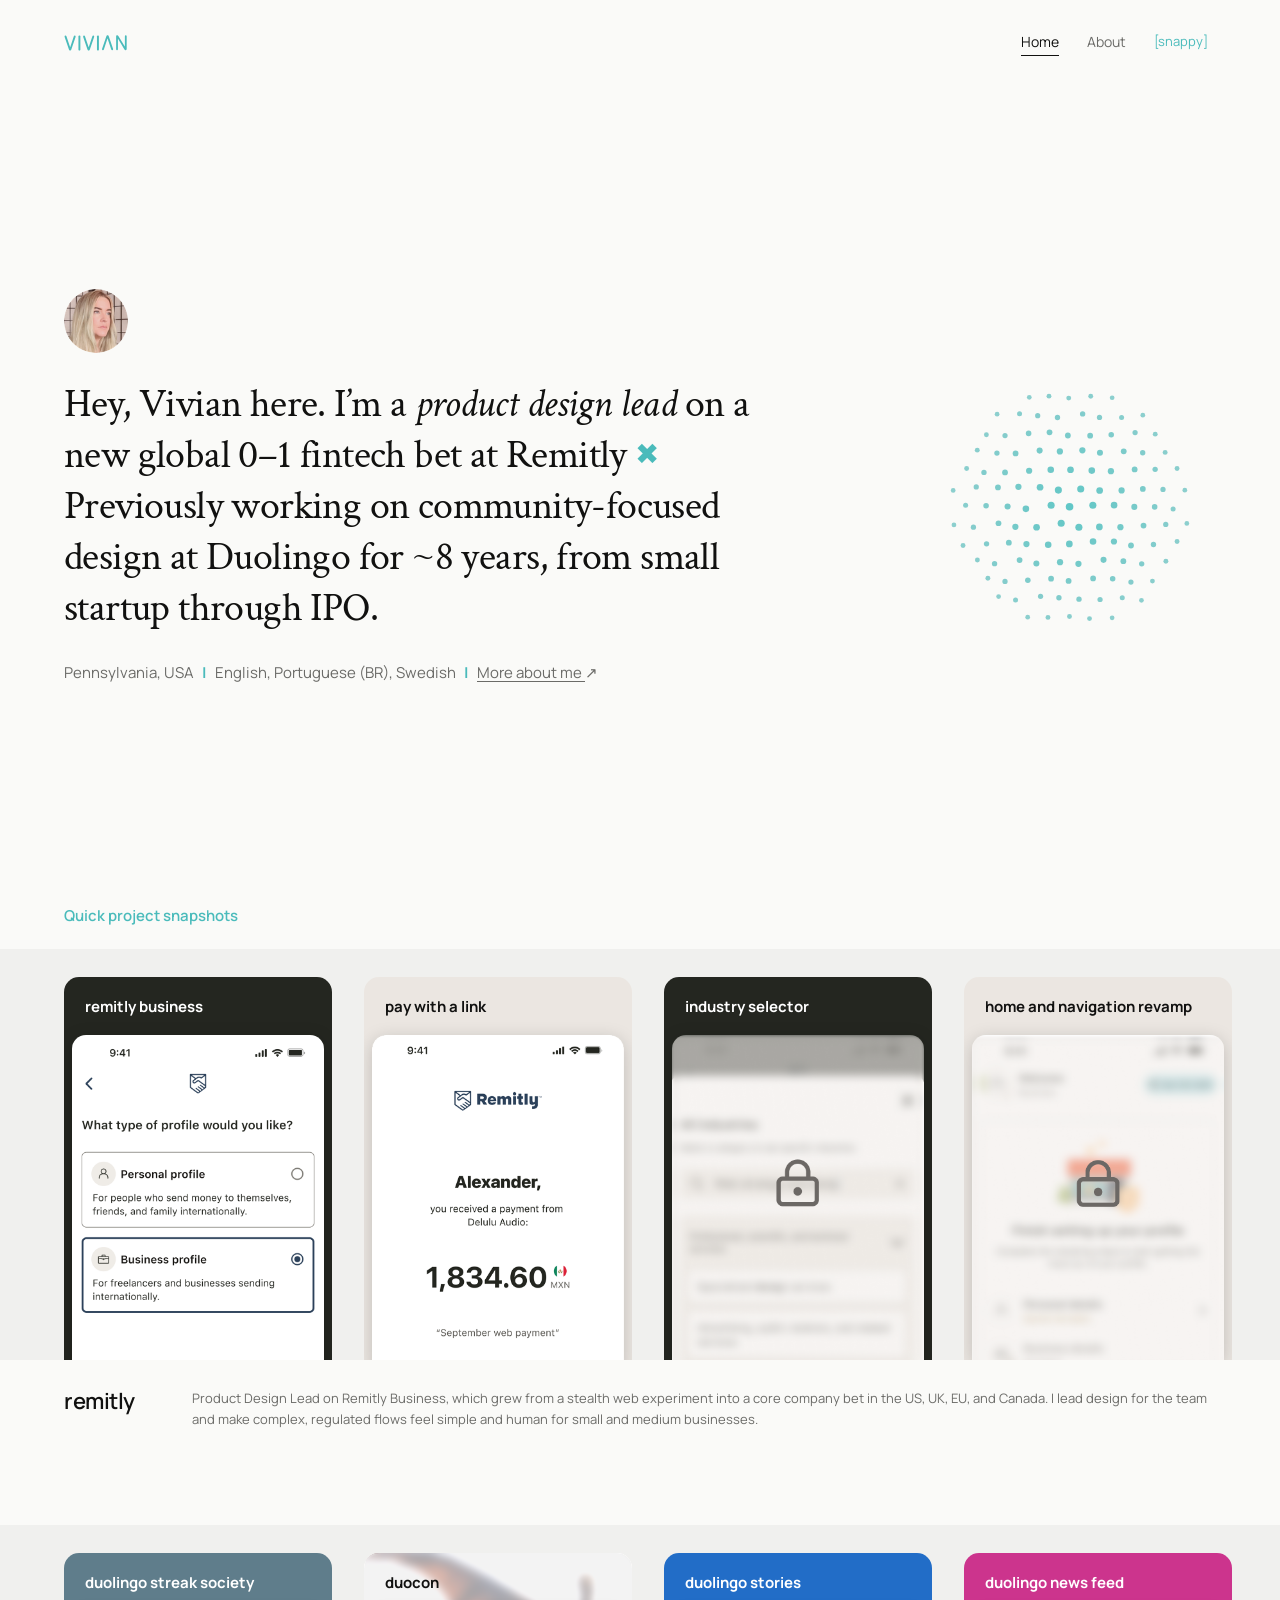
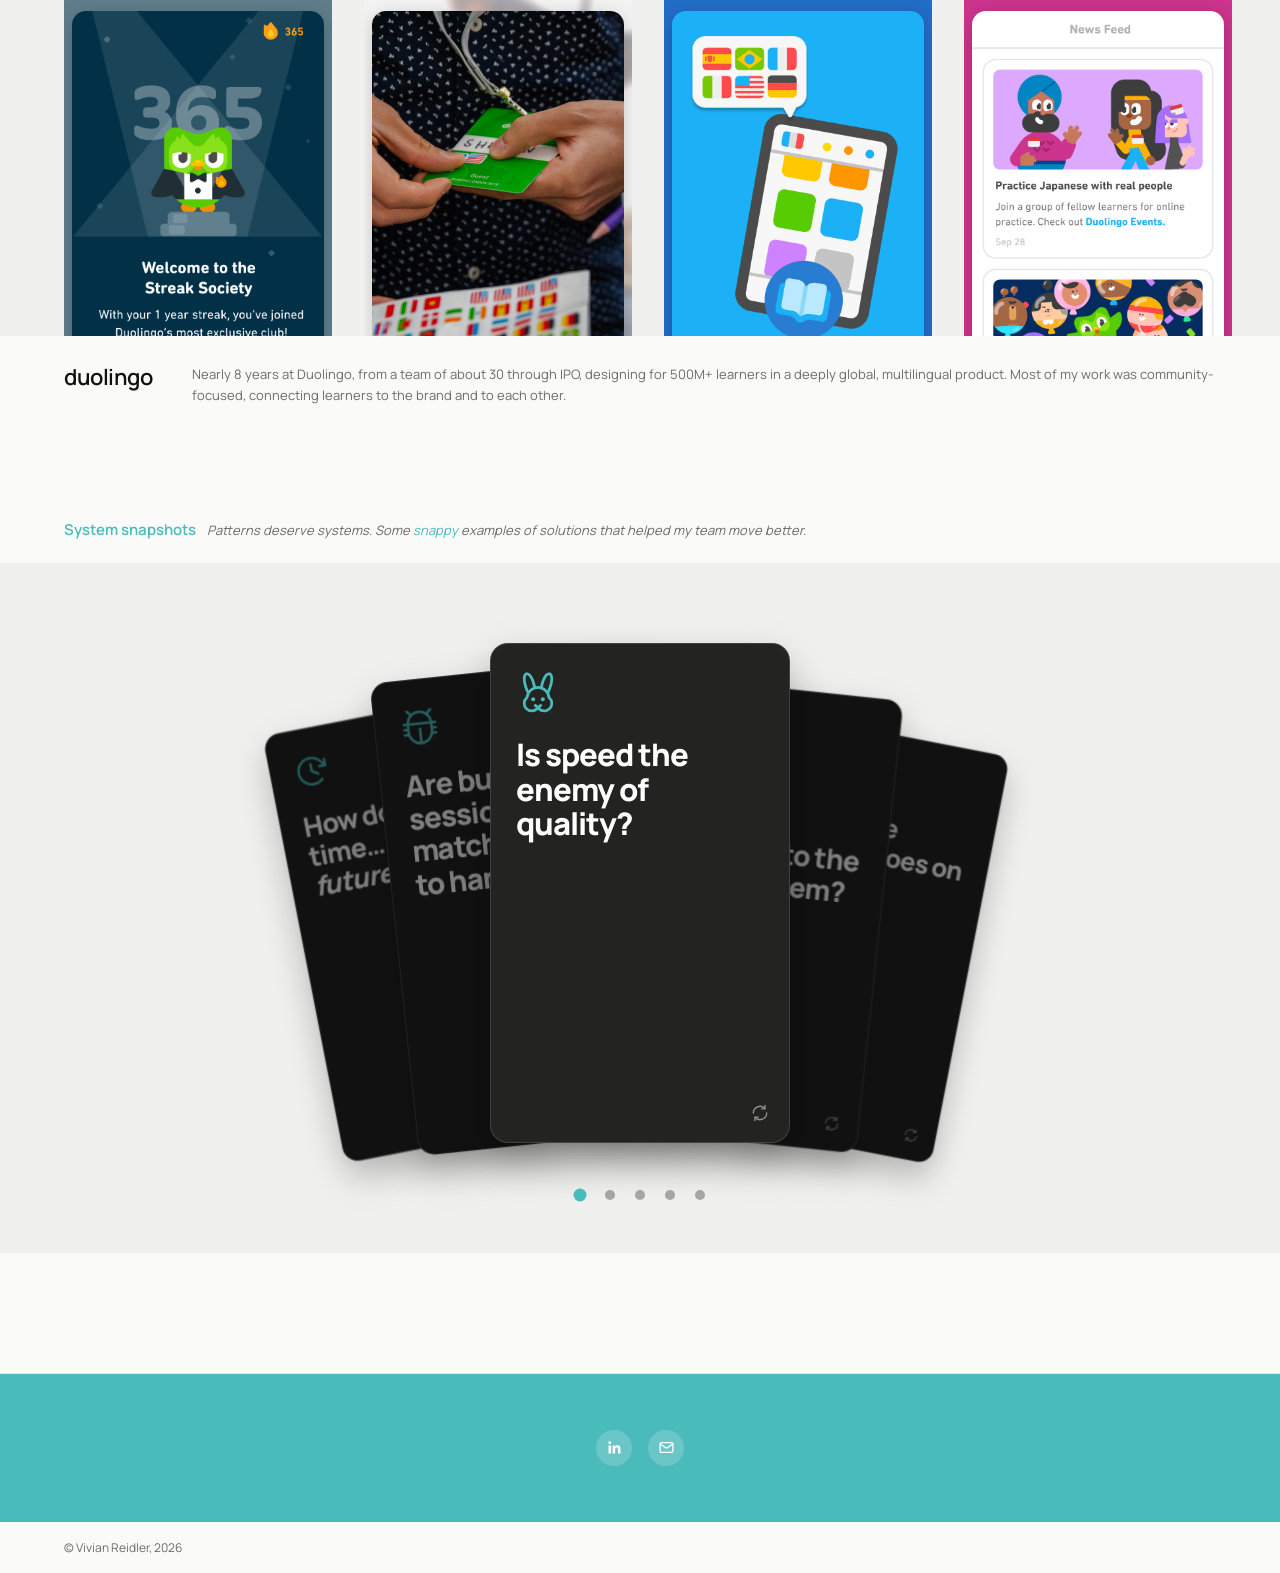
==== commit fc332e31: "System snapshots: five cards with icons, Zen row layout, dots; Manrope site-wide; hamburger menu ico" ====
--- a/index.html
+++ b/index.html
@@ -6,7 +6,7 @@
 <title>Vivian Reidler — Product Designer</title>
 <meta name="description" content="Vivian Reidler — Product Designer. Growth systems for global, high-friction products. Duolingo and Remitly.">
 <link rel="icon" type="image/png" href="/assets/favicon-32.png">
-<link href="https://fonts.googleapis.com/css2?family=Crimson+Text:ital,wght@0,400;0,600;1,400;1,600&family=Inter:wght@300;400;500;600;700&display=swap" rel="stylesheet">
+<link href="https://fonts.googleapis.com/css2?family=Crimson+Text:ital,wght@0,400;0,600;1,400;1,600&family=Manrope:wght@300;400;500;600;700;800&display=swap" rel="stylesheet">
 <link rel="stylesheet" href="/assets/css/style.css">
 <link rel="stylesheet" href="/assets/css/home-v2.css">
 <link rel="stylesheet" href="/assets/css/draft-serif.css">
@@ -92,7 +92,7 @@
      doesn't open at all. -->
 <div class="d-snapshots-band d-work">
 <div class="d-snapshots-title">
-  <p><strong>Quick project snapshots</strong> <em id="moodTagline">For fans of brevity, the gift brought to us by the elevator</em></p>
+  <p><strong>Quick project snapshots</strong> <em id="moodTagline" hidden>For fans of brevity, the gift brought to us by the elevator</em></p>
 </div>
 
 <section class="d-company" aria-label="Remitly">
@@ -242,7 +242,7 @@
      the div below. -->
 <div class="d-snapshots-band d-work d-systems" id="systemSnapshots">
 <div class="d-snapshots-title">
-  <p><strong>System snapshots</strong> <em data-snappy="Patterns deserve systems" data-zen="Once for the problem, and once for the pattern that keeps making it.">Patterns deserve systems</em></p>
+  <p><strong>System snapshots</strong> <em>Patterns deserve systems. Some <button class="d-mood-inline" type="button" aria-label="Cycle mood, currently snappy">snappy</button> examples of solutions that helped my team move better.</em></p>
 </div>
 
 <section class="sys-company" aria-label="System snapshots">
@@ -252,42 +252,63 @@
        backs carry the mechanism description only. -->
   <div class="sys-strip">
     <div class="sys-stage" role="group" aria-label="System snapshot cards">
-      <div class="sys-card sys-gate" data-slot="0" tabindex="0" role="button" data-line="Engineers shipped front-end changes without design. Now they don&rsquo;t." data-note="A required design check before any front-end change, bug fix, or feature ships. Engineers run a Claude design-parity skill themselves, so quality holds even when I&rsquo;m not in the room.">
-        <div class="sys-float"><div class="sys-inner">
-          <div class="sys-face sys-front">
-            <p class="sys-line">Engineers shipped front-end changes without design. Now they don&rsquo;t.</p>
-            <svg class="sys-flip-icon" viewBox="0 0 24 24" fill="none" stroke="currentColor" stroke-width="1.6" stroke-linecap="round" stroke-linejoin="round" aria-hidden="true"><path d="M20 12a8 8 0 0 1-14 5.3M4 12a8 8 0 0 1 14-5.3"/><path d="M18 3v4h-4M6 21v-4h4"/></svg>
-          </div>
-          <div class="sys-face sys-back">
-            <p class="sys-title">design review gate</p>
-            <p class="sys-note">A required design check before any front-end change, bug fix, or feature ships. Engineers run a Claude design-parity skill themselves, so quality holds even when I&rsquo;m not in the room.</p>
-            <svg class="sys-flip-icon" viewBox="0 0 24 24" fill="none" stroke="currentColor" stroke-width="1.6" stroke-linecap="round" stroke-linejoin="round" aria-hidden="true"><path d="M20 12a8 8 0 0 1-14 5.3M4 12a8 8 0 0 1 14-5.3"/><path d="M18 3v4h-4M6 21v-4h4"/></svg>
-          </div>
-        </div></div>
-      </div>
-      <div class="sys-card sys-patterns" data-slot="1" tabindex="0" role="button" data-line="I built the first country&rsquo;s flow for every country after it." data-note="I built our most complex business flow as a component library from day one, so each new country was a variation, not a rebuild. Another designer now leads EU expansion on it independently.">
-        <div class="sys-float"><div class="sys-inner">
-          <div class="sys-face sys-front">
-            <p class="sys-line">I built the first country&rsquo;s flow for every country after it.</p>
-            <svg class="sys-flip-icon" viewBox="0 0 24 24" fill="none" stroke="currentColor" stroke-width="1.6" stroke-linecap="round" stroke-linejoin="round" aria-hidden="true"><path d="M20 12a8 8 0 0 1-14 5.3M4 12a8 8 0 0 1 14-5.3"/><path d="M18 3v4h-4M6 21v-4h4"/></svg>
-          </div>
-          <div class="sys-face sys-back">
-            <p class="sys-title">design system patterns</p>
-            <p class="sys-note">I built our most complex business flow as a component library from day one, so each new country was a variation, not a rebuild. Another designer now leads EU expansion on it independently.</p>
-            <svg class="sys-flip-icon" viewBox="0 0 24 24" fill="none" stroke="currentColor" stroke-width="1.6" stroke-linecap="round" stroke-linejoin="round" aria-hidden="true"><path d="M20 12a8 8 0 0 1-14 5.3M4 12a8 8 0 0 1 14-5.3"/><path d="M18 3v4h-4M6 21v-4h4"/></svg>
-          </div>
-        </div></div>
-      </div>
-      <div class="sys-card sys-alloc" data-slot="2" tabindex="0" role="button" data-line="Staffing ran on guesswork. Now it runs on a model." data-note="A model that updates daily from the engineering roadmap, our staffing plan, and the team&rsquo;s vacation calendar, so no project stalls waiting on design.">
-        <div class="sys-float"><div class="sys-inner">
-          <div class="sys-face sys-front">
-            <p class="sys-line">Staffing ran on guesswork. Now it runs on a model.</p>
-            <svg class="sys-flip-icon" viewBox="0 0 24 24" fill="none" stroke="currentColor" stroke-width="1.6" stroke-linecap="round" stroke-linejoin="round" aria-hidden="true"><path d="M20 12a8 8 0 0 1-14 5.3M4 12a8 8 0 0 1 14-5.3"/><path d="M18 3v4h-4M6 21v-4h4"/></svg>
-          </div>
-          <div class="sys-face sys-back">
-            <p class="sys-title">designer allocation</p>
-            <p class="sys-note">A model that updates daily from the engineering roadmap, our staffing plan, and the team&rsquo;s vacation calendar, so no project stalls waiting on design.</p>
-            <svg class="sys-flip-icon" viewBox="0 0 24 24" fill="none" stroke="currentColor" stroke-width="1.6" stroke-linecap="round" stroke-linejoin="round" aria-hidden="true"><path d="M20 12a8 8 0 0 1-14 5.3M4 12a8 8 0 0 1 14-5.3"/><path d="M18 3v4h-4M6 21v-4h4"/></svg>
+      <div class="sys-card sys-gate" data-title="design review gate" data-slot="0" tabindex="0" role="button" data-line="Is speed the enemy of quality?" data-note="We all want to ship fast, but we cannot let avoidable visual bugs sneak by. A collaboration with the engineering manager established an integrated design check before front-end changes ship, even if they are small bug fixes. Designers cover for each other so we can approve things across time-zones.">
+        <div class="sys-float"><div class="sys-inner">
+          <div class="sys-face sys-front">
+            <span class="sys-icon sys-icon-rabbit" aria-hidden="true"></span>
+            <p class="sys-line">Is speed the enemy of quality?</p>
+            <svg class="sys-flip-icon" viewBox="0 0 24 24" fill="none" stroke="currentColor" stroke-width="1.6" stroke-linecap="round" stroke-linejoin="round" aria-hidden="true"><path d="M20 12a8 8 0 0 1-14 5.3M4 12a8 8 0 0 1 14-5.3"/><path d="M18 3v4h-4M6 21v-4h4"/></svg>
+          </div>
+          <div class="sys-face sys-back">
+            <p class="sys-note">We all want to ship fast, but we cannot let avoidable visual bugs sneak by. A collaboration with the engineering manager established an integrated design check before front-end changes ship, even if they are small bug fixes. <span class="sys-hl">Designers cover for each other so we can approve things across time-zones.</span></p>
+          </div>
+        </div></div>
+      </div>
+      <div class="sys-card sys-bash" data-title="bug bashing" data-slot="1" tabindex="0" role="button" data-line="Are bug bashing sessions for matching code to handoff?" data-note="Some pods used to get stuck on the first few screens in QA sessions because production did not match the designed work. Engineers now run an AI design parity tool themselves before bug bashing sessions so the sessions are used more productively, and quality is a starting point that can still hold if a designer isn&rsquo;t in the room.">
+        <div class="sys-float"><div class="sys-inner">
+          <div class="sys-face sys-front">
+            <span class="sys-icon sys-icon-bug" aria-hidden="true"></span>
+            <p class="sys-line">Are bug bashing sessions for matching code to handoff?</p>
+            <svg class="sys-flip-icon" viewBox="0 0 24 24" fill="none" stroke="currentColor" stroke-width="1.6" stroke-linecap="round" stroke-linejoin="round" aria-hidden="true"><path d="M20 12a8 8 0 0 1-14 5.3M4 12a8 8 0 0 1 14-5.3"/><path d="M18 3v4h-4M6 21v-4h4"/></svg>
+          </div>
+          <div class="sys-face sys-back">
+            <p class="sys-note">Some pods used to get stuck on the first few screens in QA sessions because production did not match the designed work. Engineers now run an AI design parity tool themselves before bug bashing sessions so the sessions are used more productively, and <span class="sys-hl">quality is a starting point that can still hold if a designer isn&rsquo;t in the room.</span></p>
+          </div>
+        </div></div>
+      </div>
+      <div class="sys-card sys-contribute" data-title="design system contributions" data-slot="2" tabindex="0" role="button" data-line="Can a new initiative contribute to the Design System?" data-note="Close collaboration with the Design Systems team has made the process easy for our team to improve, suggest, and add new patterns that designers across the entire company can benefit from.">
+        <div class="sys-float"><div class="sys-inner">
+          <div class="sys-face sys-front">
+            <span class="sys-icon sys-icon-lego" aria-hidden="true"></span>
+            <p class="sys-line">Can a new initiative contribute to the Design System?</p>
+            <svg class="sys-flip-icon" viewBox="0 0 24 24" fill="none" stroke="currentColor" stroke-width="1.6" stroke-linecap="round" stroke-linejoin="round" aria-hidden="true"><path d="M20 12a8 8 0 0 1-14 5.3M4 12a8 8 0 0 1 14-5.3"/><path d="M18 3v4h-4M6 21v-4h4"/></svg>
+          </div>
+          <div class="sys-face sys-back">
+            <p class="sys-note"><span class="sys-hl">Close collaboration with the Design Systems team</span> has made the process easy for our team to improve, suggest, and add new patterns that designers across the entire company can benefit from.</p>
+          </div>
+        </div></div>
+      </div>
+      <div class="sys-card sys-patterns" data-title="design system patterns" data-slot="1" tabindex="0" role="button" data-line="How do you save time… in the future?" data-note="I built our most complex business flow as a component library from day one, so another designer now leads EU expansion on it independently. Each new country is a variation of the original.">
+        <div class="sys-float"><div class="sys-inner">
+          <div class="sys-face sys-front">
+            <span class="sys-icon sys-icon-clock" aria-hidden="true"></span>
+            <p class="sys-line">How do you save time&hellip; <em>in the future</em>?</p>
+            <svg class="sys-flip-icon" viewBox="0 0 24 24" fill="none" stroke="currentColor" stroke-width="1.6" stroke-linecap="round" stroke-linejoin="round" aria-hidden="true"><path d="M20 12a8 8 0 0 1-14 5.3M4 12a8 8 0 0 1 14-5.3"/><path d="M18 3v4h-4M6 21v-4h4"/></svg>
+          </div>
+          <div class="sys-face sys-back">
+            <p class="sys-note">I built our most complex business flow as a component library from day one, so another designer now leads EU expansion on it independently. <span class="sys-hl">Each new country is a variation of the original.</span></p>
+          </div>
+        </div></div>
+      </div>
+      <div class="sys-card sys-alloc" data-title="designer allocation" data-slot="2" tabindex="0" role="button" data-line="What if the designer goes on vacation?" data-note="Our team has about one product designer per pod, which poses a blocking risk when working on tight launch cycles on a fast-moving product. With a new system in place based on engineering roadmaps, a staffing plan, the team&rsquo;s vacation calendar, and some Slack tricks, letting things run so people can chill.">
+        <div class="sys-float"><div class="sys-inner">
+          <div class="sys-face sys-front">
+            <span class="sys-icon sys-icon-island" aria-hidden="true"></span>
+            <p class="sys-line">What if the designer goes on vacation?</p>
+            <svg class="sys-flip-icon" viewBox="0 0 24 24" fill="none" stroke="currentColor" stroke-width="1.6" stroke-linecap="round" stroke-linejoin="round" aria-hidden="true"><path d="M20 12a8 8 0 0 1-14 5.3M4 12a8 8 0 0 1 14-5.3"/><path d="M18 3v4h-4M6 21v-4h4"/></svg>
+          </div>
+          <div class="sys-face sys-back">
+            <p class="sys-note">Our team has about one product designer per pod, which poses a blocking risk when working on tight launch cycles on a fast-moving product. With a new system in place based on engineering roadmaps, a staffing plan, the team&rsquo;s vacation calendar, and some Slack tricks, <span class="sys-hl">letting things run so people can chill.</span></p>
           </div>
         </div></div>
       </div>
--- a/assets/css/style.css
+++ b/assets/css/style.css
@@ -40,7 +40,7 @@
 
 body {
   overflow-x: hidden;
-  font-family: 'Inter', -apple-system, BlinkMacSystemFont, sans-serif;
+  font-family: Manrope, -apple-system, BlinkMacSystemFont, "Segoe UI", Roboto, Oxygen, Ubuntu, Cantarell, "Open Sans", "Helvetica Neue", sans-serif;
   background: var(--white);
   color: var(--black);
   font-size: 16px;
@@ -52,9 +52,9 @@
    instead of the page's; make them inherit like everything else. */
 button, input, select, textarea { font-family: inherit; }
 
-/* Site type pair: Crimson Text for headings, Inter for everything else. */
+/* Manrope everywhere; only the hero headlines (home, About, case studies) stay in Crimson Text. */
 h1, h2, h3, h4 {
-  font-family: 'Crimson Text', Georgia, serif;
+  font-family: Manrope, -apple-system, BlinkMacSystemFont, "Segoe UI", Roboto, Oxygen, Ubuntu, Cantarell, "Open Sans", "Helvetica Neue", sans-serif;
   font-weight: 600;
   letter-spacing: -0.02em;
   color: var(--black);
@@ -127,22 +127,30 @@
   }
   nav .nav-toggle:focus { outline: none; }
   nav .nav-toggle:focus-visible { outline: 2px solid var(--accent); outline-offset: 2px; border-radius: 4px; }
-  /* A plus that spins a turn and three-eighths into an X when the menu
-     opens (and back when it closes). Drawn as two rounded bars on the
-     first span, in the nav's text color; the second span isn't needed. */
-  .nav-toggle-burger {
-    position: absolute; top: 50%; left: 50%; width: 20px; height: 20px;
-    margin: -10px 0 0 -10px;
-    transition: transform 0.5s cubic-bezier(0.65, 0, 0.35, 1);
-  }
+  /* Two layers share the button. .nav-toggle-close is the hamburger
+     icon (icons/hamburger.svg, tinted to the nav's text color, 24px); the
+     burger span is an X drawn as two rounded bars. Opening the menu spins
+     the icon away while the X spins in, and closing reverses it. */
+  .nav-toggle-close, .nav-toggle-burger {
+    position: absolute; top: 50%; left: 50%; width: 24px; height: 24px;
+    margin: -12px 0 0 -12px;
+    transition: transform 0.45s cubic-bezier(0.65, 0, 0.35, 1), opacity 0.3s ease;
+  }
+  .nav-toggle-close {
+    background: currentColor;
+    -webkit-mask: url('../images/icons/hamburger.svg') center / contain no-repeat;
+    mask: url('../images/icons/hamburger.svg') center / contain no-repeat;
+  }
+  .nav-toggle-burger { opacity: 0; transform: rotate(-90deg) scale(0.5); }
   .nav-toggle-burger::before, .nav-toggle-burger::after {
     content: ''; position: absolute; left: 50%; top: 50%;
     width: 18px; height: 2px; margin: -1px 0 0 -9px;
     border-radius: 1px; background: currentColor;
   }
-  .nav-toggle-burger::after { transform: rotate(90deg); }
-  .nav-toggle-close { display: none; }
-  .is-menu-open .nav-toggle-burger { transform: rotate(135deg); }
+  .nav-toggle-burger::before { transform: rotate(45deg); }
+  .nav-toggle-burger::after { transform: rotate(-45deg); }
+  .is-menu-open .nav-toggle-close { opacity: 0; transform: rotate(90deg) scale(0.5); }
+  .is-menu-open .nav-toggle-burger { opacity: 1; transform: none; }
 
   /* The panel drops down from under the nav bar, full width. Closed it's
      visibility:hidden (after the fade finishes), which also takes its
--- a/assets/css/draft-serif.css
+++ b/assets/css/draft-serif.css
@@ -12,7 +12,7 @@
    ============================================================ */
 
 body.draft-hero {
-  font-family: 'Inter', -apple-system, BlinkMacSystemFont, sans-serif;
+  font-family: Manrope, -apple-system, BlinkMacSystemFont, "Segoe UI", Roboto, Oxygen, Ubuntu, Cantarell, "Open Sans", "Helvetica Neue", sans-serif;
 }
 
 /* ---------- NAV ---------- */
@@ -241,10 +241,11 @@
   padding: 28px 24px 56px var(--band-inset);
   max-width: calc(var(--band-inset) + 1176px);
 }
-/* Same serif as the hero headline. The negative top margin lifts its
-   larger x-height so its first line sits level with the paragraph's. */
+
+/* Extra air under Remitly's text, before the Duolingo cards begin. */
+.d-company[aria-label="Remitly"] .d-company-info { padding-bottom: 96px; }
 .d-company-name {
-  flex: 0 0 104px; margin: -4px 0 0; font-family: 'Crimson Text', Georgia, serif;
+  flex: 0 0 104px; margin: 0; font-family: Manrope, -apple-system, BlinkMacSystemFont, "Segoe UI", Roboto, Oxygen, Ubuntu, Cantarell, "Open Sans", "Helvetica Neue", sans-serif;
   font-size: 22px; font-weight: 600; line-height: 1.2; color: var(--black);
   text-transform: lowercase;
 }
@@ -317,6 +318,7 @@
   .d-snapshots-band .v2-section-head .v2-accent-divider { display: none; }
   /* Name stacks above its paragraph; the tagline drops under the title. */
   .d-company-info { flex-direction: column; gap: 6px; padding-bottom: 44px; }
+  .d-company[aria-label="Remitly"] .d-company-info { padding-bottom: 72px; }
   .d-company-name { flex-basis: auto; }
   .d-snapshots-title em { display: block; margin-top: 2px; }
   /* At least one full screen tall regardless of the device's actual
@@ -435,10 +437,12 @@
   background: #f0f0ee; padding: 56px 24px 44px; text-align: center; overflow: hidden;
 }
 .sys-stage {
-  --sys-w: 300px; --sys-h: 420px; --sys-fan: 136px;
+  font-family: Manrope, -apple-system, BlinkMacSystemFont, "Segoe UI", Roboto, Oxygen, Ubuntu, Cantarell, "Open Sans", "Helvetica Neue", sans-serif;
+  --sys-w: 300px; --sys-h: 500px; --sys-fan: 104px;
   position: relative; margin: 0 auto;
-  width: calc(var(--sys-w) + var(--sys-fan) * 2 + 24px);
+  width: calc(var(--sys-w) + var(--sys-fan) * 4 + 24px);
   max-width: 100%; height: calc(var(--sys-h) + 72px);
+  container-type: inline-size; /* lets Zen's row measure itself in cqw */
 }
 .sys-card {
   --tx: 0px; --ty: 0px; --rot: 0deg; --sc: 1;
@@ -453,9 +457,19 @@
   -webkit-user-select: none; user-select: none;
 }
 .sys-card.is-dragging { transition: none; cursor: grabbing; }
-.sys-card[data-slot="0"] { z-index: 3; }
-.sys-card[data-slot="1"] { z-index: 2; --tx: calc(var(--sys-fan) * -1); --ty: 12px; --rot: -6deg; --sc: 0.95; }
-.sys-card[data-slot="2"] { z-index: 1; --tx: var(--sys-fan); --ty: 20px; --rot: 6deg; --sc: 0.91; }
+.sys-card[data-slot="0"] { z-index: 5; }
+/* The other four fan out either side of the front card, each one further
+   back, lower and more tilted. */
+.sys-card[data-slot="1"] { z-index: 4; --tx: calc(var(--sys-fan) * -1); --ty: 12px; --rot: -6deg; --sc: 0.95; }
+.sys-card[data-slot="2"] { z-index: 3; --tx: var(--sys-fan); --ty: 20px; --rot: 6deg; --sc: 0.91; }
+.sys-card[data-slot="3"] { z-index: 2; --tx: calc(var(--sys-fan) * -2); --ty: 32px; --rot: -11deg; --sc: 0.87; }
+.sys-card[data-slot="4"] { z-index: 1; --tx: calc(var(--sys-fan) * 2); --ty: 44px; --rot: 11deg; --sc: 0.83; }
+/* Any further cards wait out of sight behind the stack. */
+.sys-card[data-slot="5"], .sys-card[data-slot="6"] {
+  z-index: 0; --tx: 0px; --ty: 26px; --rot: 0deg; --sc: 0.8;
+  opacity: 0; visibility: hidden; pointer-events: none;
+  transition: transform 0.75s cubic-bezier(0.16, 1, 0.3, 1), opacity 0.6s ease, visibility 0s linear 0.6s;
+}
 /* Only the front card reacts to hover (a little lift); the ones behind
    stay put. */
 .sys-card[data-slot="0"]:hover { --ty: -6px; }
@@ -467,6 +481,8 @@
 }
 .sys-card:nth-child(2) .sys-float { animation-duration: 7.2s; animation-delay: -2.4s; }
 .sys-card:nth-child(3) .sys-float { animation-duration: 6.6s; animation-delay: -4.1s; }
+.sys-card:nth-child(4) .sys-float { animation-duration: 7.8s; animation-delay: -1.3s; }
+.sys-card:nth-child(5) .sys-float { animation-duration: 6.9s; animation-delay: -5.2s; }
 @keyframes sys-bob {
   from { transform: translateY(0); }
   to   { transform: translateY(-9px); }
@@ -505,19 +521,32 @@
   background: rgba(0, 0, 0, 0.5); opacity: 0; transition: opacity 0.6s ease;
 }
 .sys-card[data-slot="1"] .sys-face::after,
-.sys-card[data-slot="2"] .sys-face::after { opacity: 1; }
+.sys-card[data-slot="2"] .sys-face::after,
+.sys-card[data-slot="3"] .sys-face::after,
+.sys-card[data-slot="4"] .sys-face::after { opacity: 1; }
 
 .sys-title { margin: 0; }
 /* The front is one line, set big and bold: it's the whole front. */
 .sys-front .sys-line {
   margin: 0; font-weight: 800; font-size: 31px; line-height: 1.12; letter-spacing: -0.032em;
 }
+.sys-icon {
+  display: block; width: 44px; height: 44px; margin-bottom: 22px; background: var(--accent);
+  -webkit-mask: var(--icon) center / contain no-repeat; mask: var(--icon) center / contain no-repeat;
+}
+.sys-face:has(> .sys-icon)::before { display: none; } /* the icon takes the bar's place */
+.sys-icon-rabbit { --icon: url('../images/icons/rabbit.svg'); }
+.sys-icon-clock { --icon: url('../images/icons/clock-clockwise.svg'); }
+.sys-icon-bug { --icon: url('../images/icons/bug-beetle.svg'); }
+.sys-icon-lego { --icon: url('../images/icons/lego.svg'); }
+.sys-icon-island { --icon: url('../images/icons/island.svg'); }
+.sys-back .sys-hl { color: var(--accent); }
 .sys-back .sys-title {
   font-weight: 700; font-size: 12px; line-height: 1.3; letter-spacing: 0.14em;
   text-transform: uppercase; color: var(--gray-mid);
 }
 .sys-back .sys-note {
-  margin: 16px 0 0; font-weight: 700; font-size: 18px; line-height: 1.4; letter-spacing: -0.015em;
+  margin: 16px 0 0; font-weight: 600; font-size: 14pt; line-height: 1.4; letter-spacing: -0.015em;
 }
 .sys-flip-icon {
   position: absolute; right: 20px; bottom: 20px; width: 20px; height: 20px; opacity: 0.5;
@@ -527,7 +556,7 @@
 
 @media (max-width: 640px) {
   .sys-strip { padding: 40px 16px 32px; }
-  .sys-stage { --sys-w: min(66vw, 270px); --sys-h: calc(var(--sys-w) * 1.4); --sys-fan: 34px; }
+  .sys-stage { --sys-w: min(66vw, 270px); --sys-h: calc(var(--sys-w) * 1.6); --sys-fan: 30px; }
   .sys-face { padding: 22px 20px 20px; }
   .sys-face::before { margin-bottom: 16px; }
   .sys-front .sys-line { font-size: 25px; }
@@ -542,3 +571,64 @@
    heading below it. Scoped to that band, so the spacing between the
    company sections (and above the footer) is unchanged. */
 .d-snapshots-band.d-work.d-systems { padding-top: 56px; }
+
+/* Taglines under the section headings are parked for now: they carry
+   `hidden` in index.html, and this keeps them off despite their display rule. */
+.d-snapshots-title em[hidden] { display: none; }
+
+/* The mood word inside the System snapshots subheader: same accent color
+   as the nav's [snappy] label, and it cycles the mood the same way. */
+.d-mood-inline {
+  display: inline; padding: 0; border: none; background: none;
+  font: inherit; color: var(--accent); cursor: pointer; text-align: left;
+  -webkit-user-select: none; user-select: none; transition: opacity 0.15s ease;
+}
+.d-mood-inline:hover { opacity: 0.7; }
+.d-mood-inline:focus { outline: none; }
+.d-mood-inline:focus-visible { outline: 2px solid var(--accent); outline-offset: 2px; border-radius: 2px; }
+
+/* Carousel dots under the stack: one per card, the front (or, in Zen, the
+   last-picked) one lit in the accent color. They're real buttons, so
+   tapping one brings that card up. The button is a roomy 28px tap target
+   with the visible dot drawn inside it. */
+.sys-dots { display: flex; justify-content: center; gap: 2px; margin: -10px 0 0; position: relative; z-index: 6; }
+.sys-dot {
+  position: relative; width: 28px; height: 28px; padding: 0; border: none; background: none;
+  cursor: pointer; -webkit-tap-highlight-color: transparent;
+}
+.sys-dot::before {
+  content: ''; position: absolute; left: 50%; top: 50%; width: 10px; height: 10px; margin: -5px 0 0 -5px;
+  border-radius: 50%; background: rgba(0, 0, 0, 0.3);
+  transition: background 0.3s ease, transform 0.3s ease;
+}
+.sys-dot.is-active::before { background: var(--accent); transform: scale(1.3); }
+.sys-dot:focus { outline: none; }
+.sys-dot:focus-visible { outline: 2px solid var(--accent); outline-offset: 3px; }
+
+/* ---------- ZEN: the same cards in a straight, still row ----------
+   In Zen the fan lays out flat across the same width the text above uses
+   (min(100%, 1152px) inside the strip's padding lines up with
+   --band-inset). Cards sit upright, evenly spaced from the left edge to
+   the right, and overlap when they don't all fit. They don't bob or lift,
+   and each flips where it stands. The last one tapped is raised above the
+   others (system-stack.js sets its z-index) and stays there, even after
+   it's turned back over; the first tap lifts a card, the second turns it. --i is each card's place in the row. */
+.sys-card:nth-child(1) { --i: 0; }
+.sys-card:nth-child(2) { --i: 1; }
+.sys-card:nth-child(3) { --i: 2; }
+.sys-card:nth-child(4) { --i: 3; }
+.sys-card:nth-child(5) { --i: 4; }
+body[data-mood="zen"] .sys-stage { width: min(100%, 1152px); }
+body[data-mood="zen"] .sys-card,
+body[data-mood="zen"] .sys-card[data-slot] {
+  --tx: calc(var(--i) * ((100cqw - var(--sys-w)) / 4) - 50cqw + var(--sys-w) / 2);
+  --ty: 0px; --rot: 0deg; --sc: 1;
+  z-index: calc(var(--i) + 1);
+  opacity: 1; visibility: visible; pointer-events: auto;
+}
+body[data-mood="zen"] .sys-card[data-slot]:hover { --ty: 0px; }
+body[data-mood="zen"] .sys-float { animation: none; }
+body[data-mood="zen"] .sys-card[data-slot] .sys-face::after { opacity: 0; }
+/* Once a card has been picked, the others dim a touch. */
+body[data-mood="zen"] .sys-stage.has-pick .sys-card[data-slot]:not(.is-top) .sys-face::after { opacity: 0.4; }
+body[data-mood="zen"] .sys-card:hover .sys-flip-icon { opacity: 0.95; transform: rotate(90deg); }
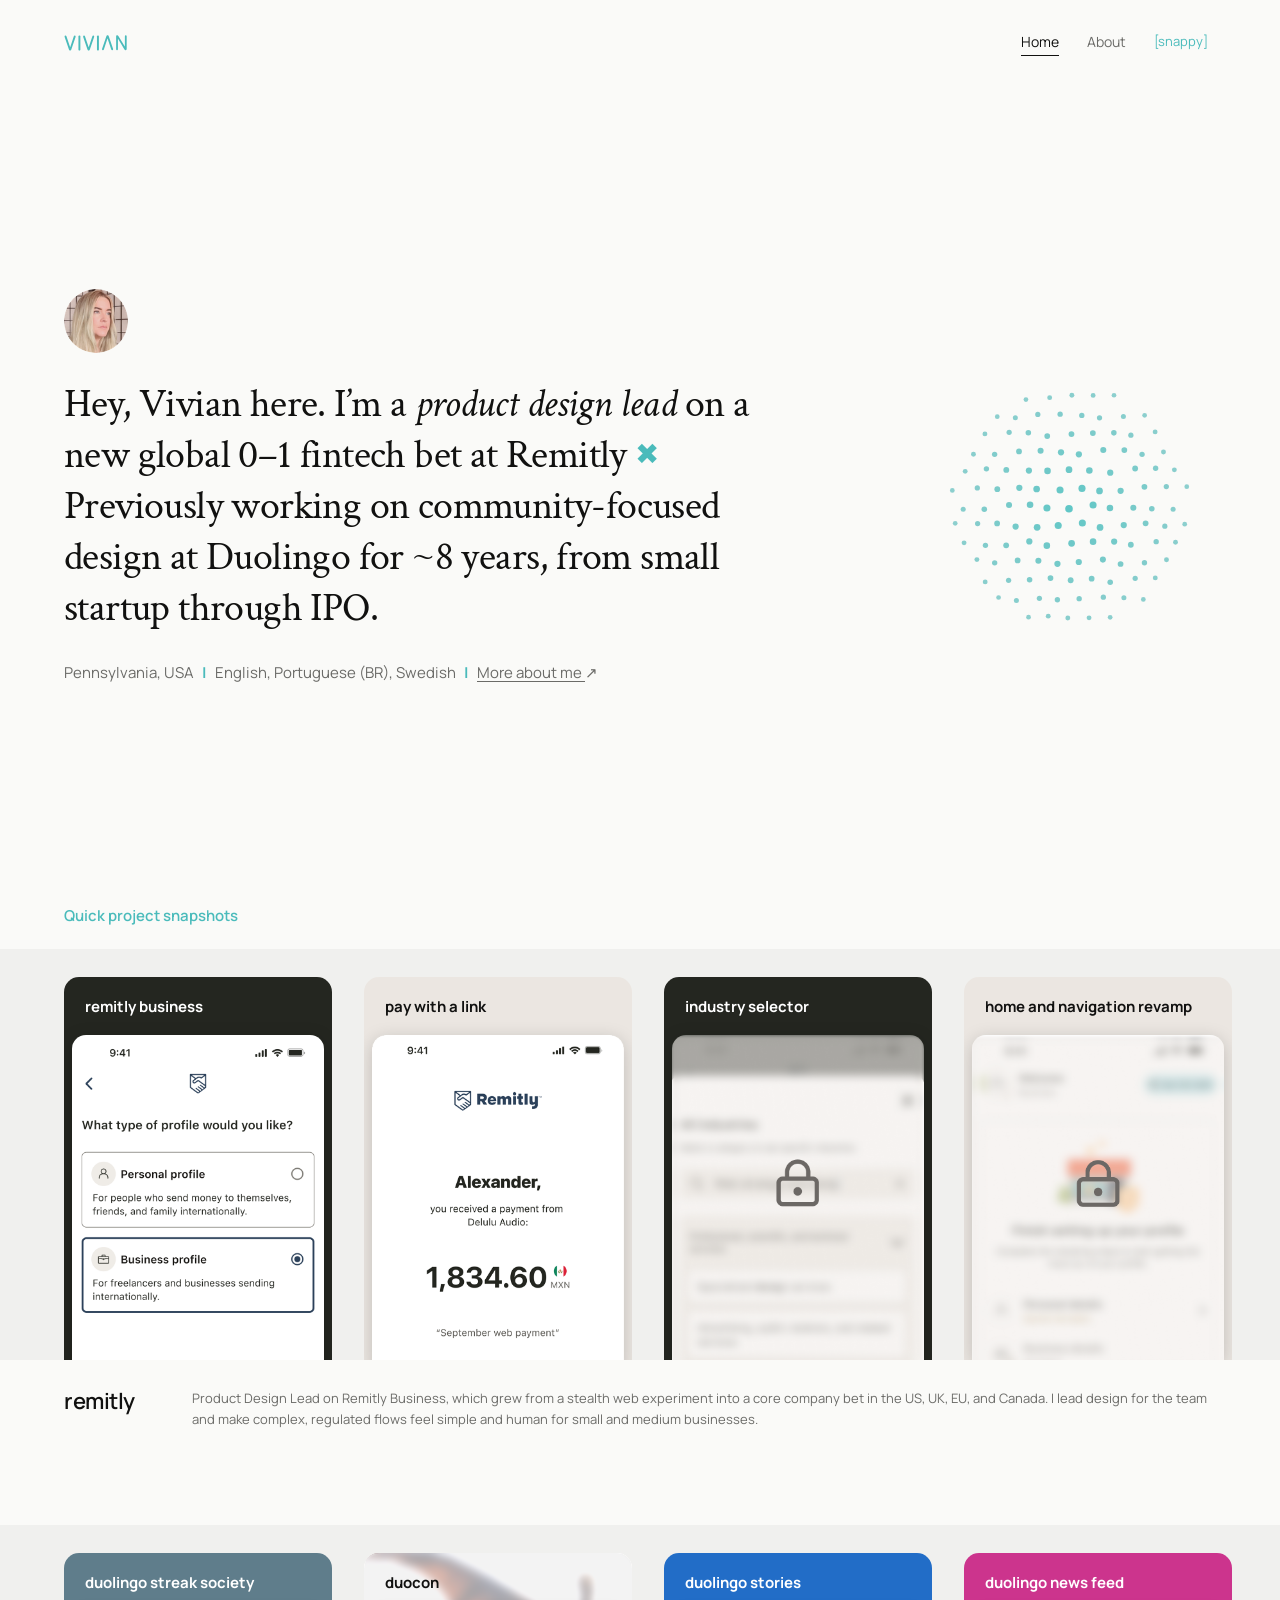
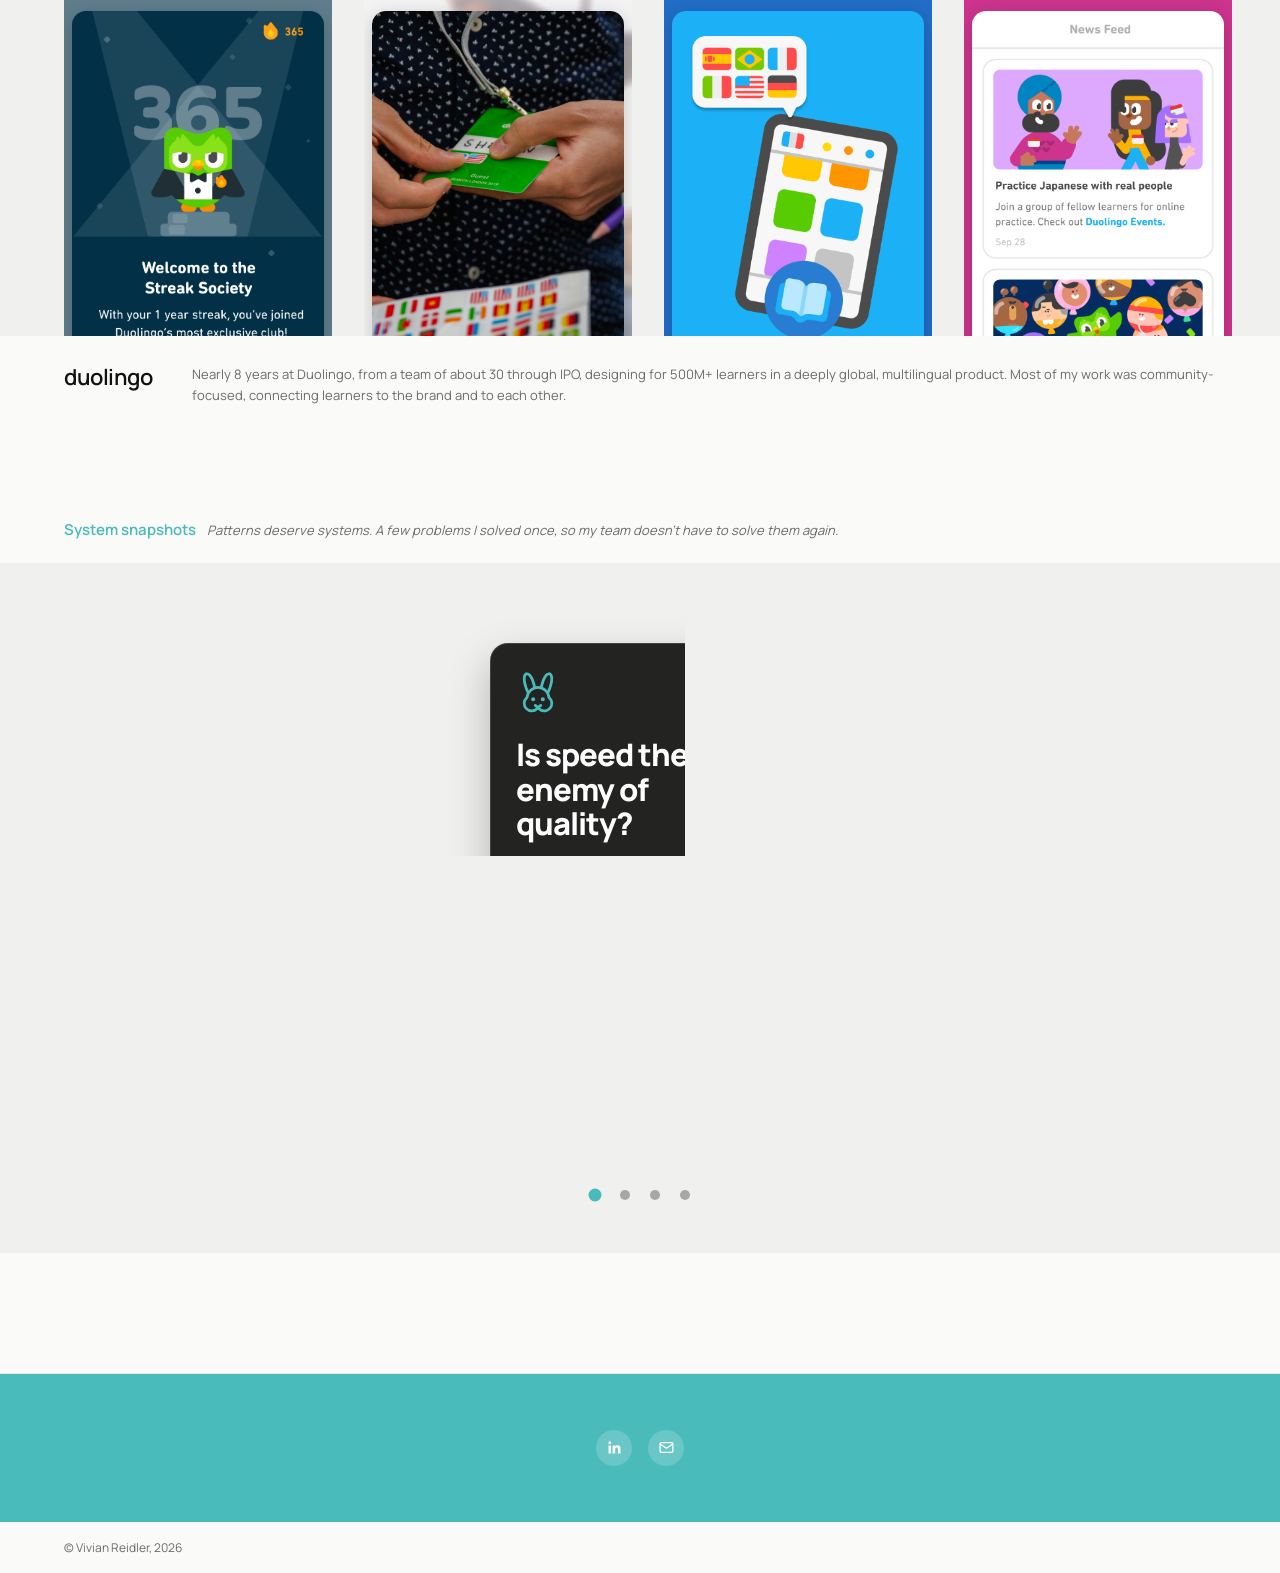
==== commit 04290dd4: "System snapshots: four cards from copy v2, new subhead, tighter fan; stat columns aligned on Duocon," ====
--- a/index.html
+++ b/index.html
@@ -242,7 +242,7 @@
      the div below. -->
 <div class="d-snapshots-band d-work d-systems" id="systemSnapshots">
 <div class="d-snapshots-title">
-  <p><strong>System snapshots</strong> <em>Patterns deserve systems. Some <button class="d-mood-inline" type="button" aria-label="Cycle mood, currently snappy">snappy</button> examples of solutions that helped my team move better.</em></p>
+  <p><strong>System snapshots</strong> <em>Patterns deserve systems. A few problems I solved once, so my team doesn&rsquo;t have to solve them again.</em></p>
 </div>
 
 <section class="sys-company" aria-label="System snapshots">
@@ -252,7 +252,7 @@
        backs carry the mechanism description only. -->
   <div class="sys-strip">
     <div class="sys-stage" role="group" aria-label="System snapshot cards">
-      <div class="sys-card sys-gate" data-title="design review gate" data-slot="0" tabindex="0" role="button" data-line="Is speed the enemy of quality?" data-note="We all want to ship fast, but we cannot let avoidable visual bugs sneak by. A collaboration with the engineering manager established an integrated design check before front-end changes ship, even if they are small bug fixes. Designers cover for each other so we can approve things across time-zones.">
+      <div class="sys-card sys-gate" data-title="design review gate" data-slot="0" tabindex="0" role="button" data-line="Is speed the enemy of quality?" data-note="Not if quality is built in. With our engineering manager, I set up a design check before any front-end change ships, even small fixes, with designers covering for each other across time zones. Engineers now run an AI design-parity tool themselves before bug bashes, so quality holds even when a designer isn&rsquo;t in the room.">
         <div class="sys-float"><div class="sys-inner">
           <div class="sys-face sys-front">
             <span class="sys-icon sys-icon-rabbit" aria-hidden="true"></span>
@@ -260,19 +260,19 @@
             <svg class="sys-flip-icon" viewBox="0 0 24 24" fill="none" stroke="currentColor" stroke-width="1.6" stroke-linecap="round" stroke-linejoin="round" aria-hidden="true"><path d="M20 12a8 8 0 0 1-14 5.3M4 12a8 8 0 0 1 14-5.3"/><path d="M18 3v4h-4M6 21v-4h4"/></svg>
           </div>
           <div class="sys-face sys-back">
-            <p class="sys-note">We all want to ship fast, but we cannot let avoidable visual bugs sneak by. A collaboration with the engineering manager established an integrated design check before front-end changes ship, even if they are small bug fixes. <span class="sys-hl">Designers cover for each other so we can approve things across time-zones.</span></p>
+            <p class="sys-note">Not if quality is built in. With our engineering manager, I set up a design check before any front-end change ships, even small fixes, with designers covering for each other across time zones. Engineers now run an AI design-parity tool themselves before bug bashes, <span class="sys-hl">so quality holds even when a designer isn&rsquo;t in the room.</span></p>
           </div>
         </div></div>
       </div>
-      <div class="sys-card sys-bash" data-title="bug bashing" data-slot="1" tabindex="0" role="button" data-line="Are bug bashing sessions for matching code to handoff?" data-note="Some pods used to get stuck on the first few screens in QA sessions because production did not match the designed work. Engineers now run an AI design parity tool themselves before bug bashing sessions so the sessions are used more productively, and quality is a starting point that can still hold if a designer isn&rsquo;t in the room.">
+      <div class="sys-card sys-patterns" data-title="designing ahead" data-slot="1" tabindex="0" role="button" data-line="How do you design for countries you haven&rsquo;t launched in yet?" data-note="You build for them on day one. I built our most complex business flow as a component library from the start, so each new country is a variation of the original flow. Another designer now leads EU expansion on it independently.">
         <div class="sys-float"><div class="sys-inner">
           <div class="sys-face sys-front">
-            <span class="sys-icon sys-icon-bug" aria-hidden="true"></span>
-            <p class="sys-line">Are bug bashing sessions for matching code to handoff?</p>
+            <span class="sys-icon sys-icon-clock" aria-hidden="true"></span>
+            <p class="sys-line">How do you design for countries you haven&rsquo;t launched in yet?</p>
             <svg class="sys-flip-icon" viewBox="0 0 24 24" fill="none" stroke="currentColor" stroke-width="1.6" stroke-linecap="round" stroke-linejoin="round" aria-hidden="true"><path d="M20 12a8 8 0 0 1-14 5.3M4 12a8 8 0 0 1 14-5.3"/><path d="M18 3v4h-4M6 21v-4h4"/></svg>
           </div>
           <div class="sys-face sys-back">
-            <p class="sys-note">Some pods used to get stuck on the first few screens in QA sessions because production did not match the designed work. Engineers now run an AI design parity tool themselves before bug bashing sessions so the sessions are used more productively, and <span class="sys-hl">quality is a starting point that can still hold if a designer isn&rsquo;t in the room.</span></p>
+            <p class="sys-note">You build for them on day one. I built our most complex business flow as a component library from the start, so each new country is a variation of the original flow. <span class="sys-hl">Another designer now leads EU expansion on it independently.</span></p>
           </div>
         </div></div>
       </div>
@@ -288,27 +288,15 @@
           </div>
         </div></div>
       </div>
-      <div class="sys-card sys-patterns" data-title="design system patterns" data-slot="1" tabindex="0" role="button" data-line="How do you save time… in the future?" data-note="I built our most complex business flow as a component library from day one, so another designer now leads EU expansion on it independently. Each new country is a variation of the original.">
-        <div class="sys-float"><div class="sys-inner">
-          <div class="sys-face sys-front">
-            <span class="sys-icon sys-icon-clock" aria-hidden="true"></span>
-            <p class="sys-line">How do you save time&hellip; <em>in the future</em>?</p>
-            <svg class="sys-flip-icon" viewBox="0 0 24 24" fill="none" stroke="currentColor" stroke-width="1.6" stroke-linecap="round" stroke-linejoin="round" aria-hidden="true"><path d="M20 12a8 8 0 0 1-14 5.3M4 12a8 8 0 0 1 14-5.3"/><path d="M18 3v4h-4M6 21v-4h4"/></svg>
-          </div>
-          <div class="sys-face sys-back">
-            <p class="sys-note">I built our most complex business flow as a component library from day one, so another designer now leads EU expansion on it independently. <span class="sys-hl">Each new country is a variation of the original.</span></p>
-          </div>
-        </div></div>
-      </div>
-      <div class="sys-card sys-alloc" data-title="designer allocation" data-slot="2" tabindex="0" role="button" data-line="What if the designer goes on vacation?" data-note="Our team has about one product designer per pod, which poses a blocking risk when working on tight launch cycles on a fast-moving product. With a new system in place based on engineering roadmaps, a staffing plan, the team&rsquo;s vacation calendar, and some Slack tricks, letting things run so people can chill.">
+      <div class="sys-card sys-alloc" data-title="coverage" data-slot="3" tabindex="0" role="button" data-line="What happens when a pod&rsquo;s only designer goes on vacation?" data-note="Nothing should stall. One designer per pod is a real risk on tight launch cycles, so I built a staffing system that reads the engineering roadmap, our staffing plan, and the vacation calendar. Design reviews flow from Jira into one Slack channel, and a shared designer handle pings the whole team, so whoever is free picks it up. Launches keep moving, and the designer on vacation can actually log off.">
         <div class="sys-float"><div class="sys-inner">
           <div class="sys-face sys-front">
             <span class="sys-icon sys-icon-island" aria-hidden="true"></span>
-            <p class="sys-line">What if the designer goes on vacation?</p>
+            <p class="sys-line">What happens when a pod&rsquo;s only designer goes on vacation?</p>
             <svg class="sys-flip-icon" viewBox="0 0 24 24" fill="none" stroke="currentColor" stroke-width="1.6" stroke-linecap="round" stroke-linejoin="round" aria-hidden="true"><path d="M20 12a8 8 0 0 1-14 5.3M4 12a8 8 0 0 1 14-5.3"/><path d="M18 3v4h-4M6 21v-4h4"/></svg>
           </div>
           <div class="sys-face sys-back">
-            <p class="sys-note">Our team has about one product designer per pod, which poses a blocking risk when working on tight launch cycles on a fast-moving product. With a new system in place based on engineering roadmaps, a staffing plan, the team&rsquo;s vacation calendar, and some Slack tricks, <span class="sys-hl">letting things run so people can chill.</span></p>
+            <p class="sys-note">Nothing should stall. One designer per pod is a real risk on tight launch cycles, so I built a staffing system that reads the engineering roadmap, our staffing plan, and the vacation calendar. Design reviews flow from Jira into one Slack channel, and a shared designer handle pings the whole team, so whoever is free picks it up. <span class="sys-hl">Launches keep moving, and the designer on vacation can actually log off.</span></p>
           </div>
         </div></div>
       </div>
--- a/assets/css/home-v2.css
+++ b/assets/css/home-v2.css
@@ -769,4 +769,9 @@
 @media (max-width: 640px) {
   .v2-card.v-accordion .v2-card-title { padding-left: 23px; padding-right: 23px; }
   .v2-card.remitly.v-accordion.is-open .v2-stat-num { min-width: 90px; }
-}
+  /* The other stat cards get the same treatment: one number column wide
+     enough for the longest number, so every label starts at the same x. */
+  .v2-card.streak.v-accordion.is-open .v2-stat-num,
+  .v2-card.duocon.v-accordion.is-open .v2-stat-num,
+  .v2-card.newsfeed.v-accordion.is-open .v2-stat-num { min-width: 96px; }
+}
--- a/assets/css/draft-serif.css
+++ b/assets/css/draft-serif.css
@@ -438,9 +438,9 @@
 }
 .sys-stage {
   font-family: Manrope, -apple-system, BlinkMacSystemFont, "Segoe UI", Roboto, Oxygen, Ubuntu, Cantarell, "Open Sans", "Helvetica Neue", sans-serif;
-  --sys-w: 300px; --sys-h: 500px; --sys-fan: 104px;
+  --sys-w: 300px; --sys-h: 500px; --sys-fan: 84px;
   position: relative; margin: 0 auto;
-  width: calc(var(--sys-w) + var(--sys-fan) * 4 + 24px);
+  width: calc(var(--sys-w) + var(--sys-fan) * 3 + 24px);
   max-width: 100%; height: calc(var(--sys-h) + 72px);
   container-type: inline-size; /* lets Zen's row measure itself in cqw */
 }
@@ -556,7 +556,7 @@
 
 @media (max-width: 640px) {
   .sys-strip { padding: 40px 16px 32px; }
-  .sys-stage { --sys-w: min(66vw, 270px); --sys-h: calc(var(--sys-w) * 1.6); --sys-fan: 30px; }
+  .sys-stage { --sys-w: min(66vw, 270px); --sys-h: calc(var(--sys-w) * 1.6); --sys-fan: 24px; }
   .sys-face { padding: 22px 20px 20px; }
   .sys-face::before { margin-bottom: 16px; }
   .sys-front .sys-line { font-size: 25px; }
@@ -621,7 +621,7 @@
 body[data-mood="zen"] .sys-stage { width: min(100%, 1152px); }
 body[data-mood="zen"] .sys-card,
 body[data-mood="zen"] .sys-card[data-slot] {
-  --tx: calc(var(--i) * ((100cqw - var(--sys-w)) / 4) - 50cqw + var(--sys-w) / 2);
+  --tx: calc(var(--i) * ((100cqw - var(--sys-w)) / var(--sys-gaps, 3)) - 50cqw + var(--sys-w) / 2);
   --ty: 0px; --rot: 0deg; --sc: 1;
   z-index: calc(var(--i) + 1);
   opacity: 1; visibility: visible; pointer-events: auto;
